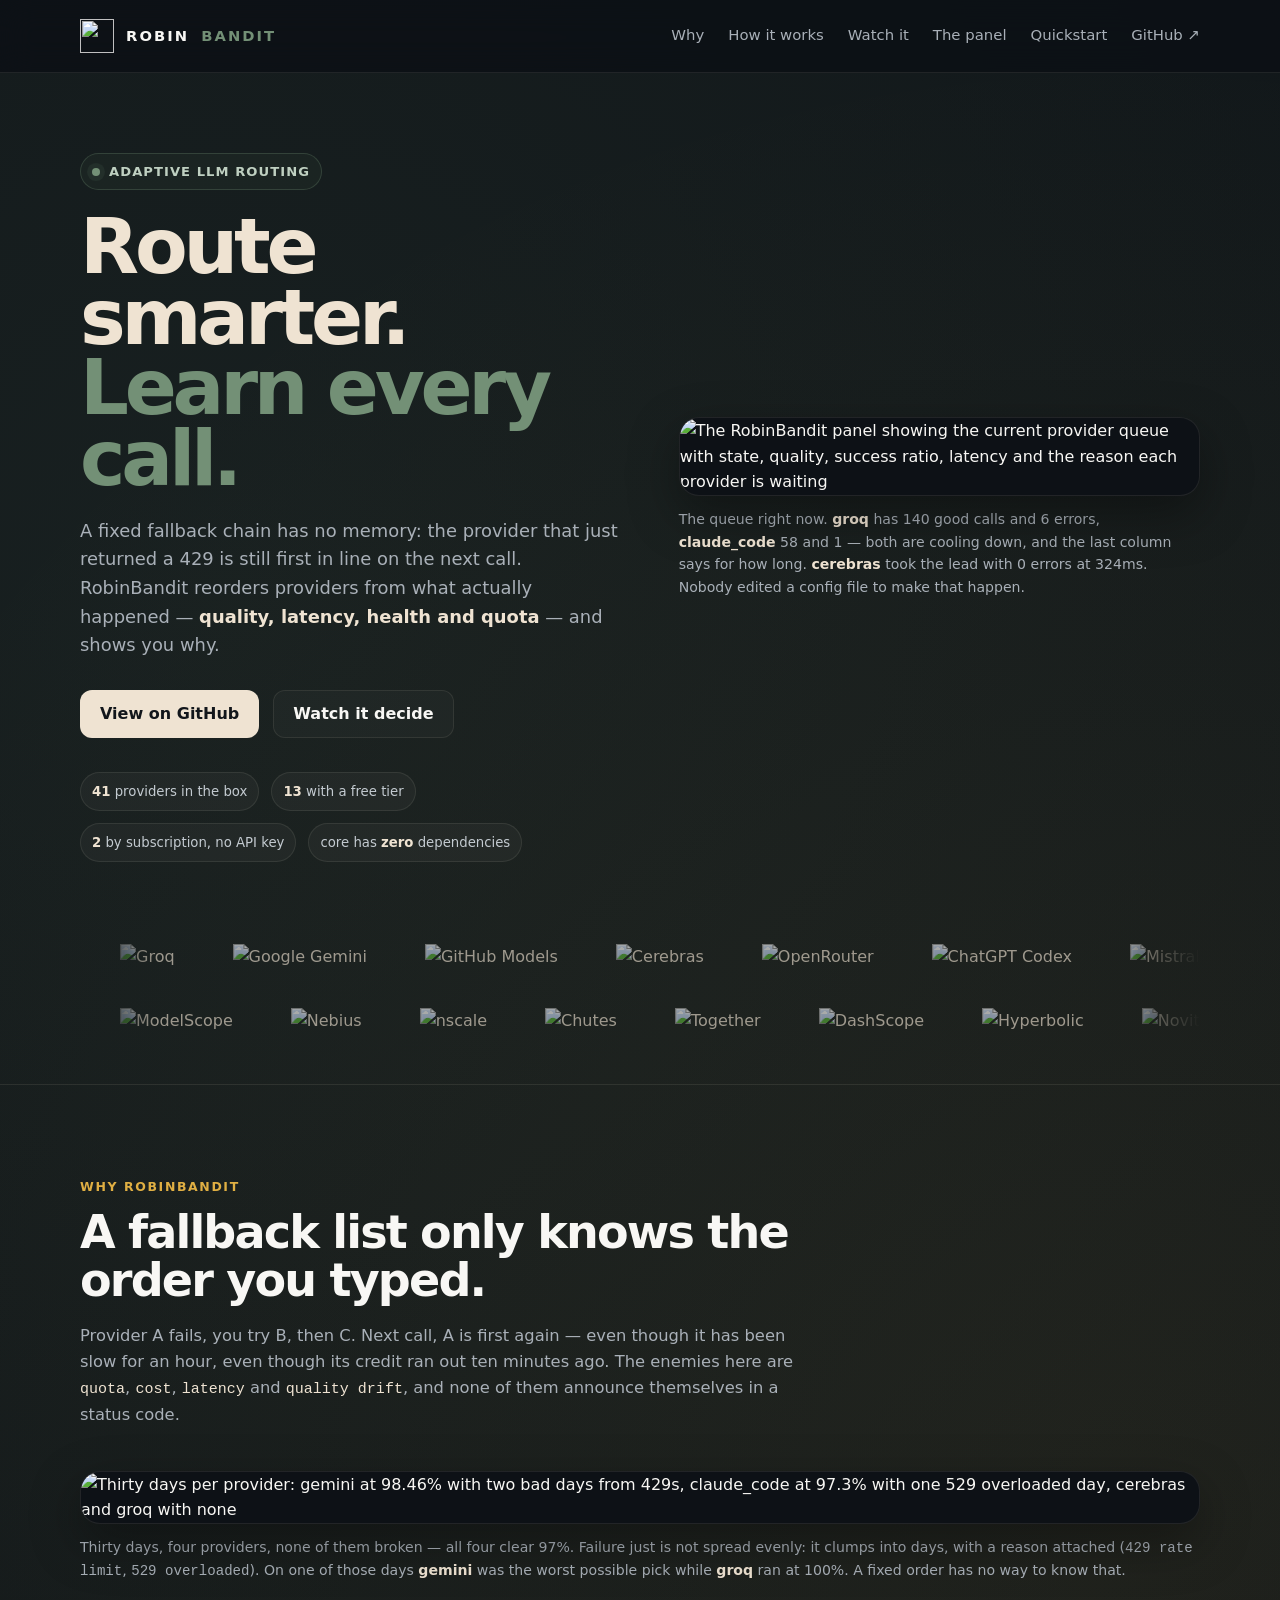
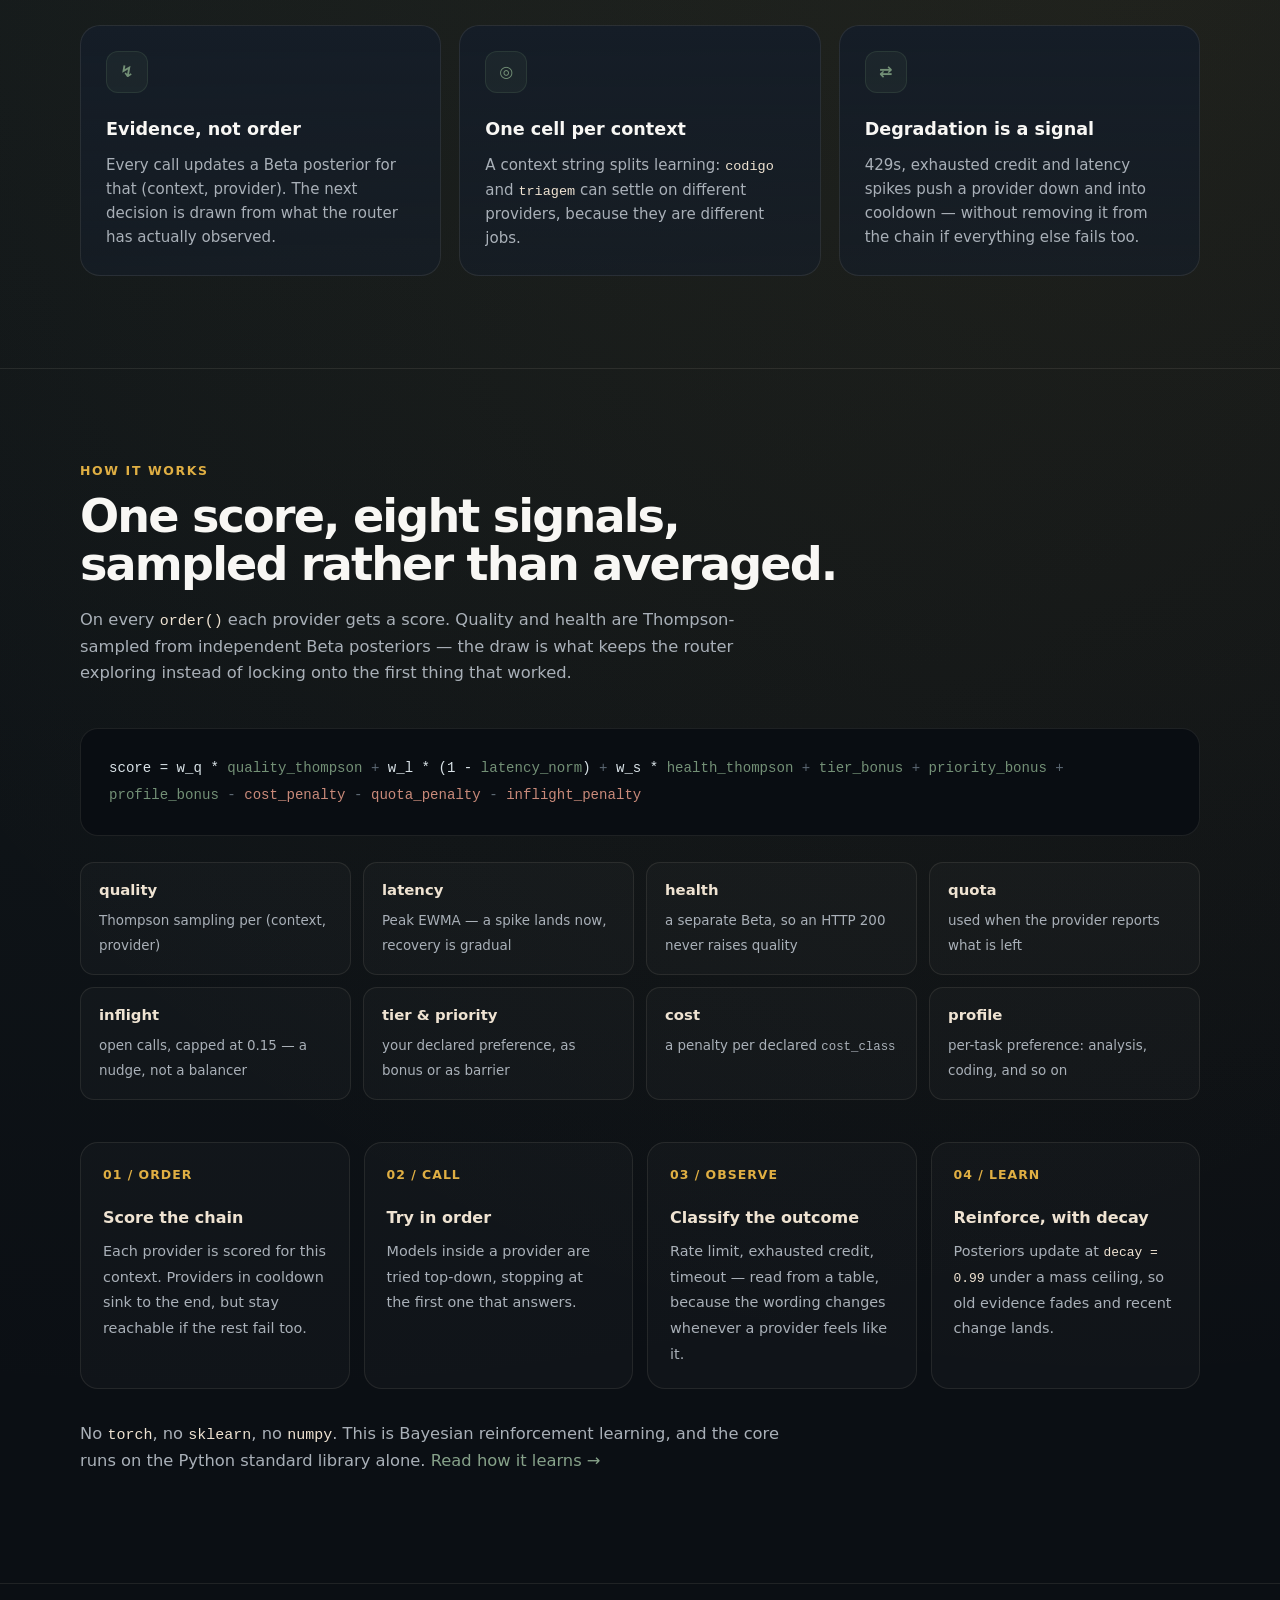
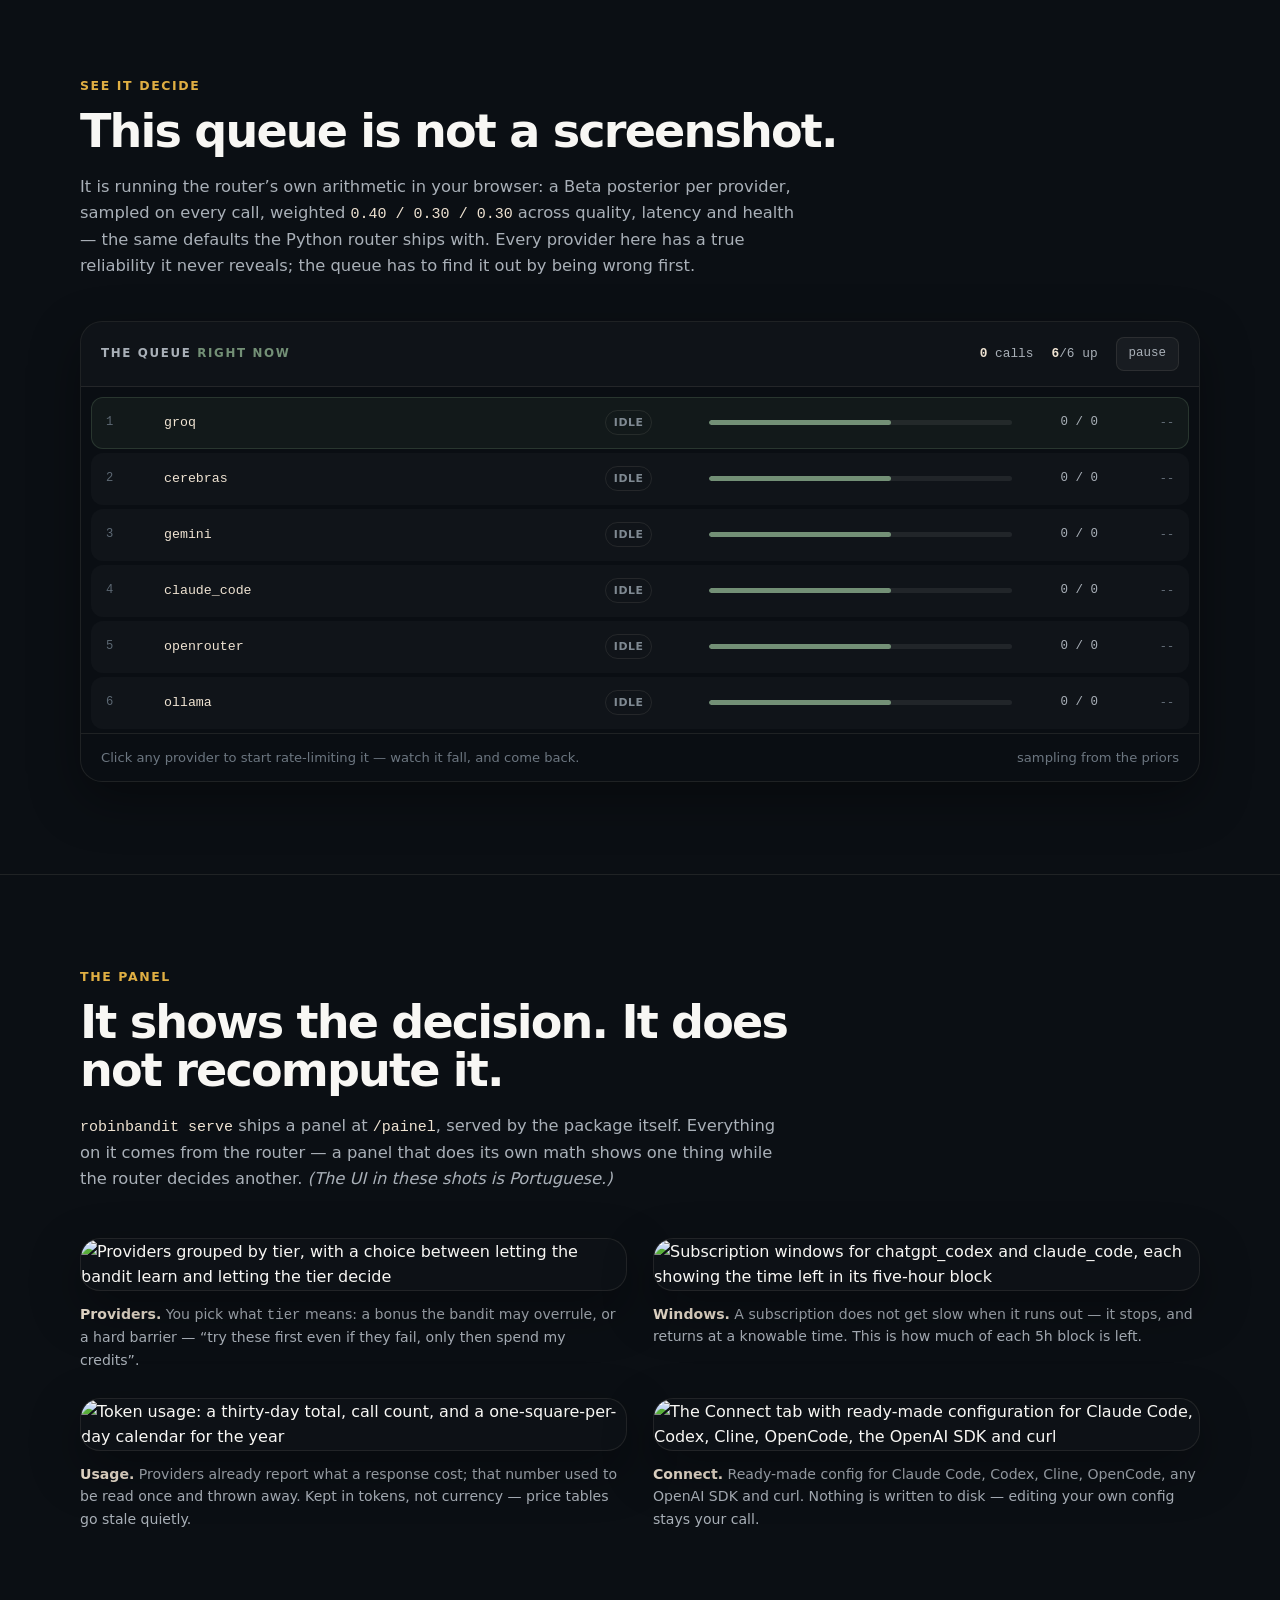
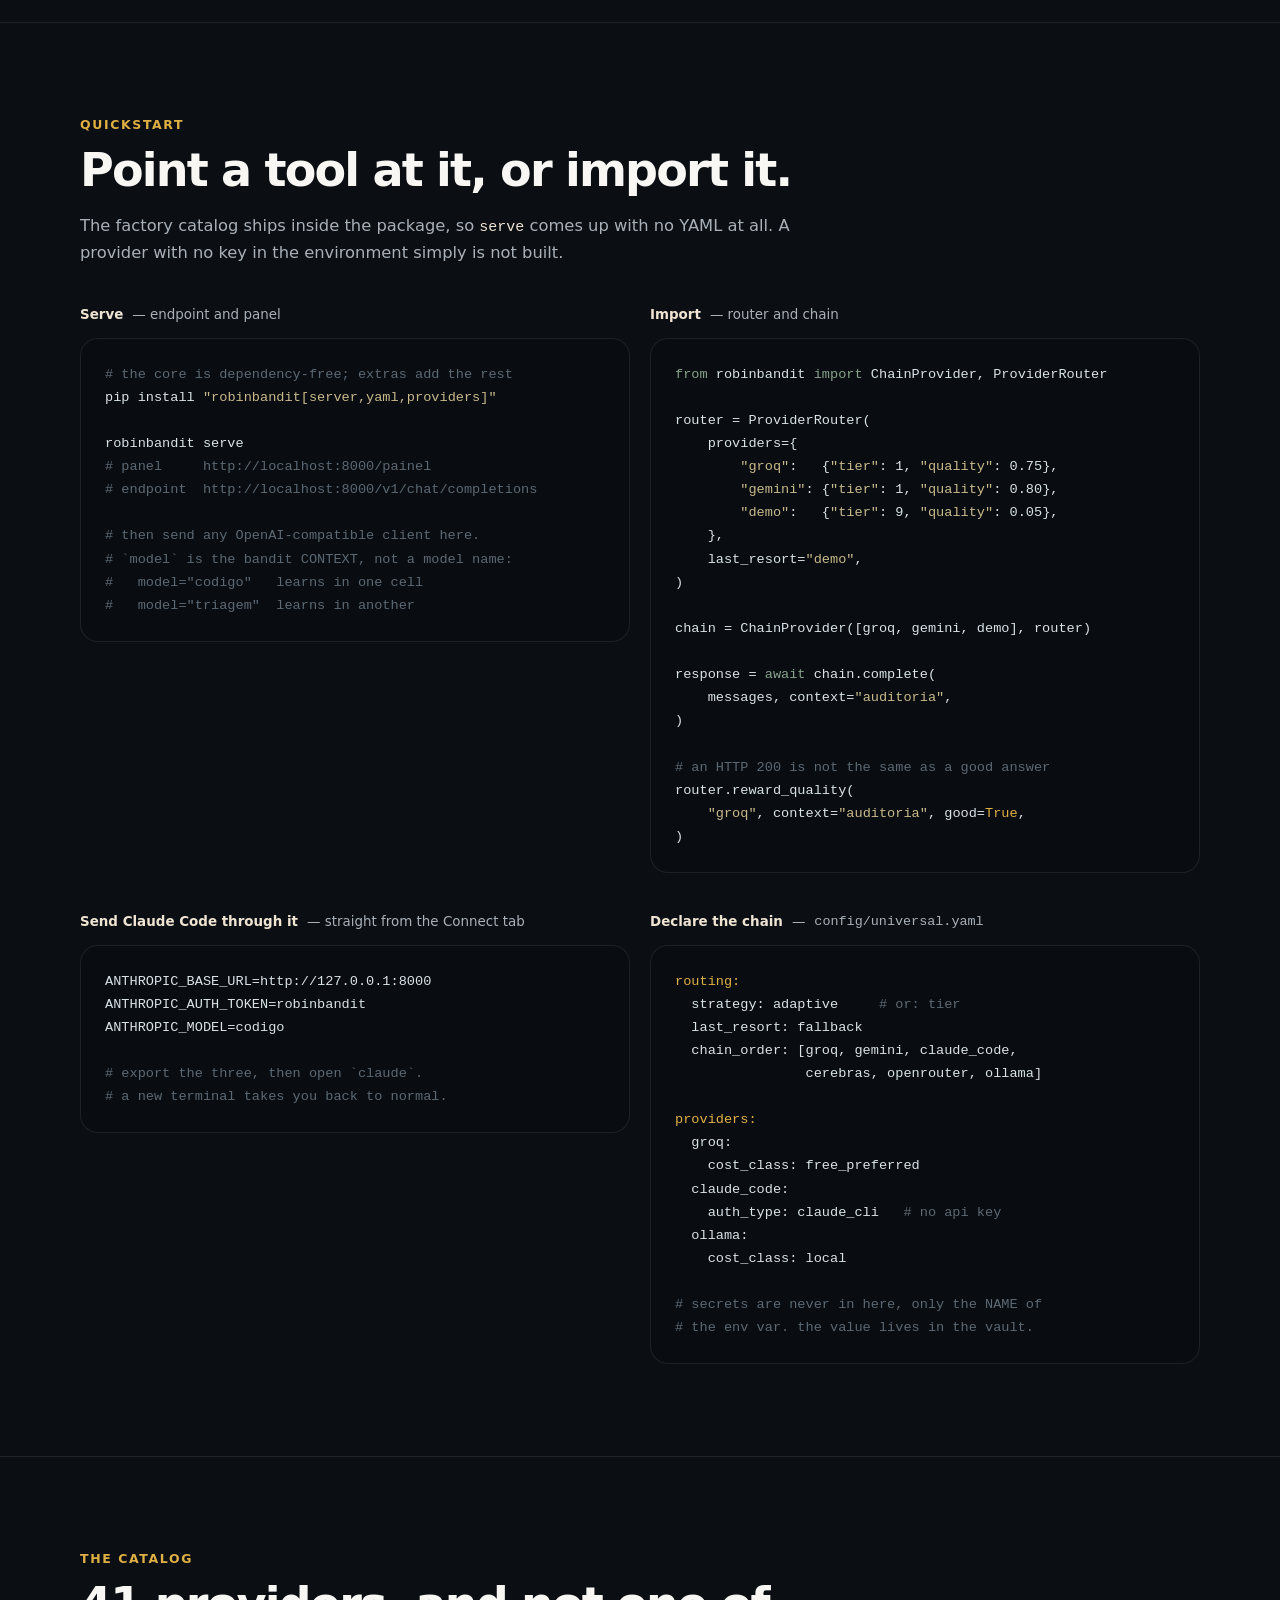
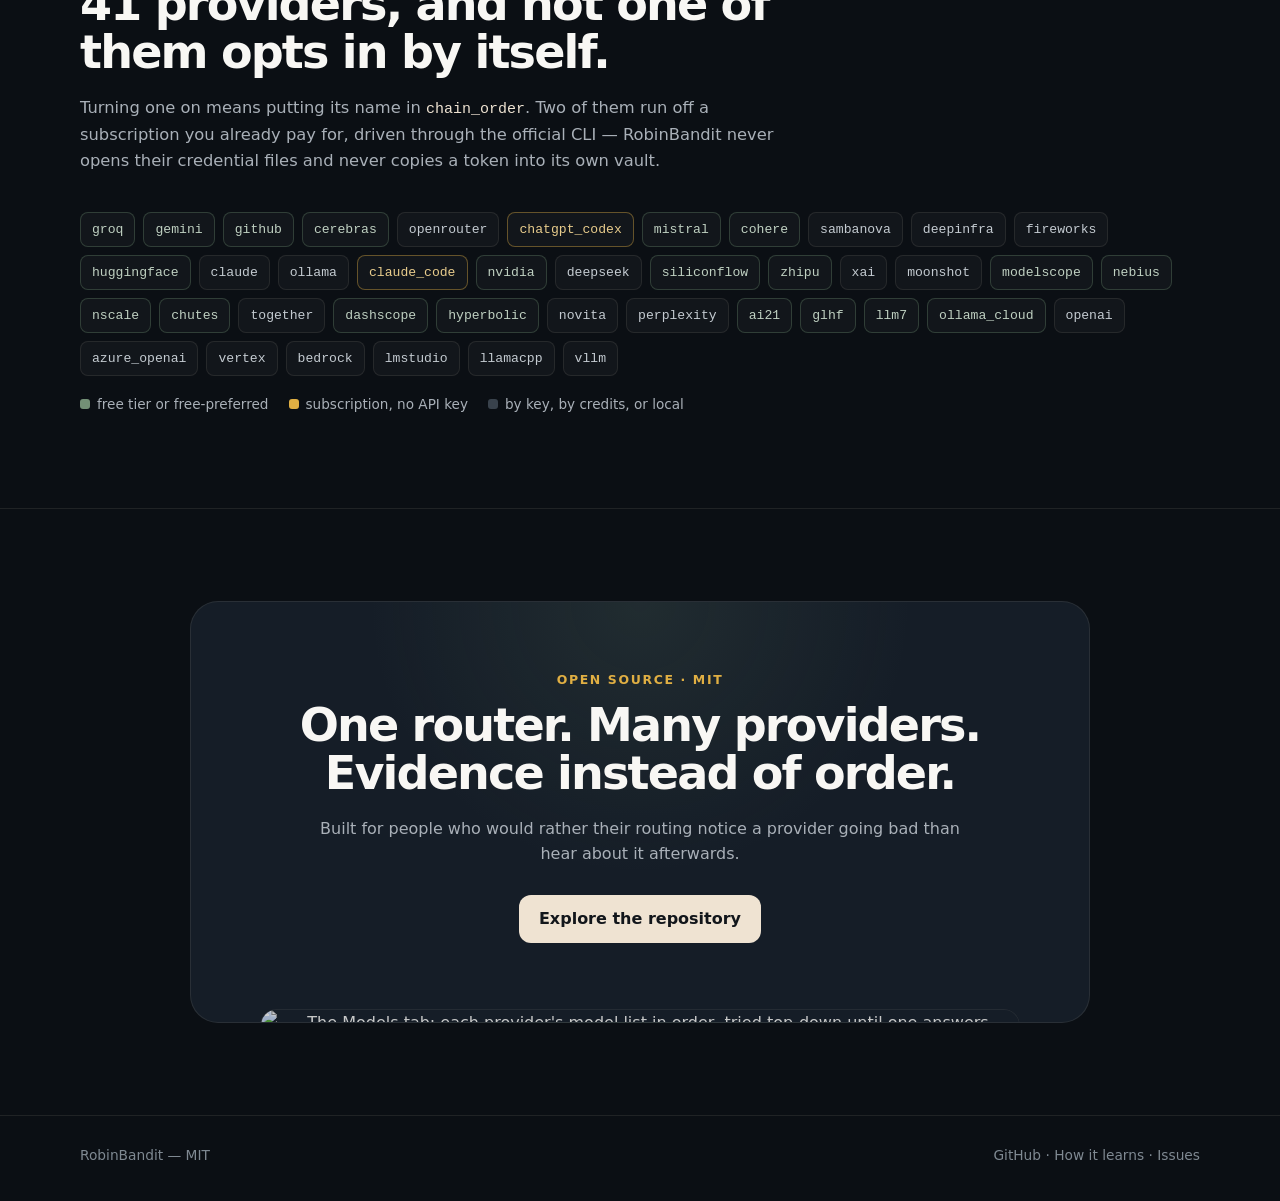
==== site/index.html @ 866cc9ad "RobinBandit: roteador adaptativo de provedores de LLM Ele fica entre o agente e os provedores, e esc" ====
<!DOCTYPE html>
<html lang="en">
<head>
  <meta charset="UTF-8" />
  <meta name="viewport" content="width=device-width, initial-scale=1.0" />
  <meta name="description" content="RobinBandit is an adaptive LLM router: 41 providers in the box, Thompson sampling over quality, latency, health and quota, and a panel that shows why the queue looks the way it does." />
  <meta name="theme-color" content="#0B0F14" />
  <title>RobinBandit — Adaptive LLM Routing</title>

  <meta property="og:title" content="RobinBandit — Adaptive LLM Routing" />
  <meta property="og:description" content="41 providers in the box. The router reorders them from what actually happened: quality, latency, health and quota." />
  <meta property="og:type" content="website" />
  <meta property="og:image" content="imagens/painel-agora.png" />

  <!--
    Images resolve to imagens/ and robinbandit_logo1.png at the site root.
    .github/workflows/pages.yml copies them there from docs/imagens/ and
    assets/ at publish time, so the PNGs are not duplicated in the repo.
    Opening this file straight out of site/ shows broken images; that is
    expected.
  -->
  <style>
    :root {
      --bg: #0B0F14;
      --surface: #151D27;
      --cream: #EFE3D2;
      --green-soft: #739076;
      --gold: #E0AF43;
      --white: #F8F7F4;
      --muted: #A9B0B8;
      --border: rgba(239, 227, 210, 0.09);
      --shadow: 0 18px 50px rgba(0,0,0,.35);
      --max: 1120px;
      --mono: "SFMono-Regular", Consolas, "Liberation Mono", monospace;
    }

    * { box-sizing: border-box; }
    html { scroll-behavior: smooth; }
    body {
      margin: 0;
      background:
        radial-gradient(circle at 18% 8%, rgba(94,122,97,.16), transparent 34%),
        radial-gradient(circle at 88% 20%, rgba(224,175,67,.08), transparent 24%),
        var(--bg);
      color: var(--white);
      font-family: Inter, ui-sans-serif, system-ui, -apple-system, BlinkMacSystemFont, "Segoe UI", sans-serif;
      line-height: 1.6;
    }

    a { color: inherit; text-decoration: none; }
    img { max-width: 100%; display: block; }

    .container { width: min(calc(100% - 40px), var(--max)); margin: 0 auto; }

    .nav {
      position: sticky; top: 0; z-index: 20;
      backdrop-filter: blur(16px);
      background: rgba(11, 15, 20, .76);
      border-bottom: 1px solid var(--border);
    }
    .nav-inner { min-height: 72px; display: flex; align-items: center; justify-content: space-between; gap: 20px; }
    .brand { display: flex; align-items: center; gap: 12px; font-weight: 800; letter-spacing: .14em; font-size: .92rem; }
    .brand-mark { width: 34px; height: 34px; object-fit: contain; }
    .brand .b { color: var(--green-soft); }
    .nav-links { display: flex; align-items: center; gap: 24px; color: var(--muted); font-size: .93rem; }
    .nav-links a:hover { color: var(--cream); }

    .hero {
      display: grid; grid-template-columns: 1.02fr .98fr;
      align-items: center; gap: 56px; padding: 80px 0 72px;
    }

    .eyebrow {
      display: inline-flex; align-items: center; gap: 9px;
      padding: 7px 11px; border-radius: 999px;
      border: 1px solid rgba(94,122,97,.35); background: rgba(94,122,97,.08);
      color: #BFD0C1; font-size: .82rem; font-weight: 700;
      letter-spacing: .08em; text-transform: uppercase;
    }
    .dot { width: 8px; height: 8px; border-radius: 50%; background: var(--green-soft); box-shadow: 0 0 0 5px rgba(94,122,97,.12); }

    h1 { margin: 22px 0; font-size: clamp(2.9rem, 6vw, 5.4rem); line-height: .92; letter-spacing: -.055em; }
    h1 .cream { color: var(--cream); }
    h1 .green { color: var(--green-soft); }

    .lead { color: var(--muted); font-size: clamp(1.02rem, 1.4vw, 1.18rem); max-width: 640px; margin-bottom: 30px; }
    .lead strong { color: var(--cream); font-weight: 650; }

    .actions { display: flex; flex-wrap: wrap; gap: 14px; margin-bottom: 34px; }
    .btn {
      min-height: 48px; padding: 0 19px; border-radius: 12px;
      display: inline-flex; align-items: center; justify-content: center;
      font-weight: 750; border: 1px solid transparent;
      transition: transform .2s ease, border-color .2s ease;
    }
    .btn:hover { transform: translateY(-2px); }
    .btn-primary { background: var(--cream); color: #12161B; }
    .btn-secondary { border-color: var(--border); background: rgba(255,255,255,.025); color: var(--white); }
    .btn-secondary:hover { border-color: rgba(239,227,210,.22); }

    .metrics { display: flex; flex-wrap: wrap; gap: 12px; }
    .chip {
      padding: 8px 11px; border-radius: 999px;
      background: rgba(255,255,255,.035); border: 1px solid var(--border);
      color: #C4CBD1; font-size: .83rem;
    }
    .chip b { color: var(--cream); font-weight: 750; }

    .shot {
      position: relative; border-radius: 20px; overflow: hidden;
      border: 1px solid var(--border); box-shadow: var(--shadow);
      background: #0d1116;
    }
    .shot img { width: 100%; }
    figure { margin: 0; }
    figcaption { margin-top: 12px; color: var(--muted); font-size: .88rem; }
    figcaption b { color: var(--cream); font-weight: 650; }

    /* Provider logo marquee. Two identical tracks scroll side by side; when the
       first has moved exactly its own width, the second is sitting where it
       started, so the loop has no seam. padding-right matches the gap, or the
       join would swallow one gap every lap. */
    .marquee-wrap { padding: 10px 0 46px; }
    .marquee {
      display: flex; overflow: hidden; user-select: none;
      -webkit-mask-image: linear-gradient(90deg, transparent, #000 7%, #000 93%, transparent);
      mask-image: linear-gradient(90deg, transparent, #000 7%, #000 93%, transparent);
    }
    .marquee .track {
      display: flex; align-items: center; gap: 58px; padding-right: 58px;
      margin: 0; list-style: none; flex-shrink: 0;
      animation: marquee 46s linear infinite;
    }
    .marquee + .marquee { margin-top: 34px; }
    /* A segunda linha corre ao contrário: duas esteiras no mesmo sentido
       parecem uma imagem só arrastando. */
    .marquee--reverse .track { animation-direction: reverse; animation-duration: 54s; }
    .marquee:hover .track { animation-play-state: paused; }
    .marquee li { display: grid; place-items: center; }
    .marquee img {
      height: 30px; width: auto; opacity: .62;
      /* github, groq, openai, openrouter and ollama ship as currentColor. */
      color: var(--cream);
      transition: opacity .25s ease;
    }
    .marquee li:hover img { opacity: 1; }
    @keyframes marquee { to { transform: translateX(-100%); } }

    @media (prefers-reduced-motion: reduce) {
      .marquee .track { animation: none; }
      .marquee { flex-wrap: wrap; justify-content: center; -webkit-mask-image: none; mask-image: none; }
      .marquee .track:last-child { display: none; }
      .marquee .track { flex-wrap: wrap; justify-content: center; row-gap: 28px; }
    }


    /* ---- live demo ---------------------------------------------------- */
    .demo {
      margin-top: 42px; border-radius: 22px; overflow: hidden;
      border: 1px solid var(--border); background: #0A0E13;
      box-shadow: var(--shadow);
    }
    .demo-bar {
      display: flex; align-items: center; justify-content: space-between;
      gap: 16px; flex-wrap: wrap;
      padding: 15px 20px; border-bottom: 1px solid var(--border);
      background: rgba(255,255,255,.02);
    }
    .demo-title {
      font-size: .74rem; font-weight: 800; letter-spacing: .14em;
      text-transform: uppercase; color: var(--muted);
    }
    .demo-title b { color: var(--green-soft); }
    .demo-stats { display: flex; gap: 18px; align-items: center; font-family: var(--mono); font-size: .8rem; color: var(--muted); }
    .demo-stats b { color: var(--cream); font-weight: 650; }
    .demo-btn {
      font: inherit; font-size: .78rem; cursor: pointer;
      padding: 6px 12px; border-radius: 8px; color: var(--muted);
      background: rgba(255,255,255,.04); border: 1px solid var(--border);
      transition: color .2s, border-color .2s;
    }
    .demo-btn:hover { color: var(--cream); border-color: rgba(239,227,210,.28); }

    .queue { position: relative; margin: 0; padding: 10px; list-style: none; transition: height .4s ease; }
    .row {
      position: absolute; left: 10px; right: 10px; height: 52px;
      display: grid; align-items: center; gap: 12px;
      grid-template-columns: 20px 1.5fr 92px 1fr 74px 64px;
      padding: 0 14px; border-radius: 12px;
      background: rgba(255,255,255,.022); border: 1px solid transparent;
      font-size: .87rem;
      transition: transform .55s cubic-bezier(.22,.8,.25,1), background .3s, border-color .3s, opacity .3s;
      cursor: pointer;
    }
    .row:hover { background: rgba(255,255,255,.05); border-color: var(--border); }
    .row.first { background: rgba(94,122,97,.11); border-color: rgba(94,122,97,.3); }
    .row.cooling { opacity: .5; }
    .row.hit { animation: hit .5s ease; }
    @keyframes hit { 0% { background: rgba(224,175,67,.22); } 100% {} }

    .rank { font-family: var(--mono); font-size: .76rem; color: #5C6873; }
    .who { display: flex; align-items: center; gap: 9px; min-width: 0; }
    .who img { height: 17px; width: 17px; object-fit: contain; color: var(--cream); opacity: .85; flex-shrink: 0; }
    .who span { font-family: var(--mono); font-size: .83rem; color: var(--cream); overflow: hidden; text-overflow: ellipsis; }
    .tag {
      justify-self: start; font-size: .68rem; font-weight: 700; letter-spacing: .05em;
      text-transform: uppercase; padding: 3px 8px; border-radius: 999px;
      border: 1px solid; white-space: nowrap;
    }
    .tag.ok   { color: #9DBBA0; border-color: rgba(94,122,97,.45); background: rgba(94,122,97,.12); }
    .tag.warn { color: #E0AF43; border-color: rgba(224,175,67,.4);  background: rgba(224,175,67,.1); }
    .tag.bad  { color: #D98A76; border-color: rgba(217,119,87,.4);  background: rgba(217,119,87,.1); }
    .tag.idle { color: #7F8992; border-color: var(--border); }

    .bar { height: 5px; border-radius: 99px; background: rgba(255,255,255,.07); overflow: hidden; }
    .bar i { display: block; height: 100%; border-radius: 99px; background: var(--green-soft); transition: width .5s ease, background .3s; }
    .row.cooling .bar i { background: #8A6F55; }
    .num { font-family: var(--mono); font-size: .78rem; color: var(--muted); text-align: right; }
    .num.err { color: #D98A76; }
    .why { font-family: var(--mono); font-size: .74rem; color: #6C7680; text-align: right; white-space: nowrap; }

    .demo-foot {
      padding: 13px 20px; border-top: 1px solid var(--border);
      color: #6C7680; font-size: .82rem; display: flex; justify-content: space-between; gap: 14px; flex-wrap: wrap;
    }
    .demo-foot b { color: var(--cream); font-weight: 600; }

    @media (max-width: 720px) {
      .row { grid-template-columns: 16px 1fr 78px 58px; padding: 0 11px; font-size: .8rem; }
      .row .bar, .row .why { display: none; }
    }
    @media (prefers-reduced-motion: reduce) {
      .row { transition: none; }
      .row.hit { animation: none; }
    }

    .section { padding: 92px 0; border-top: 1px solid var(--border); }
    .section-label { color: var(--gold); font-weight: 800; text-transform: uppercase; letter-spacing: .13em; font-size: .78rem; margin-bottom: 12px; }
    h2 { font-size: clamp(1.9rem, 3.6vw, 3.1rem); line-height: 1.04; letter-spacing: -.04em; margin: 0 0 18px; max-width: 780px; }
    .section-copy { color: var(--muted); max-width: 720px; font-size: 1.02rem; }
    .section-copy code { font-family: var(--mono); font-size: .92em; color: var(--cream); }

    .grid-3 { margin-top: 42px; display: grid; grid-template-columns: repeat(3, 1fr); gap: 18px; }
    .card {
      padding: 25px; border-radius: 20px;
      background: linear-gradient(180deg, var(--surface), rgba(21,29,39,.72));
      border: 1px solid var(--border);
    }
    .icon {
      width: 42px; height: 42px; border-radius: 12px;
      display: grid; place-items: center;
      background: rgba(94,122,97,.11); border: 1px solid rgba(94,122,97,.22);
      color: var(--green-soft); font-weight: 900; margin-bottom: 22px;
    }
    .card h3 { margin: 0 0 10px; font-size: 1.1rem; }
    .card p { margin: 0; color: var(--muted); font-size: .94rem; }
    .card code, .flow-step code { font-family: var(--mono); font-size: .9em; color: var(--cream); }

    .formula {
      margin-top: 42px; padding: 26px 28px; border-radius: 18px;
      border: 1px solid var(--border); background: #090D12;
      font-family: var(--mono); font-size: .88rem; line-height: 1.9;
      overflow-x: auto; color: #D9E2E7;
    }
    .formula .plus { color: #5C6873; }
    .formula .up { color: var(--green-soft); }
    .formula .down { color: #C98A7A; }

    .signals { margin-top: 26px; display: grid; grid-template-columns: repeat(4, 1fr); gap: 12px; }
    .signal { padding: 16px 18px; border-radius: 14px; background: rgba(255,255,255,.025); border: 1px solid var(--border); }
    .signal b { display: block; color: var(--cream); font-size: .93rem; margin-bottom: 4px; }
    .signal span { color: var(--muted); font-size: .84rem; }
    .signal code { font-family: var(--mono); font-size: .92em; }

    .flow { margin-top: 42px; display: grid; grid-template-columns: repeat(4, 1fr); gap: 14px; }
    .flow-step { padding: 22px; border-radius: 18px; background: rgba(255,255,255,.025); border: 1px solid var(--border); }
    .flow-step strong { display: block; color: var(--cream); margin-bottom: 8px; }
    .flow-step span { color: var(--muted); font-size: .9rem; }
    .flow-step .n { color: var(--gold); font-size: .78rem; margin-bottom: 20px; font-weight: 900; letter-spacing: .08em; }

    .shots { margin-top: 46px; display: grid; grid-template-columns: 1fr 1fr; gap: 26px; }

    .code-wrap { margin-top: 38px; display: grid; grid-template-columns: 1fr 1fr; gap: 20px; align-items: start; }
    pre {
      margin: 0; padding: 24px; overflow: auto; border-radius: 18px;
      border: 1px solid var(--border); background: #090D12; color: #D9E2E7;
      font-family: var(--mono); font-size: .85rem; line-height: 1.7;
    }
    .code-head {
      display: flex; align-items: center; gap: 9px;
      margin-bottom: 12px; color: var(--muted); font-size: .84rem;
    }
    .code-head b { color: var(--cream); font-weight: 650; }
    .code-head code { font-family: var(--mono); }
    .accent { color: var(--gold); }
    .accent-green { color: #87A28A; }
    .cmt { color: #5C6873; }
    .str { color: #C9B98A; }

    .providers { margin-top: 38px; display: flex; flex-wrap: wrap; gap: 8px; }
    .p-tag {
      padding: 6px 11px; border-radius: 8px; font-family: var(--mono);
      font-size: .82rem; color: #C4CBD1;
      background: rgba(255,255,255,.03); border: 1px solid var(--border);
    }
    .p-tag.free { border-color: rgba(94,122,97,.4); color: #BFD0C1; }
    .p-tag.sub { border-color: rgba(224,175,67,.4); color: #E8CC8C; }
    .legend { margin-top: 18px; display: flex; flex-wrap: wrap; gap: 20px; color: var(--muted); font-size: .85rem; }
    .legend i { display: inline-block; width: 10px; height: 10px; border-radius: 3px; margin-right: 7px; }

    .cta {
      margin: 0 auto; max-width: 900px; text-align: center;
      padding: 68px 28px 0; border-radius: 28px; border: 1px solid var(--border);
      background: radial-gradient(circle at 50% 0%, rgba(94,122,97,.16), transparent 44%), var(--surface);
      overflow: hidden;
    }
    .cta h2 { margin-left: auto; margin-right: auto; }
    .cta p { color: var(--muted); max-width: 640px; margin: 0 auto 28px; }

    /* The panel rises out of the card's bottom edge: cropped, faded into the
       background, and it lifts the rest of the way on hover. */
    .cta-shot {
      display: block; margin: 52px auto 0; max-width: 760px;
      border-radius: 16px 16px 0 0; border: 1px solid var(--border);
      border-bottom: none; overflow: hidden;
      opacity: .78; transform: translateY(14px);
      box-shadow: 0 -12px 50px rgba(0,0,0,.45);
      -webkit-mask-image: linear-gradient(#000 58%, transparent);
      mask-image: linear-gradient(#000 58%, transparent);
      transition: opacity .45s ease, transform .45s ease, box-shadow .45s ease;
    }
    .cta-shot:hover, .cta-shot:focus-visible {
      opacity: 1; transform: translateY(0);
      box-shadow: 0 -14px 60px rgba(94,122,97,.22), 0 -12px 50px rgba(0,0,0,.5);
      outline: none;
    }
    .cta-shot img { width: 100%; display: block; }

    @media (prefers-reduced-motion: reduce) {
      .cta-shot { transition: none; }
    }

    footer { border-top: 1px solid var(--border); padding: 28px 0 38px; color: #7F8992; font-size: .86rem; }
    .footer-inner { display: flex; justify-content: space-between; gap: 20px; flex-wrap: wrap; }

    @media (max-width: 980px) {
      .hero { grid-template-columns: 1fr; }
      .grid-3, .flow, .code-wrap, .shots { grid-template-columns: 1fr; }
      .signals { grid-template-columns: 1fr 1fr; }
      .nav-links a:not(.github) { display: none; }
    }
    @media (max-width: 560px) {
      .container { width: min(calc(100% - 26px), var(--max)); }
      .hero { padding-top: 52px; gap: 34px; }
      .section { padding: 68px 0; }
      .signals { grid-template-columns: 1fr; }
    }
  </style>
</head>
<body>
  <nav class="nav">
    <div class="container nav-inner">
      <a href="#top" class="brand">
        <img class="brand-mark" src="robinbandit_logo1.png" alt="" />
        ROBIN<span class="b">BANDIT</span>
      </a>
      <div class="nav-links">
        <a href="#why">Why</a>
        <a href="#how">How it works</a>
        <a href="#watch">Watch it</a>
        <a href="#panel">The panel</a>
        <a href="#quickstart">Quickstart</a>
        <a class="github" href="https://github.com/Ryanleoncoder/RobinBandit">GitHub &#8599;</a>
      </div>
    </div>
  </nav>

  <main id="top">
    <section class="container hero">
      <div>
        <div class="eyebrow"><span class="dot"></span> Adaptive LLM routing</div>
        <h1><span class="cream">Route smarter.</span><br><span class="green">Learn every call.</span></h1>
        <p class="lead">
          A fixed fallback chain has no memory: the provider that just returned a
          429 is still first in line on the next call. RobinBandit reorders
          providers from what actually happened &mdash; <strong>quality, latency,
          health and quota</strong> &mdash; and shows you why.
        </p>
        <div class="actions">
          <a class="btn btn-primary" href="https://github.com/Ryanleoncoder/RobinBandit">View on GitHub</a>
          <a class="btn btn-secondary" href="#watch">Watch it decide</a>
        </div>
        <div class="metrics">
          <span class="chip"><b>41</b> providers in the box</span>
          <span class="chip"><b>13</b> with a free tier</span>
          <span class="chip"><b>2</b> by subscription, no API key</span>
          <span class="chip">core has <b>zero</b> dependencies</span>
        </div>
      </div>

      <figure>
        <div class="shot"><img src="imagens/painel-agora.png" alt="The RobinBandit panel showing the current provider queue with state, quality, success ratio, latency and the reason each provider is waiting" /></div>
        <figcaption>
          The queue right now. <b>groq</b> has 140 good calls and 6 errors,
          <b>claude_code</b> 58 and 1 &mdash; both are cooling down, and the last
          column says for how long. <b>cerebras</b> took the lead with 0 errors at
          324ms. Nobody edited a config file to make that happen.
        </figcaption>
      </figure>
    </section>

    <section class="container marquee-wrap" aria-label="The 41 providers in the catalog">
      <div class="marquee">
        <ul class="track">
          <li><img src="logos/groq.svg" alt="Groq" loading="lazy" /></li>
          <li><img src="logos/gemini.svg" alt="Google Gemini" loading="lazy" /></li>
          <li><img src="logos/github.svg" alt="GitHub Models" loading="lazy" /></li>
          <li><img src="logos/cerebras.svg" alt="Cerebras" loading="lazy" /></li>
          <li><img src="logos/openrouter.svg" alt="OpenRouter" loading="lazy" /></li>
          <li><img src="logos/chatgpt_codex.svg" alt="ChatGPT Codex" loading="lazy" /></li>
          <li><img src="logos/mistral.svg" alt="Mistral" loading="lazy" /></li>
          <li><img src="logos/cohere.svg" alt="Cohere" loading="lazy" /></li>
          <li><img src="logos/sambanova.svg" alt="SambaNova" loading="lazy" /></li>
          <li><img src="logos/deepinfra.svg" alt="DeepInfra" loading="lazy" /></li>
          <li><img src="logos/fireworks.svg" alt="Fireworks" loading="lazy" /></li>
          <li><img src="logos/huggingface.svg" alt="Hugging Face" loading="lazy" /></li>
          <li><img src="logos/claude.svg" alt="Anthropic Claude" loading="lazy" /></li>
          <li><img src="logos/ollama.svg" alt="Ollama" loading="lazy" /></li>
          <li><img src="logos/claude_code.svg" alt="Claude Code" loading="lazy" /></li>
          <li><img src="logos/nvidia.svg" alt="NVIDIA" loading="lazy" /></li>
          <li><img src="logos/deepseek.svg" alt="DeepSeek" loading="lazy" /></li>
          <li><img src="logos/siliconflow.svg" alt="SiliconFlow" loading="lazy" /></li>
          <li><img src="logos/zhipu.svg" alt="Zhipu" loading="lazy" /></li>
          <li><img src="logos/xai.svg" alt="xAI" loading="lazy" /></li>
          <li><img src="logos/moonshot.svg" alt="Moonshot" loading="lazy" /></li>
        </ul>
        <ul class="track" aria-hidden="true">
          <li><img src="logos/groq.svg" alt="" loading="lazy" /></li>
          <li><img src="logos/gemini.svg" alt="" loading="lazy" /></li>
          <li><img src="logos/github.svg" alt="" loading="lazy" /></li>
          <li><img src="logos/cerebras.svg" alt="" loading="lazy" /></li>
          <li><img src="logos/openrouter.svg" alt="" loading="lazy" /></li>
          <li><img src="logos/chatgpt_codex.svg" alt="" loading="lazy" /></li>
          <li><img src="logos/mistral.svg" alt="" loading="lazy" /></li>
          <li><img src="logos/cohere.svg" alt="" loading="lazy" /></li>
          <li><img src="logos/sambanova.svg" alt="" loading="lazy" /></li>
          <li><img src="logos/deepinfra.svg" alt="" loading="lazy" /></li>
          <li><img src="logos/fireworks.svg" alt="" loading="lazy" /></li>
          <li><img src="logos/huggingface.svg" alt="" loading="lazy" /></li>
          <li><img src="logos/claude.svg" alt="" loading="lazy" /></li>
          <li><img src="logos/ollama.svg" alt="" loading="lazy" /></li>
          <li><img src="logos/claude_code.svg" alt="" loading="lazy" /></li>
          <li><img src="logos/nvidia.svg" alt="" loading="lazy" /></li>
          <li><img src="logos/deepseek.svg" alt="" loading="lazy" /></li>
          <li><img src="logos/siliconflow.svg" alt="" loading="lazy" /></li>
          <li><img src="logos/zhipu.svg" alt="" loading="lazy" /></li>
          <li><img src="logos/xai.svg" alt="" loading="lazy" /></li>
          <li><img src="logos/moonshot.svg" alt="" loading="lazy" /></li>
        </ul>
      </div>
      <div class="marquee marquee--reverse">
        <ul class="track">
          <li><img src="logos/modelscope.svg" alt="ModelScope" loading="lazy" /></li>
          <li><img src="logos/nebius.svg" alt="Nebius" loading="lazy" /></li>
          <li><img src="logos/nscale.svg" alt="nscale" loading="lazy" /></li>
          <li><img src="logos/chutes.svg" alt="Chutes" loading="lazy" /></li>
          <li><img src="logos/together.svg" alt="Together" loading="lazy" /></li>
          <li><img src="logos/dashscope.svg" alt="DashScope" loading="lazy" /></li>
          <li><img src="logos/hyperbolic.svg" alt="Hyperbolic" loading="lazy" /></li>
          <li><img src="logos/novita.svg" alt="Novita" loading="lazy" /></li>
          <li><img src="logos/perplexity.svg" alt="Perplexity" loading="lazy" /></li>
          <li><img src="logos/ai21.svg" alt="AI21" loading="lazy" /></li>
          <li><img src="logos/glhf.svg" alt="glhf" loading="lazy" /></li>
          <li><img src="logos/llm7.svg" alt="LLM7" loading="lazy" /></li>
          <li><img src="logos/ollama_cloud.svg" alt="Ollama Cloud" loading="lazy" /></li>
          <li><img src="logos/openai.svg" alt="OpenAI" loading="lazy" /></li>
          <li><img src="logos/azure_openai.svg" alt="Azure OpenAI" loading="lazy" /></li>
          <li><img src="logos/vertex.svg" alt="Google Vertex" loading="lazy" /></li>
          <li><img src="logos/bedrock.svg" alt="AWS Bedrock" loading="lazy" /></li>
          <li><img src="logos/lmstudio.svg" alt="LM Studio" loading="lazy" /></li>
          <li><img src="logos/llamacpp.svg" alt="llama.cpp" loading="lazy" /></li>
          <li><img src="logos/vllm.svg" alt="vLLM" loading="lazy" /></li>
        </ul>
        <ul class="track" aria-hidden="true">
          <li><img src="logos/modelscope.svg" alt="" loading="lazy" /></li>
          <li><img src="logos/nebius.svg" alt="" loading="lazy" /></li>
          <li><img src="logos/nscale.svg" alt="" loading="lazy" /></li>
          <li><img src="logos/chutes.svg" alt="" loading="lazy" /></li>
          <li><img src="logos/together.svg" alt="" loading="lazy" /></li>
          <li><img src="logos/dashscope.svg" alt="" loading="lazy" /></li>
          <li><img src="logos/hyperbolic.svg" alt="" loading="lazy" /></li>
          <li><img src="logos/novita.svg" alt="" loading="lazy" /></li>
          <li><img src="logos/perplexity.svg" alt="" loading="lazy" /></li>
          <li><img src="logos/ai21.svg" alt="" loading="lazy" /></li>
          <li><img src="logos/glhf.svg" alt="" loading="lazy" /></li>
          <li><img src="logos/llm7.svg" alt="" loading="lazy" /></li>
          <li><img src="logos/ollama_cloud.svg" alt="" loading="lazy" /></li>
          <li><img src="logos/openai.svg" alt="" loading="lazy" /></li>
          <li><img src="logos/azure_openai.svg" alt="" loading="lazy" /></li>
          <li><img src="logos/vertex.svg" alt="" loading="lazy" /></li>
          <li><img src="logos/bedrock.svg" alt="" loading="lazy" /></li>
          <li><img src="logos/lmstudio.svg" alt="" loading="lazy" /></li>
          <li><img src="logos/llamacpp.svg" alt="" loading="lazy" /></li>
          <li><img src="logos/vllm.svg" alt="" loading="lazy" /></li>
        </ul>
      </div>
    </section>

    <section class="section" id="why">
      <div class="container">
        <div class="section-label">Why RobinBandit</div>
        <h2>A fallback list only knows the order you typed.</h2>
        <p class="section-copy">
          Provider A fails, you try B, then C. Next call, A is first again &mdash;
          even though it has been slow for an hour, even though its credit ran out
          ten minutes ago. The enemies here are <code>quota</code>,
          <code>cost</code>, <code>latency</code> and <code>quality drift</code>,
          and none of them announce themselves in a status code.
        </p>

        <figure style="margin-top:42px">
          <div class="shot"><img src="imagens/dia-ruim.png" alt="Thirty days per provider: gemini at 98.46% with two bad days from 429s, claude_code at 97.3% with one 529 overloaded day, cerebras and groq with none" /></div>
          <figcaption>
            Thirty days, four providers, none of them broken &mdash; all four clear
            97%. Failure just is not spread evenly: it clumps into days, with a
            reason attached (<code>429 rate limit</code>, <code>529 overloaded</code>).
            On one of those days <b>gemini</b> was the worst possible pick while
            <b>groq</b> ran at 100%. A fixed order has no way to know that.
          </figcaption>
        </figure>

        <div class="grid-3">
          <article class="card">
            <div class="icon">&#8623;</div>
            <h3>Evidence, not order</h3>
            <p>Every call updates a Beta posterior for that (context, provider). The next decision is drawn from what the router has actually observed.</p>
          </article>
          <article class="card">
            <div class="icon">&#9678;</div>
            <h3>One cell per context</h3>
            <p>A context string splits learning: <code>codigo</code> and <code>triagem</code> can settle on different providers, because they are different jobs.</p>
          </article>
          <article class="card">
            <div class="icon">&#8644;</div>
            <h3>Degradation is a signal</h3>
            <p>429s, exhausted credit and latency spikes push a provider down and into cooldown &mdash; without removing it from the chain if everything else fails too.</p>
          </article>
        </div>
      </div>
    </section>

    <section class="section" id="how">
      <div class="container">
        <div class="section-label">How it works</div>
        <h2>One score, eight signals, sampled rather than averaged.</h2>
        <p class="section-copy">
          On every <code>order()</code> each provider gets a score. Quality and
          health are Thompson-sampled from independent Beta posteriors &mdash; the
          draw is what keeps the router exploring instead of locking onto the first
          thing that worked.
        </p>

        <div class="formula">score = w_q * <span class="up">quality_thompson</span>
      <span class="plus">+</span> w_l * (1 - <span class="up">latency_norm</span>)
      <span class="plus">+</span> w_s * <span class="up">health_thompson</span>
      <span class="plus">+</span> <span class="up">tier_bonus</span> <span class="plus">+</span> <span class="up">priority_bonus</span> <span class="plus">+</span> <span class="up">profile_bonus</span>
      <span class="plus">-</span> <span class="down">cost_penalty</span> <span class="plus">-</span> <span class="down">quota_penalty</span> <span class="plus">-</span> <span class="down">inflight_penalty</span></div>

        <div class="signals">
          <div class="signal"><b>quality</b><span>Thompson sampling per (context, provider)</span></div>
          <div class="signal"><b>latency</b><span>Peak EWMA &mdash; a spike lands now, recovery is gradual</span></div>
          <div class="signal"><b>health</b><span>a separate Beta, so an HTTP 200 never raises quality</span></div>
          <div class="signal"><b>quota</b><span>used when the provider reports what is left</span></div>
          <div class="signal"><b>inflight</b><span>open calls, capped at 0.15 &mdash; a nudge, not a balancer</span></div>
          <div class="signal"><b>tier &amp; priority</b><span>your declared preference, as bonus or as barrier</span></div>
          <div class="signal"><b>cost</b><span>a penalty per declared <code>cost_class</code></span></div>
          <div class="signal"><b>profile</b><span>per-task preference: analysis, coding, and so on</span></div>
        </div>

        <div class="flow">
          <div class="flow-step">
            <div class="n">01 / ORDER</div>
            <strong>Score the chain</strong>
            <span>Each provider is scored for this context. Providers in cooldown sink to the end, but stay reachable if the rest fail too.</span>
          </div>
          <div class="flow-step">
            <div class="n">02 / CALL</div>
            <strong>Try in order</strong>
            <span>Models inside a provider are tried top-down, stopping at the first one that answers.</span>
          </div>
          <div class="flow-step">
            <div class="n">03 / OBSERVE</div>
            <strong>Classify the outcome</strong>
            <span>Rate limit, exhausted credit, timeout &mdash; read from a table, because the wording changes whenever a provider feels like it.</span>
          </div>
          <div class="flow-step">
            <div class="n">04 / LEARN</div>
            <strong>Reinforce, with decay</strong>
            <span>Posteriors update at <code>decay = 0.99</code> under a mass ceiling, so old evidence fades and recent change lands.</span>
          </div>
        </div>

        <p class="section-copy" style="margin-top:32px">
          No <code>torch</code>, no <code>sklearn</code>, no <code>numpy</code>.
          This is Bayesian reinforcement learning, and the core runs on the Python
          standard library alone.
          <a class="accent-green" href="https://github.com/Ryanleoncoder/RobinBandit/blob/main/docs/como-aprende.md">Read how it learns &rarr;</a>
        </p>
      </div>
    </section>

    <section class="section" id="watch">
      <div class="container">
        <div class="section-label">See it decide</div>
        <h2>This queue is not a screenshot.</h2>
        <p class="section-copy">
          It is running the router&rsquo;s own arithmetic in your browser: a Beta
          posterior per provider, sampled on every call, weighted
          <code>0.40 / 0.30 / 0.30</code> across quality, latency and health &mdash;
          the same defaults the Python router ships with. Every provider here has
          a true reliability it never reveals; the queue has to find it out by
          being wrong first.
        </p>

        <div class="demo">
          <div class="demo-bar">
            <div class="demo-title">the queue <b>right now</b></div>
            <div class="demo-stats">
              <span><b id="d-calls">0</b> calls</span>
              <span><b id="d-up">6</b>/6 up</span>
              <button class="demo-btn" id="d-toggle" type="button">pause</button>
            </div>
          </div>

          <ul class="queue" id="d-queue"></ul>

          <div class="demo-foot">
            <span>Click any provider to start rate-limiting it &mdash; watch it fall, and come back.</span>
            <span id="d-note">warming up&hellip;</span>
          </div>
        </div>
      </div>
    </section>

    <section class="section" id="panel">
      <div class="container">
        <div class="section-label">The panel</div>
        <h2>It shows the decision. It does not recompute it.</h2>
        <p class="section-copy">
          <code>robinbandit serve</code> ships a panel at <code>/painel</code>,
          served by the package itself. Everything on it comes from the router
          &mdash; a panel that does its own math shows one thing while the router
          decides another. <em>(The UI in these shots is Portuguese.)</em>
        </p>

        <div class="shots">
          <figure>
            <div class="shot"><img src="imagens/painel-provedores.png" alt="Providers grouped by tier, with a choice between letting the bandit learn and letting the tier decide" /></div>
            <figcaption><b>Providers.</b> You pick what <code>tier</code> means: a bonus the bandit may overrule, or a hard barrier &mdash; &ldquo;try these first even if they fail, only then spend my credits&rdquo;.</figcaption>
          </figure>
          <figure>
            <div class="shot"><img src="imagens/painel-janelas.png" alt="Subscription windows for chatgpt_codex and claude_code, each showing the time left in its five-hour block" /></div>
            <figcaption><b>Windows.</b> A subscription does not get slow when it runs out &mdash; it stops, and returns at a knowable time. This is how much of each 5h block is left.</figcaption>
          </figure>
          <figure>
            <div class="shot"><img src="imagens/painel-uso.png" alt="Token usage: a thirty-day total, call count, and a one-square-per-day calendar for the year" /></div>
            <figcaption><b>Usage.</b> Providers already report what a response cost; that number used to be read once and thrown away. Kept in tokens, not currency &mdash; price tables go stale quietly.</figcaption>
          </figure>
          <figure>
            <div class="shot"><img src="imagens/painel-conectar.png" alt="The Connect tab with ready-made configuration for Claude Code, Codex, Cline, OpenCode, the OpenAI SDK and curl" /></div>
            <figcaption><b>Connect.</b> Ready-made config for Claude Code, Codex, Cline, OpenCode, any OpenAI SDK and curl. Nothing is written to disk &mdash; editing your own config stays your call.</figcaption>
          </figure>
        </div>
      </div>
    </section>

    <section class="section" id="quickstart">
      <div class="container">
        <div class="section-label">Quickstart</div>
        <h2>Point a tool at it, or import it.</h2>
        <p class="section-copy">
          The factory catalog ships inside the package, so <code>serve</code> comes
          up with no YAML at all. A provider with no key in the environment simply
          is not built.
        </p>

        <div class="code-wrap">
          <div>
            <div class="code-head"><b>Serve</b> &mdash; endpoint and panel</div>
<pre><span class="cmt"># the core is dependency-free; extras add the rest</span>
pip install <span class="str">"robinbandit[server,yaml,providers]"</span>

robinbandit serve
<span class="cmt"># panel     http://localhost:8000/painel</span>
<span class="cmt"># endpoint  http://localhost:8000/v1/chat/completions</span>

<span class="cmt"># then send any OpenAI-compatible client here.</span>
<span class="cmt"># `model` is the bandit CONTEXT, not a model name:</span>
<span class="cmt">#   model="codigo"   learns in one cell</span>
<span class="cmt">#   model="triagem"  learns in another</span></pre>
          </div>
          <div>
            <div class="code-head"><b>Import</b> &mdash; router and chain</div>
<pre><span class="accent-green">from</span> robinbandit <span class="accent-green">import</span> ChainProvider, ProviderRouter

router = ProviderRouter(
    providers={
        <span class="str">"groq"</span>:   {<span class="str">"tier"</span>: 1, <span class="str">"quality"</span>: 0.75},
        <span class="str">"gemini"</span>: {<span class="str">"tier"</span>: 1, <span class="str">"quality"</span>: 0.80},
        <span class="str">"demo"</span>:   {<span class="str">"tier"</span>: 9, <span class="str">"quality"</span>: 0.05},
    },
    last_resort=<span class="str">"demo"</span>,
)

chain = ChainProvider([groq, gemini, demo], router)

response = <span class="accent-green">await</span> chain.complete(
    messages, context=<span class="str">"auditoria"</span>,
)

<span class="cmt"># an HTTP 200 is not the same as a good answer</span>
router.reward_quality(
    <span class="str">"groq"</span>, context=<span class="str">"auditoria"</span>, good=<span class="accent">True</span>,
)</pre>
          </div>
        </div>

        <div class="code-wrap">
          <div>
            <div class="code-head"><b>Send Claude Code through it</b> &mdash; straight from the Connect tab</div>
<pre>ANTHROPIC_BASE_URL=http://127.0.0.1:8000
ANTHROPIC_AUTH_TOKEN=robinbandit
ANTHROPIC_MODEL=codigo

<span class="cmt"># export the three, then open `claude`.</span>
<span class="cmt"># a new terminal takes you back to normal.</span></pre>
          </div>
          <div>
            <div class="code-head"><b>Declare the chain</b> &mdash; <code>config/universal.yaml</code></div>
<pre><span class="accent">routing:</span>
  strategy: adaptive     <span class="cmt"># or: tier</span>
  last_resort: fallback
  chain_order: [groq, gemini, claude_code,
                cerebras, openrouter, ollama]

<span class="accent">providers:</span>
  groq:
    cost_class: free_preferred
  claude_code:
    auth_type: claude_cli   <span class="cmt"># no api key</span>
  ollama:
    cost_class: local

<span class="cmt"># secrets are never in here, only the NAME of</span>
<span class="cmt"># the env var. the value lives in the vault.</span></pre>
          </div>
        </div>
      </div>
    </section>

    <section class="section">
      <div class="container">
        <div class="section-label">The catalog</div>
        <h2>41 providers, and not one of them opts in by itself.</h2>
        <p class="section-copy">
          Turning one on means putting its name in <code>chain_order</code>. Two of
          them run off a subscription you already pay for, driven through the
          official CLI &mdash; RobinBandit never opens their credential files and
          never copies a token into its own vault.
        </p>

        <div class="providers">
          <span class="p-tag free">groq</span><span class="p-tag free">gemini</span><span class="p-tag free">github</span><span class="p-tag free">cerebras</span><span class="p-tag">openrouter</span><span class="p-tag sub">chatgpt_codex</span><span class="p-tag free">mistral</span><span class="p-tag free">cohere</span><span class="p-tag">sambanova</span><span class="p-tag">deepinfra</span><span class="p-tag">fireworks</span><span class="p-tag free">huggingface</span><span class="p-tag">claude</span><span class="p-tag">ollama</span><span class="p-tag sub">claude_code</span><span class="p-tag free">nvidia</span><span class="p-tag">deepseek</span><span class="p-tag free">siliconflow</span><span class="p-tag free">zhipu</span><span class="p-tag">xai</span><span class="p-tag">moonshot</span><span class="p-tag free">modelscope</span><span class="p-tag free">nebius</span><span class="p-tag free">nscale</span><span class="p-tag free">chutes</span><span class="p-tag">together</span><span class="p-tag free">dashscope</span><span class="p-tag free">hyperbolic</span><span class="p-tag">novita</span><span class="p-tag">perplexity</span><span class="p-tag free">ai21</span><span class="p-tag free">glhf</span><span class="p-tag free">llm7</span><span class="p-tag free">ollama_cloud</span><span class="p-tag">openai</span><span class="p-tag">azure_openai</span><span class="p-tag">vertex</span><span class="p-tag">bedrock</span><span class="p-tag">lmstudio</span><span class="p-tag">llamacpp</span><span class="p-tag">vllm</span>
        </div>
        <div class="legend">
          <span><i style="background:#739076"></i>free tier or free-preferred</span>
          <span><i style="background:#E0AF43"></i>subscription, no API key</span>
          <span><i style="background:#39424C"></i>by key, by credits, or local</span>
        </div>
      </div>
    </section>

    <section class="section">
      <div class="container">
        <div class="cta">
          <div class="section-label">Open source &middot; MIT</div>
          <h2>One router. Many providers. Evidence instead of order.</h2>
          <p>Built for people who would rather their routing notice a provider going bad than hear about it afterwards.</p>
          <a class="btn btn-primary" href="https://github.com/Ryanleoncoder/RobinBandit">Explore the repository</a>

          <a class="cta-shot" href="#panel" aria-label="See the panel section">
            <img src="imagens/painel-modelos.png" alt="The Models tab: each provider's model list in order, tried top-down until one answers" />
          </a>
        </div>
      </div>
    </section>
  </main>

  <footer>
    <div class="container footer-inner">
      <span>RobinBandit &mdash; MIT</span>
      <span>
        <a href="https://github.com/Ryanleoncoder/RobinBandit">GitHub</a> &middot;
        <a href="https://github.com/Ryanleoncoder/RobinBandit/blob/main/docs/como-aprende.md">How it learns</a> &middot;
        <a href="https://github.com/Ryanleoncoder/RobinBandit/issues">Issues</a>
      </span>
    </div>
  </footer>

  <script>
  (function () {
    var raiz = document.getElementById('d-queue');
    if (!raiz) return;

    // Cada provedor tem uma verdade que nao conta a ninguem: `pOk` e a chance
    // real de responder, `lat` a latencia tipica. O bandit nao ve nenhuma das
    // duas -- ve so o que aconteceu, chamada por chamada, e tem que descobrir.
    var PROVEDORES = [
      { id: 'groq',        pOk: 0.97, lat: 380 },
      { id: 'cerebras',    pOk: 0.95, lat: 330 },
      { id: 'gemini',      pOk: 0.91, lat: 560 },
      { id: 'claude_code', pOk: 0.93, lat: 780 },
      { id: 'openrouter',  pOk: 0.86, lat: 700 },
      { id: 'ollama',      pOk: 0.99, lat: 1050 }
    ];

    var PESOS = { q: 0.40, l: 0.30, s: 0.30 };   // router.py: _DEFAULT_WEIGHTS
    var ALTURA = 56, INTERVALO = 850;

    function gauss() {
      var u = 0, v = 0;
      while (!u) u = Math.random();
      while (!v) v = Math.random();
      return Math.sqrt(-2 * Math.log(u)) * Math.cos(2 * Math.PI * v);
    }

    // Marsaglia-Tsang: duas gammas dao uma beta, e e a beta que o Thompson
    // Sampling sorteia. Media nenhuma -- o sorteio e o mecanismo inteiro.
    function gama(k) {
      if (k < 1) return gama(1 + k) * Math.pow(Math.random(), 1 / k);
      var d = k - 1 / 3, c = 1 / Math.sqrt(9 * d), x, v, u;
      for (;;) {
        do { x = gauss(); v = 1 + c * x; } while (v <= 0);
        v = v * v * v; u = Math.random();
        if (u < 1 - 0.0331 * x * x * x * x) return d * v;
        if (Math.log(u) < 0.5 * x * x + d * (1 - v + Math.log(v))) return d * v;
      }
    }
    function beta(a, b) {
      var x = gama(Math.max(a, 1e-3)), y = gama(Math.max(b, 1e-3));
      return x / (x + y);
    }

    var estado = PROVEDORES.map(function (p) {
      return {
        id: p.id, pOk: p.pOk, latBase: p.lat, lat: p.lat, quebrado: false,
        qa: 3, qb: 2,   // posterior de qualidade (prior ~0.6, massa leve)
        ha: 3, hb: 2,   // posterior de saude, separado de proposito
        ewma: p.lat, ok: 0, err: 0, frio: 0, seguidos: 0, el: null
      };
    });


    // router.py::_bump -- decaimento por recencia so na celula reforcada, piso
    // para ela nao colapsar, teto que normaliza mantendo a media. O teto real
    // e 400; aqui e menor, senao a incerteza morreria antes de alguem terminar
    // de ler a pagina, e o sorteio deixaria de ter graca.
    var DECAY = 0.99, CAP = 45;
    function bump(s, cel, da, db) {
      var a = cel + 'a', b = cel + 'b';
      s[a] = Math.max(0.2, s[a] * DECAY) + da;
      s[b] = Math.max(0.2, s[b] * DECAY) + db;
      var soma = s[a] + s[b];
      if (soma > CAP) { var f = CAP / soma; s[a] *= f; s[b] *= f; }
    }

    var chamadas = 0, rodando = true, ordem = estado.slice();

    function nota(t) { document.getElementById('d-note').textContent = t; }

    estado.forEach(function (s) {
      var li = document.createElement('li');
      li.className = 'row';
      li.innerHTML =
        '<span class="rank"></span>' +
        '<span class="who"><img src="logos/' + s.id + '.svg" alt=""><span>' + s.id + '</span></span>' +
        '<span class="tag idle">idle</span>' +
        '<span class="bar"><i style="width:0%"></i></span>' +
        '<span class="num">0 / 0</span>' +
        '<span class="why"></span>';
      var img = li.querySelector('img');
      img.onerror = function () { this.style.visibility = 'hidden'; };
      li.addEventListener('click', function () { quebrar(s); });
      li.title = 'click to rate-limit ' + s.id;
      raiz.appendChild(li);
      s.el = li;
    });
    raiz.style.height = (estado.length * ALTURA + 10) + 'px';

    function quebrar(s) {
      if (s.quebrado) return;
      s.quebrado = true;
      s.pOk = 0.12;
      nota(s.id + ' is rate-limiting now');
      setTimeout(function () {
        s.quebrado = false;
        s.pOk = PROVEDORES.filter(function (p) { return p.id === s.id; })[0].pOk;
        nota(s.id + ' recovered - watch it climb back');
      }, 14000);
    }

    function pontuar(s) {
      var q = beta(s.qa, s.qb);
      var saude = beta(s.ha, s.hb);
      // latencia normalizada contra o pior da fila, como o router faz
      var pior = Math.max.apply(null, estado.map(function (x) { return x.ewma; }));
      var lat = pior > 0 ? s.ewma / pior : 0;
      return PESOS.q * q + PESOS.l * (1 - lat) + PESOS.s * saude;
    }

    function tick() {
      if (!rodando) return;
      var agora = Date.now();

      // order(): quem esta em cooldown vai para o fim -- mas continua na fila,
      // porque se todo mundo cair ele ainda e melhor que nada.
      ordem = estado.slice().sort(function (a, b) {
        var ca = a.frio > agora ? 1 : 0, cb = b.frio > agora ? 1 : 0;
        if (ca !== cb) return ca - cb;
        return pontuar(b) - pontuar(a);
      });

      var alvo = ordem[0];
      chamadas++;

      var deuCerto = Math.random() < alvo.pOk;
      var latencia = alvo.latBase * (0.75 + Math.random() * 0.8);

      if (deuCerto) {
        alvo.ok++; alvo.seguidos = 0;
        bump(alvo, 'q', 1, 0); bump(alvo, 'h', 1, 0);
        // Peak EWMA: o pico entra inteiro, a recuperacao e amostra a amostra.
        alvo.ewma = latencia > alvo.ewma ? latencia : alvo.ewma * 0.82 + latencia * 0.18;
      } else {
        alvo.err++; alvo.seguidos++;
        bump(alvo, 'h', 0, 1); bump(alvo, 'q', 0, 0.5);
        alvo.frio = agora + Math.min(30000, 4000 * alvo.seguidos);
      }

      alvo.el.classList.add('hit');
      setTimeout(function () { alvo.el.classList.remove('hit'); }, 500);

      pintar(agora);
    }

    function pintar(agora) {
      var dePe = 0;
      ordem.forEach(function (s, i) {
        var frio = s.frio > agora;
        if (!frio) dePe++;

        s.el.style.transform = 'translateY(' + (i * ALTURA) + 'px)';
        s.el.classList.toggle('first', i === 0 && !frio);
        s.el.classList.toggle('cooling', frio);

        var total = s.ok + s.err;
        var taxa = total ? s.ok / total : 0;
        var qual = s.qa / (s.qa + s.qb);

        var tag = s.el.querySelector('.tag');
        if (frio)              { tag.className = 'tag bad';  tag.textContent = 'waiting'; }
        else if (!total)       { tag.className = 'tag idle'; tag.textContent = 'idle'; }
        else if (taxa >= 0.95) { tag.className = 'tag ok';   tag.textContent = 'healthy'; }
        else if (taxa >= 0.70) { tag.className = 'tag warn'; tag.textContent = 'shaky'; }
        else                   { tag.className = 'tag bad';  tag.textContent = 'failing'; }

        s.el.querySelector('.rank').textContent = i + 1;
        s.el.querySelector('.bar i').style.width = Math.round(qual * 100) + '%';

        var num = s.el.querySelector('.num');
        num.textContent = s.ok + ' / ' + s.err;
        num.className = 'num' + (s.err ? ' err' : '');

        s.el.querySelector('.why').textContent = frio
          ? Math.ceil((s.frio - agora) / 1000) + 's'
          : (total ? Math.round(s.ewma) + 'ms' : '--');
      });

      document.getElementById('d-calls').textContent = chamadas;
      document.getElementById('d-up').textContent = dePe;
    }

    var relogio = setInterval(tick, INTERVALO);

    document.getElementById('d-toggle').addEventListener('click', function () {
      rodando = !rodando;
      this.textContent = rodando ? 'pause' : 'resume';
    });

    // Nao gasta bateria com o que ninguem esta olhando.
    if ('IntersectionObserver' in window) {
      new IntersectionObserver(function (entradas) {
        entradas.forEach(function (e) {
          if (e.isIntersecting && !relogio) relogio = setInterval(tick, INTERVALO);
          else if (!e.isIntersecting && relogio) { clearInterval(relogio); relogio = null; }
        });
      }, { threshold: 0 }).observe(raiz);
    }

    pintar(Date.now());
    nota('sampling from the priors');
  })();
  </script>
</body>
</html>
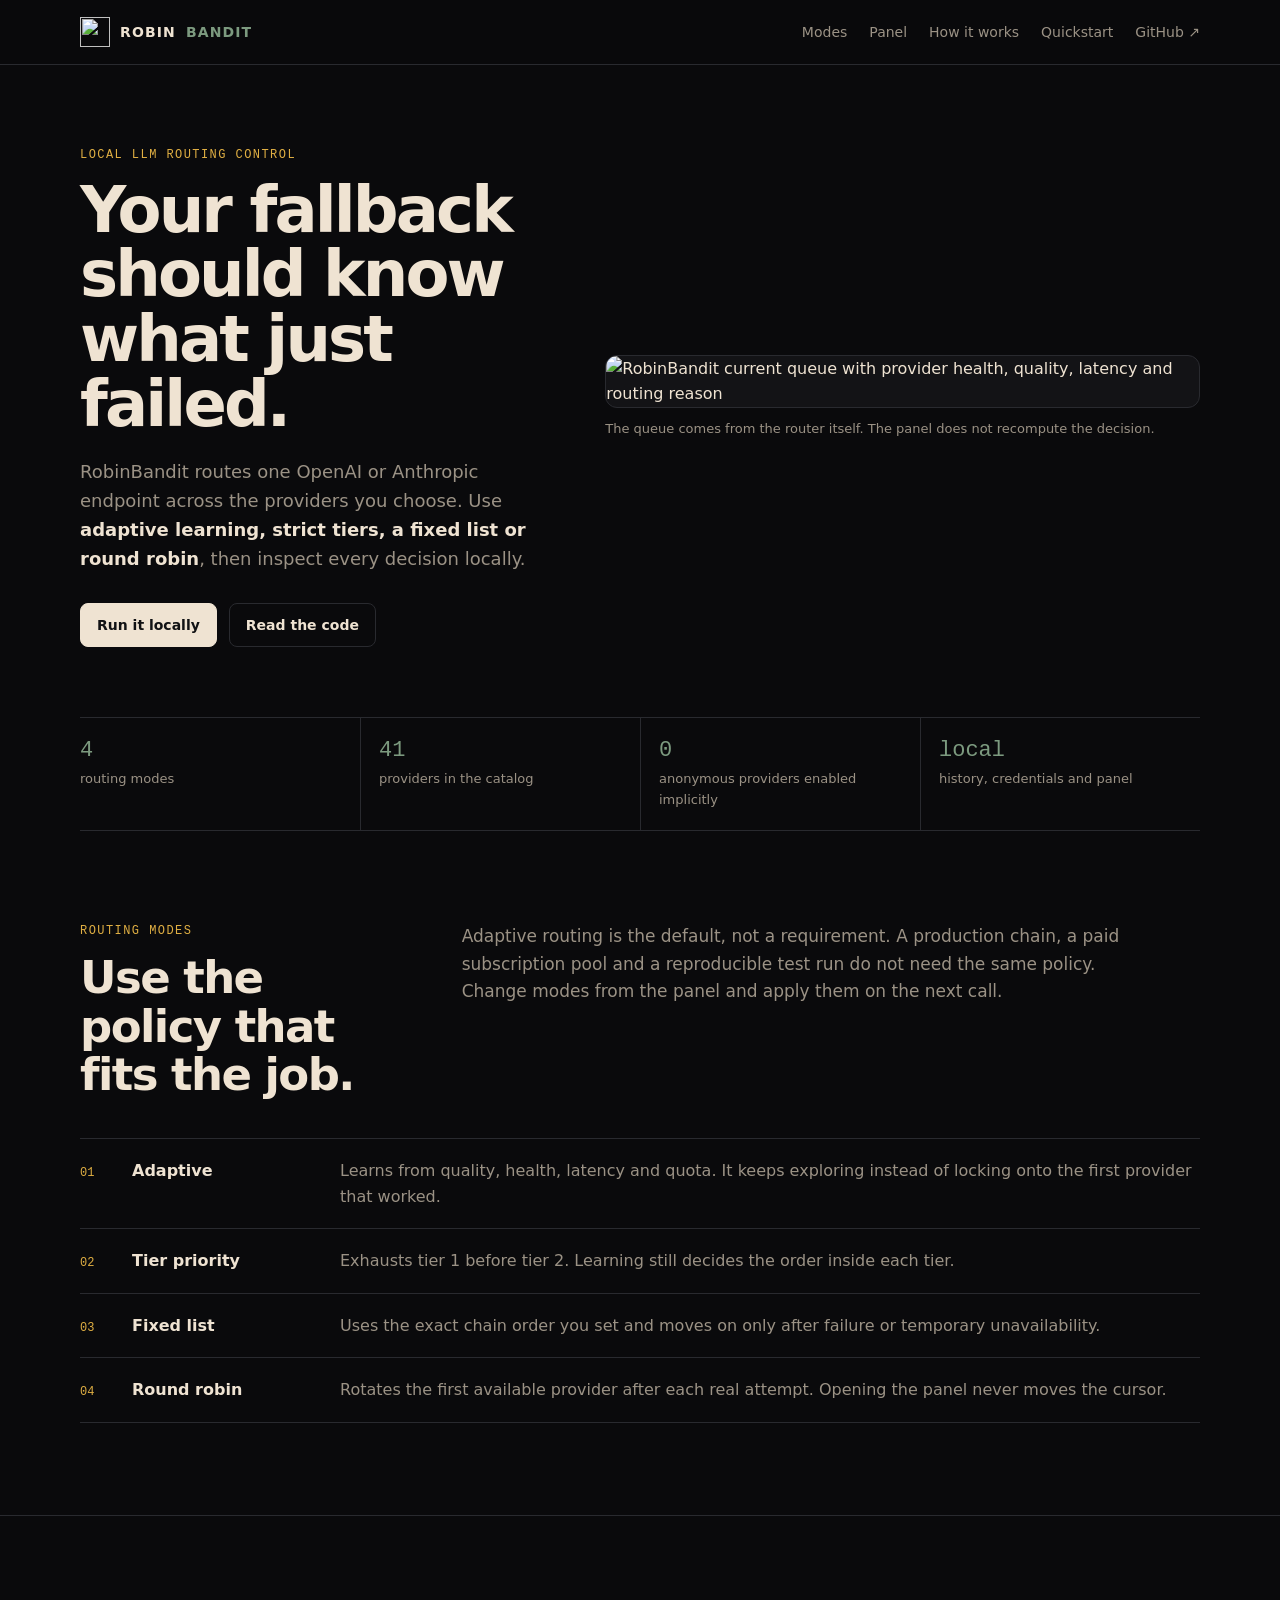
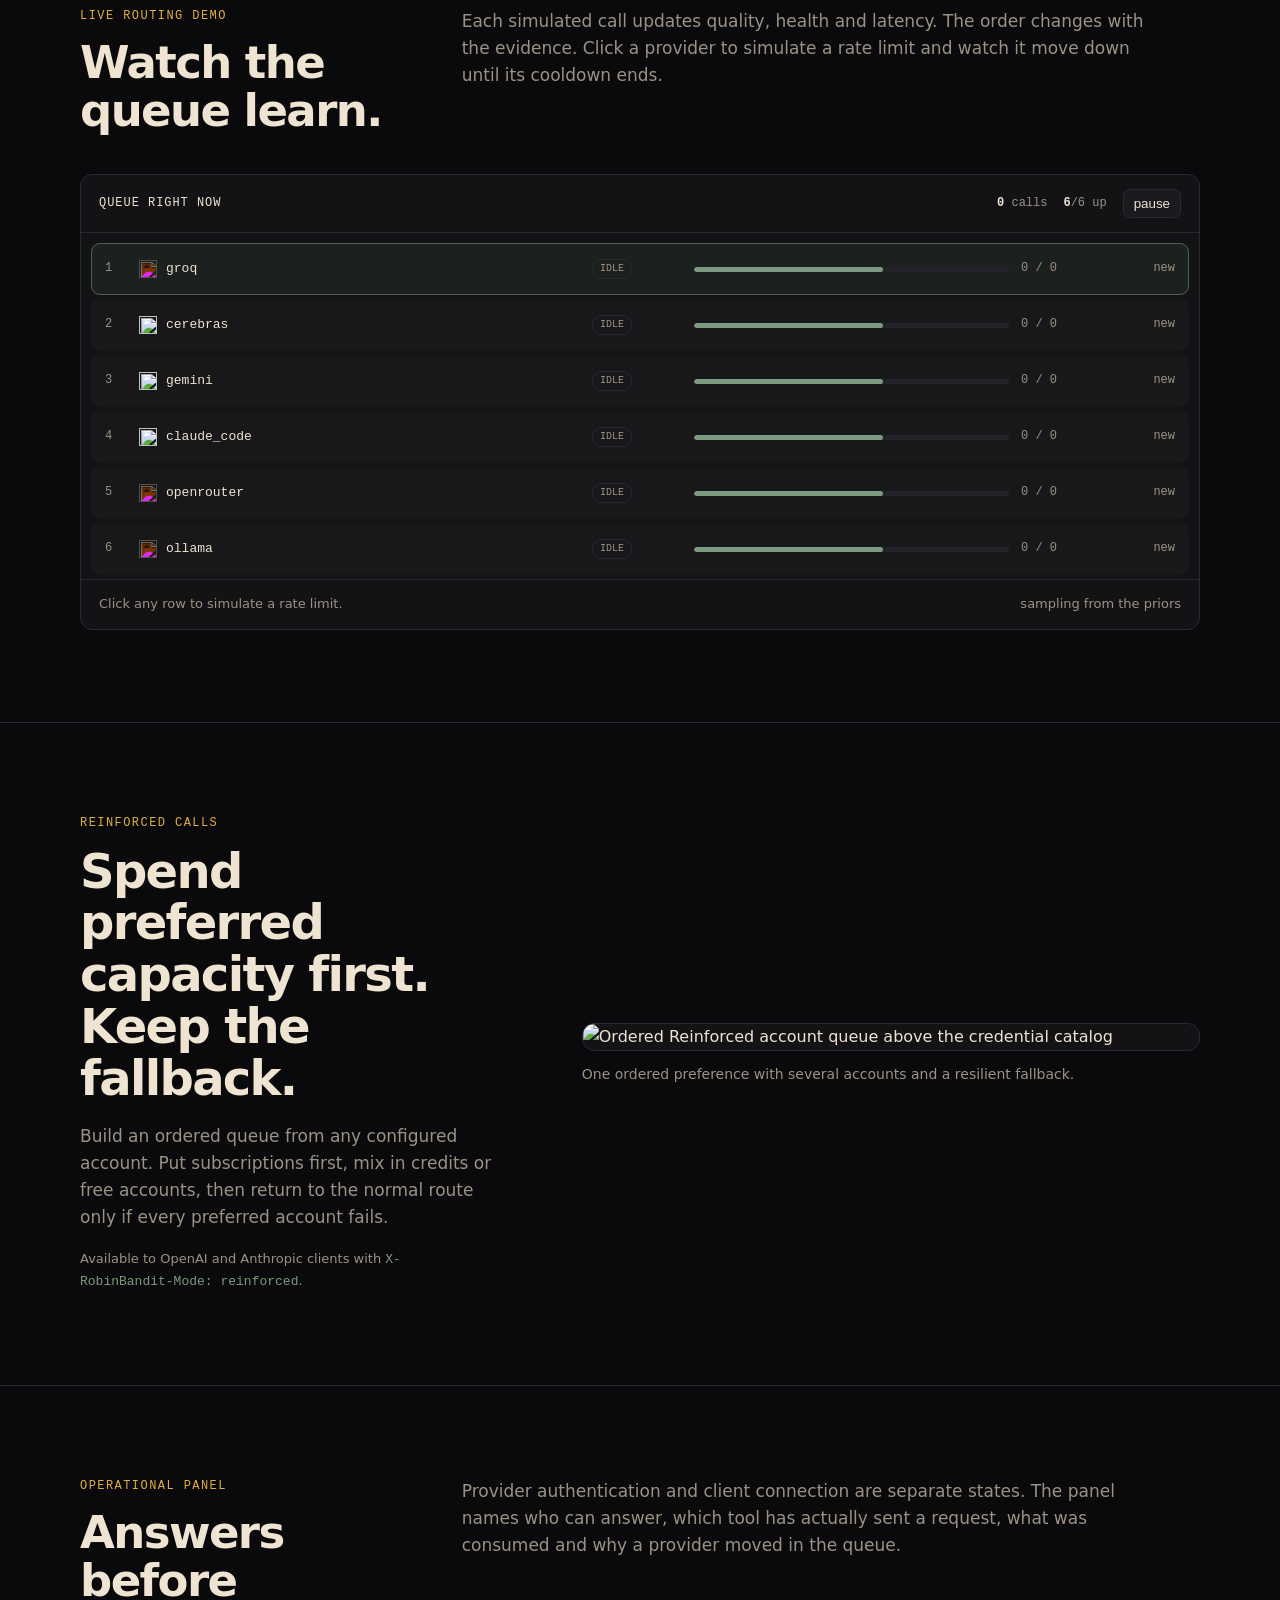
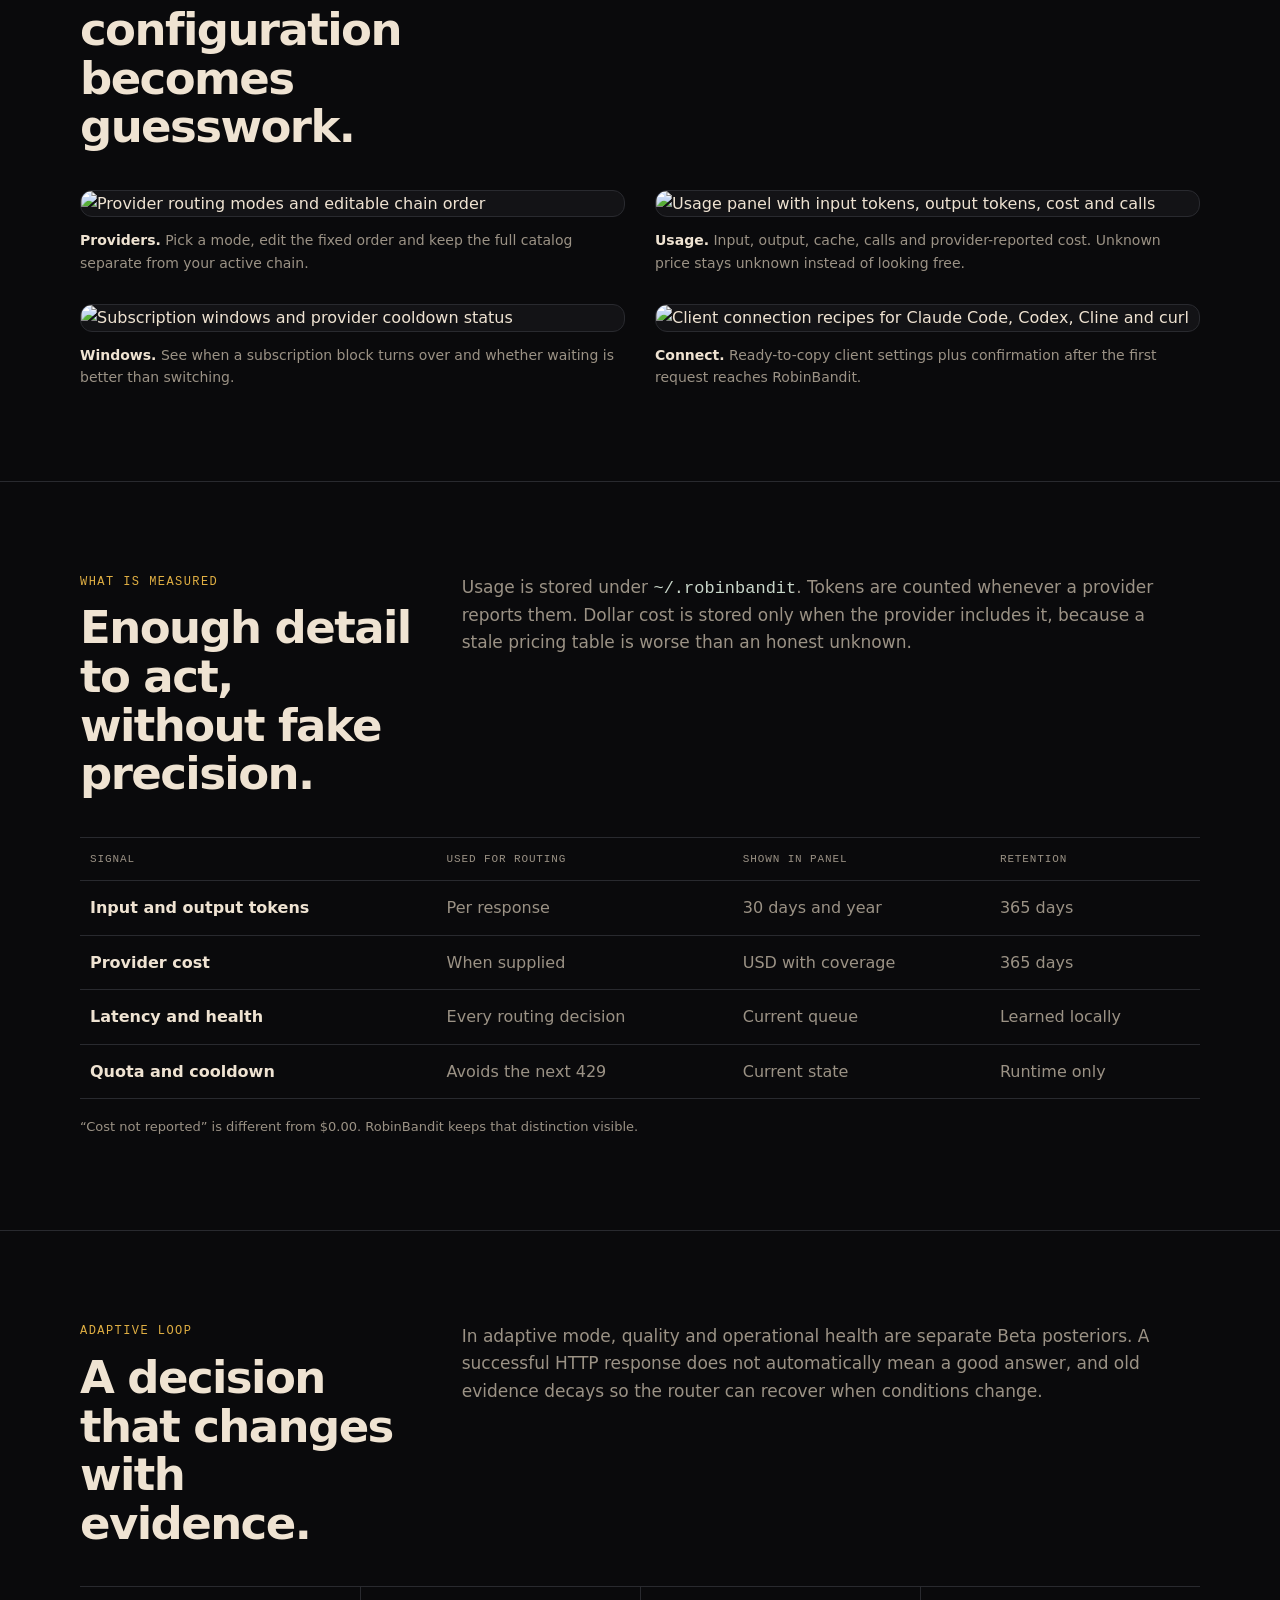
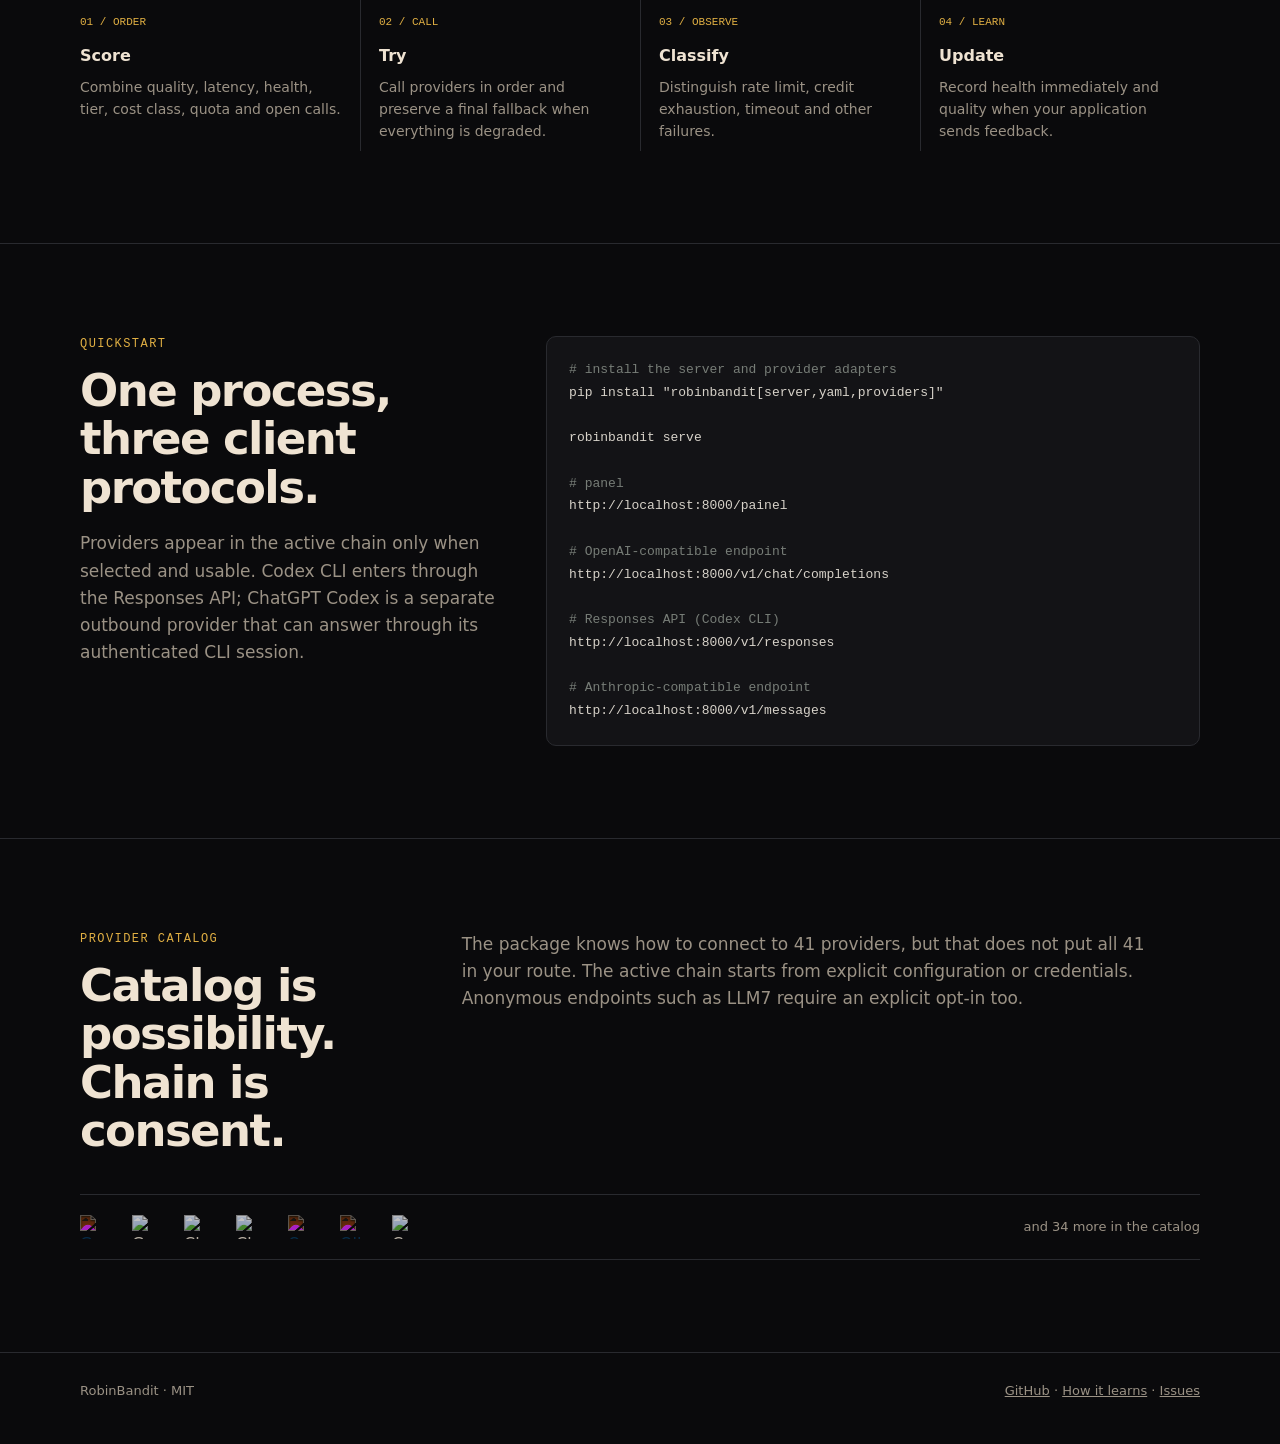
==== commit 40ec8f26: "visual: adiciona painel de controle e suporte a selecao por chamada" ====
--- a/site/index.html
+++ b/site/index.html
@@ -1,1014 +1,295 @@
-<!DOCTYPE html>
+<!doctype html>
 <html lang="en">
 <head>
-  <meta charset="UTF-8" />
-  <meta name="viewport" content="width=device-width, initial-scale=1.0" />
-  <meta name="description" content="RobinBandit is an adaptive LLM router: 41 providers in the box, Thompson sampling over quality, latency, health and quota, and a panel that shows why the queue looks the way it does." />
-  <meta name="theme-color" content="#0B0F14" />
-  <title>RobinBandit — Adaptive LLM Routing</title>
-
-  <meta property="og:title" content="RobinBandit — Adaptive LLM Routing" />
-  <meta property="og:description" content="41 providers in the box. The router reorders them from what actually happened: quality, latency, health and quota." />
-  <meta property="og:type" content="website" />
-  <meta property="og:image" content="imagens/painel-agora.png" />
-
-  <!--
-    Images resolve to imagens/ and robinbandit_logo1.png at the site root.
-    .github/workflows/pages.yml copies them there from docs/imagens/ and
-    assets/ at publish time, so the PNGs are not duplicated in the repo.
-    Opening this file straight out of site/ shows broken images; that is
-    expected.
-  -->
+  <meta charset="utf-8">
+  <meta name="viewport" content="width=device-width, initial-scale=1">
+  <meta name="description" content="RobinBandit routes LLM calls with adaptive learning, strict tiers, fixed fallback lists or round robin, with local usage and health visibility.">
+  <meta name="theme-color" content="#0a0a0c">
+  <title>RobinBandit | LLM routing you can inspect</title>
+  <link rel="icon" type="image/png" href="robinbandit_logo1.png">
+  <meta property="og:title" content="RobinBandit | LLM routing you can inspect">
+  <meta property="og:description" content="Choose how requests move across providers and see health, tokens, cost and quota in one local panel.">
+  <meta property="og:type" content="website">
+  <meta property="og:image" content="imagens/painel-agora.png">
   <style>
-    :root {
-      --bg: #0B0F14;
-      --surface: #151D27;
-      --cream: #EFE3D2;
-      --green-soft: #739076;
-      --gold: #E0AF43;
-      --white: #F8F7F4;
-      --muted: #A9B0B8;
-      --border: rgba(239, 227, 210, 0.09);
-      --shadow: 0 18px 50px rgba(0,0,0,.35);
-      --max: 1120px;
-      --mono: "SFMono-Regular", Consolas, "Liberation Mono", monospace;
-    }
-
-    * { box-sizing: border-box; }
-    html { scroll-behavior: smooth; }
-    body {
-      margin: 0;
-      background:
-        radial-gradient(circle at 18% 8%, rgba(94,122,97,.16), transparent 34%),
-        radial-gradient(circle at 88% 20%, rgba(224,175,67,.08), transparent 24%),
-        var(--bg);
-      color: var(--white);
-      font-family: Inter, ui-sans-serif, system-ui, -apple-system, BlinkMacSystemFont, "Segoe UI", sans-serif;
-      line-height: 1.6;
-    }
-
-    a { color: inherit; text-decoration: none; }
-    img { max-width: 100%; display: block; }
-
-    .container { width: min(calc(100% - 40px), var(--max)); margin: 0 auto; }
-
-    .nav {
-      position: sticky; top: 0; z-index: 20;
-      backdrop-filter: blur(16px);
-      background: rgba(11, 15, 20, .76);
-      border-bottom: 1px solid var(--border);
-    }
-    .nav-inner { min-height: 72px; display: flex; align-items: center; justify-content: space-between; gap: 20px; }
-    .brand { display: flex; align-items: center; gap: 12px; font-weight: 800; letter-spacing: .14em; font-size: .92rem; }
-    .brand-mark { width: 34px; height: 34px; object-fit: contain; }
-    .brand .b { color: var(--green-soft); }
-    .nav-links { display: flex; align-items: center; gap: 24px; color: var(--muted); font-size: .93rem; }
-    .nav-links a:hover { color: var(--cream); }
-
-    .hero {
-      display: grid; grid-template-columns: 1.02fr .98fr;
-      align-items: center; gap: 56px; padding: 80px 0 72px;
-    }
-
-    .eyebrow {
-      display: inline-flex; align-items: center; gap: 9px;
-      padding: 7px 11px; border-radius: 999px;
-      border: 1px solid rgba(94,122,97,.35); background: rgba(94,122,97,.08);
-      color: #BFD0C1; font-size: .82rem; font-weight: 700;
-      letter-spacing: .08em; text-transform: uppercase;
-    }
-    .dot { width: 8px; height: 8px; border-radius: 50%; background: var(--green-soft); box-shadow: 0 0 0 5px rgba(94,122,97,.12); }
-
-    h1 { margin: 22px 0; font-size: clamp(2.9rem, 6vw, 5.4rem); line-height: .92; letter-spacing: -.055em; }
-    h1 .cream { color: var(--cream); }
-    h1 .green { color: var(--green-soft); }
-
-    .lead { color: var(--muted); font-size: clamp(1.02rem, 1.4vw, 1.18rem); max-width: 640px; margin-bottom: 30px; }
-    .lead strong { color: var(--cream); font-weight: 650; }
-
-    .actions { display: flex; flex-wrap: wrap; gap: 14px; margin-bottom: 34px; }
-    .btn {
-      min-height: 48px; padding: 0 19px; border-radius: 12px;
-      display: inline-flex; align-items: center; justify-content: center;
-      font-weight: 750; border: 1px solid transparent;
-      transition: transform .2s ease, border-color .2s ease;
-    }
-    .btn:hover { transform: translateY(-2px); }
-    .btn-primary { background: var(--cream); color: #12161B; }
-    .btn-secondary { border-color: var(--border); background: rgba(255,255,255,.025); color: var(--white); }
-    .btn-secondary:hover { border-color: rgba(239,227,210,.22); }
-
-    .metrics { display: flex; flex-wrap: wrap; gap: 12px; }
-    .chip {
-      padding: 8px 11px; border-radius: 999px;
-      background: rgba(255,255,255,.035); border: 1px solid var(--border);
-      color: #C4CBD1; font-size: .83rem;
-    }
-    .chip b { color: var(--cream); font-weight: 750; }
-
-    .shot {
-      position: relative; border-radius: 20px; overflow: hidden;
-      border: 1px solid var(--border); box-shadow: var(--shadow);
-      background: #0d1116;
-    }
-    .shot img { width: 100%; }
-    figure { margin: 0; }
-    figcaption { margin-top: 12px; color: var(--muted); font-size: .88rem; }
-    figcaption b { color: var(--cream); font-weight: 650; }
-
-    /* Provider logo marquee. Two identical tracks scroll side by side; when the
-       first has moved exactly its own width, the second is sitting where it
-       started, so the loop has no seam. padding-right matches the gap, or the
-       join would swallow one gap every lap. */
-    .marquee-wrap { padding: 10px 0 46px; }
-    .marquee {
-      display: flex; overflow: hidden; user-select: none;
-      -webkit-mask-image: linear-gradient(90deg, transparent, #000 7%, #000 93%, transparent);
-      mask-image: linear-gradient(90deg, transparent, #000 7%, #000 93%, transparent);
-    }
-    .marquee .track {
-      display: flex; align-items: center; gap: 58px; padding-right: 58px;
-      margin: 0; list-style: none; flex-shrink: 0;
-      animation: marquee 46s linear infinite;
-    }
-    .marquee + .marquee { margin-top: 34px; }
-    /* A segunda linha corre ao contrário: duas esteiras no mesmo sentido
-       parecem uma imagem só arrastando. */
-    .marquee--reverse .track { animation-direction: reverse; animation-duration: 54s; }
-    .marquee:hover .track { animation-play-state: paused; }
-    .marquee li { display: grid; place-items: center; }
-    .marquee img {
-      height: 30px; width: auto; opacity: .62;
-      /* github, groq, openai, openrouter and ollama ship as currentColor. */
-      color: var(--cream);
-      transition: opacity .25s ease;
-    }
-    .marquee li:hover img { opacity: 1; }
-    @keyframes marquee { to { transform: translateX(-100%); } }
-
-    @media (prefers-reduced-motion: reduce) {
-      .marquee .track { animation: none; }
-      .marquee { flex-wrap: wrap; justify-content: center; -webkit-mask-image: none; mask-image: none; }
-      .marquee .track:last-child { display: none; }
-      .marquee .track { flex-wrap: wrap; justify-content: center; row-gap: 28px; }
-    }
-
-
-    /* ---- live demo ---------------------------------------------------- */
-    .demo {
-      margin-top: 42px; border-radius: 22px; overflow: hidden;
-      border: 1px solid var(--border); background: #0A0E13;
-      box-shadow: var(--shadow);
-    }
-    .demo-bar {
-      display: flex; align-items: center; justify-content: space-between;
-      gap: 16px; flex-wrap: wrap;
-      padding: 15px 20px; border-bottom: 1px solid var(--border);
-      background: rgba(255,255,255,.02);
-    }
-    .demo-title {
-      font-size: .74rem; font-weight: 800; letter-spacing: .14em;
-      text-transform: uppercase; color: var(--muted);
-    }
-    .demo-title b { color: var(--green-soft); }
-    .demo-stats { display: flex; gap: 18px; align-items: center; font-family: var(--mono); font-size: .8rem; color: var(--muted); }
-    .demo-stats b { color: var(--cream); font-weight: 650; }
-    .demo-btn {
-      font: inherit; font-size: .78rem; cursor: pointer;
-      padding: 6px 12px; border-radius: 8px; color: var(--muted);
-      background: rgba(255,255,255,.04); border: 1px solid var(--border);
-      transition: color .2s, border-color .2s;
-    }
-    .demo-btn:hover { color: var(--cream); border-color: rgba(239,227,210,.28); }
-
-    .queue { position: relative; margin: 0; padding: 10px; list-style: none; transition: height .4s ease; }
-    .row {
-      position: absolute; left: 10px; right: 10px; height: 52px;
-      display: grid; align-items: center; gap: 12px;
-      grid-template-columns: 20px 1.5fr 92px 1fr 74px 64px;
-      padding: 0 14px; border-radius: 12px;
-      background: rgba(255,255,255,.022); border: 1px solid transparent;
-      font-size: .87rem;
-      transition: transform .55s cubic-bezier(.22,.8,.25,1), background .3s, border-color .3s, opacity .3s;
-      cursor: pointer;
-    }
-    .row:hover { background: rgba(255,255,255,.05); border-color: var(--border); }
-    .row.first { background: rgba(94,122,97,.11); border-color: rgba(94,122,97,.3); }
-    .row.cooling { opacity: .5; }
-    .row.hit { animation: hit .5s ease; }
-    @keyframes hit { 0% { background: rgba(224,175,67,.22); } 100% {} }
-
-    .rank { font-family: var(--mono); font-size: .76rem; color: #5C6873; }
-    .who { display: flex; align-items: center; gap: 9px; min-width: 0; }
-    .who img { height: 17px; width: 17px; object-fit: contain; color: var(--cream); opacity: .85; flex-shrink: 0; }
-    .who span { font-family: var(--mono); font-size: .83rem; color: var(--cream); overflow: hidden; text-overflow: ellipsis; }
-    .tag {
-      justify-self: start; font-size: .68rem; font-weight: 700; letter-spacing: .05em;
-      text-transform: uppercase; padding: 3px 8px; border-radius: 999px;
-      border: 1px solid; white-space: nowrap;
-    }
-    .tag.ok   { color: #9DBBA0; border-color: rgba(94,122,97,.45); background: rgba(94,122,97,.12); }
-    .tag.warn { color: #E0AF43; border-color: rgba(224,175,67,.4);  background: rgba(224,175,67,.1); }
-    .tag.bad  { color: #D98A76; border-color: rgba(217,119,87,.4);  background: rgba(217,119,87,.1); }
-    .tag.idle { color: #7F8992; border-color: var(--border); }
-
-    .bar { height: 5px; border-radius: 99px; background: rgba(255,255,255,.07); overflow: hidden; }
-    .bar i { display: block; height: 100%; border-radius: 99px; background: var(--green-soft); transition: width .5s ease, background .3s; }
-    .row.cooling .bar i { background: #8A6F55; }
-    .num { font-family: var(--mono); font-size: .78rem; color: var(--muted); text-align: right; }
-    .num.err { color: #D98A76; }
-    .why { font-family: var(--mono); font-size: .74rem; color: #6C7680; text-align: right; white-space: nowrap; }
-
-    .demo-foot {
-      padding: 13px 20px; border-top: 1px solid var(--border);
-      color: #6C7680; font-size: .82rem; display: flex; justify-content: space-between; gap: 14px; flex-wrap: wrap;
-    }
-    .demo-foot b { color: var(--cream); font-weight: 600; }
-
-    @media (max-width: 720px) {
-      .row { grid-template-columns: 16px 1fr 78px 58px; padding: 0 11px; font-size: .8rem; }
-      .row .bar, .row .why { display: none; }
-    }
-    @media (prefers-reduced-motion: reduce) {
-      .row { transition: none; }
-      .row.hit { animation: none; }
-    }
-
-    .section { padding: 92px 0; border-top: 1px solid var(--border); }
-    .section-label { color: var(--gold); font-weight: 800; text-transform: uppercase; letter-spacing: .13em; font-size: .78rem; margin-bottom: 12px; }
-    h2 { font-size: clamp(1.9rem, 3.6vw, 3.1rem); line-height: 1.04; letter-spacing: -.04em; margin: 0 0 18px; max-width: 780px; }
-    .section-copy { color: var(--muted); max-width: 720px; font-size: 1.02rem; }
-    .section-copy code { font-family: var(--mono); font-size: .92em; color: var(--cream); }
-
-    .grid-3 { margin-top: 42px; display: grid; grid-template-columns: repeat(3, 1fr); gap: 18px; }
-    .card {
-      padding: 25px; border-radius: 20px;
-      background: linear-gradient(180deg, var(--surface), rgba(21,29,39,.72));
-      border: 1px solid var(--border);
-    }
-    .icon {
-      width: 42px; height: 42px; border-radius: 12px;
-      display: grid; place-items: center;
-      background: rgba(94,122,97,.11); border: 1px solid rgba(94,122,97,.22);
-      color: var(--green-soft); font-weight: 900; margin-bottom: 22px;
-    }
-    .card h3 { margin: 0 0 10px; font-size: 1.1rem; }
-    .card p { margin: 0; color: var(--muted); font-size: .94rem; }
-    .card code, .flow-step code { font-family: var(--mono); font-size: .9em; color: var(--cream); }
-
-    .formula {
-      margin-top: 42px; padding: 26px 28px; border-radius: 18px;
-      border: 1px solid var(--border); background: #090D12;
-      font-family: var(--mono); font-size: .88rem; line-height: 1.9;
-      overflow-x: auto; color: #D9E2E7;
-    }
-    .formula .plus { color: #5C6873; }
-    .formula .up { color: var(--green-soft); }
-    .formula .down { color: #C98A7A; }
-
-    .signals { margin-top: 26px; display: grid; grid-template-columns: repeat(4, 1fr); gap: 12px; }
-    .signal { padding: 16px 18px; border-radius: 14px; background: rgba(255,255,255,.025); border: 1px solid var(--border); }
-    .signal b { display: block; color: var(--cream); font-size: .93rem; margin-bottom: 4px; }
-    .signal span { color: var(--muted); font-size: .84rem; }
-    .signal code { font-family: var(--mono); font-size: .92em; }
-
-    .flow { margin-top: 42px; display: grid; grid-template-columns: repeat(4, 1fr); gap: 14px; }
-    .flow-step { padding: 22px; border-radius: 18px; background: rgba(255,255,255,.025); border: 1px solid var(--border); }
-    .flow-step strong { display: block; color: var(--cream); margin-bottom: 8px; }
-    .flow-step span { color: var(--muted); font-size: .9rem; }
-    .flow-step .n { color: var(--gold); font-size: .78rem; margin-bottom: 20px; font-weight: 900; letter-spacing: .08em; }
-
-    .shots { margin-top: 46px; display: grid; grid-template-columns: 1fr 1fr; gap: 26px; }
-
-    .code-wrap { margin-top: 38px; display: grid; grid-template-columns: 1fr 1fr; gap: 20px; align-items: start; }
-    pre {
-      margin: 0; padding: 24px; overflow: auto; border-radius: 18px;
-      border: 1px solid var(--border); background: #090D12; color: #D9E2E7;
-      font-family: var(--mono); font-size: .85rem; line-height: 1.7;
-    }
-    .code-head {
-      display: flex; align-items: center; gap: 9px;
-      margin-bottom: 12px; color: var(--muted); font-size: .84rem;
-    }
-    .code-head b { color: var(--cream); font-weight: 650; }
-    .code-head code { font-family: var(--mono); }
-    .accent { color: var(--gold); }
-    .accent-green { color: #87A28A; }
-    .cmt { color: #5C6873; }
-    .str { color: #C9B98A; }
-
-    .providers { margin-top: 38px; display: flex; flex-wrap: wrap; gap: 8px; }
-    .p-tag {
-      padding: 6px 11px; border-radius: 8px; font-family: var(--mono);
-      font-size: .82rem; color: #C4CBD1;
-      background: rgba(255,255,255,.03); border: 1px solid var(--border);
-    }
-    .p-tag.free { border-color: rgba(94,122,97,.4); color: #BFD0C1; }
-    .p-tag.sub { border-color: rgba(224,175,67,.4); color: #E8CC8C; }
-    .legend { margin-top: 18px; display: flex; flex-wrap: wrap; gap: 20px; color: var(--muted); font-size: .85rem; }
-    .legend i { display: inline-block; width: 10px; height: 10px; border-radius: 3px; margin-right: 7px; }
-
-    .cta {
-      margin: 0 auto; max-width: 900px; text-align: center;
-      padding: 68px 28px 0; border-radius: 28px; border: 1px solid var(--border);
-      background: radial-gradient(circle at 50% 0%, rgba(94,122,97,.16), transparent 44%), var(--surface);
-      overflow: hidden;
-    }
-    .cta h2 { margin-left: auto; margin-right: auto; }
-    .cta p { color: var(--muted); max-width: 640px; margin: 0 auto 28px; }
-
-    /* The panel rises out of the card's bottom edge: cropped, faded into the
-       background, and it lifts the rest of the way on hover. */
-    .cta-shot {
-      display: block; margin: 52px auto 0; max-width: 760px;
-      border-radius: 16px 16px 0 0; border: 1px solid var(--border);
-      border-bottom: none; overflow: hidden;
-      opacity: .78; transform: translateY(14px);
-      box-shadow: 0 -12px 50px rgba(0,0,0,.45);
-      -webkit-mask-image: linear-gradient(#000 58%, transparent);
-      mask-image: linear-gradient(#000 58%, transparent);
-      transition: opacity .45s ease, transform .45s ease, box-shadow .45s ease;
-    }
-    .cta-shot:hover, .cta-shot:focus-visible {
-      opacity: 1; transform: translateY(0);
-      box-shadow: 0 -14px 60px rgba(94,122,97,.22), 0 -12px 50px rgba(0,0,0,.5);
-      outline: none;
-    }
-    .cta-shot img { width: 100%; display: block; }
-
-    @media (prefers-reduced-motion: reduce) {
-      .cta-shot { transition: none; }
-    }
-
-    footer { border-top: 1px solid var(--border); padding: 28px 0 38px; color: #7F8992; font-size: .86rem; }
-    .footer-inner { display: flex; justify-content: space-between; gap: 20px; flex-wrap: wrap; }
-
-    @media (max-width: 980px) {
-      .hero { grid-template-columns: 1fr; }
-      .grid-3, .flow, .code-wrap, .shots { grid-template-columns: 1fr; }
-      .signals { grid-template-columns: 1fr 1fr; }
-      .nav-links a:not(.github) { display: none; }
-    }
-    @media (max-width: 560px) {
-      .container { width: min(calc(100% - 26px), var(--max)); }
-      .hero { padding-top: 52px; gap: 34px; }
-      .section { padding: 68px 0; }
-      .signals { grid-template-columns: 1fr; }
-    }
+    :root { --bg:#0a0a0c; --panel:#131316; --text:#efe3d2; --muted:#9b9285; --line:#292a2f; --green:#7c9a7f; --gold:#e0af43; --max:1120px; --mono:ui-monospace,SFMono-Regular,Menlo,Consolas,monospace; }
+    * { box-sizing:border-box; }
+    html { scroll-behavior:smooth; }
+    body { margin:0; background:var(--bg); color:var(--text); font:16px/1.6 Inter,ui-sans-serif,system-ui,-apple-system,"Segoe UI",sans-serif; -webkit-font-smoothing:antialiased; }
+    a { color:inherit; } img { display:block; max-width:100%; } code,pre { font-family:var(--mono); } code { color:#c9d7ca; }
+    .wrap { width:min(calc(100% - 40px),var(--max)); margin-inline:auto; }
+    .topbar { position:sticky; top:0; z-index:5; background:rgba(10,10,12,.94); border-bottom:1px solid var(--line); }
+    .topbar .wrap { min-height:64px; display:flex; align-items:center; gap:28px; }
+    .brand { display:flex; align-items:center; gap:10px; text-decoration:none; font-size:14px; font-weight:800; letter-spacing:.08em; }
+    .brand img { width:30px; height:30px; object-fit:contain; } .brand b { color:var(--green); }
+    .links { margin-left:auto; display:flex; align-items:center; gap:22px; font-size:14px; color:var(--muted); }
+    .links a { text-decoration:none; } .links a:hover { color:var(--text); }
+    .hero { display:grid; grid-template-columns:.88fr 1.12fr; gap:58px; align-items:center; padding:82px 0 70px; }
+    .label { margin:0 0 14px; color:var(--gold); font:12px/1.4 var(--mono); letter-spacing:.12em; text-transform:uppercase; }
+    h1 { margin:0 0 22px; max-width:12ch; font-size:clamp(40px,5.5vw,64px); line-height:1.01; letter-spacing:-.045em; font-weight:680; }
+    .lead { max-width:58ch; margin:0; color:var(--muted); font-size:18px; } .lead strong { color:var(--text); font-weight:600; }
+    .actions { display:flex; gap:12px; align-items:center; margin-top:30px; }
+    .button { display:inline-flex; align-items:center; min-height:44px; padding:0 16px; border:1px solid var(--line); border-radius:8px; text-decoration:none; font-size:14px; font-weight:650; }
+    .button.primary { color:#111214; background:var(--text); border-color:var(--text); } .button:hover { border-color:var(--green); }
+    .screenshot { border:1px solid var(--line); border-radius:12px; overflow:hidden; background:var(--panel); } .screenshot img { width:100%; }
+    .caption { margin:11px 0 0; color:var(--muted); font-size:13px; }
+    .facts { display:grid; grid-template-columns:repeat(4,1fr); border-block:1px solid var(--line); }
+    .fact { padding:20px 18px 20px 0; } .fact + .fact { padding-left:18px; border-left:1px solid var(--line); }
+    .fact b { display:block; font:22px/1.2 var(--mono); color:var(--green); } .fact span { display:block; margin-top:4px; color:var(--muted); font-size:13px; }
+    section.block { padding:92px 0; border-bottom:1px solid var(--line); }
+    .section-head { display:grid; grid-template-columns:.62fr 1.38fr; gap:50px; margin-bottom:38px; }
+    h2 { margin:0; max-width:17ch; font-size:clamp(30px,4vw,45px); line-height:1.08; letter-spacing:-.035em; font-weight:650; }
+    .section-copy { margin:0; max-width:64ch; color:var(--muted); font-size:17px; }
+    .mode-list { border-top:1px solid var(--line); }
+    .mode { display:grid; grid-template-columns:34px 190px 1fr; gap:18px; padding:19px 0; border-bottom:1px solid var(--line); align-items:baseline; }
+    .mode .n { color:var(--gold); font:12px/1 var(--mono); } .mode h3 { margin:0; font-size:16px; font-weight:650; } .mode p { margin:0; color:var(--muted); }
+    img[src$="/groq.svg"],img[src$="/openrouter.svg"],img[src$="/ollama.svg"],img[src$="/openai.svg"] { filter:invert(91%) sepia(9%) saturate(413%) hue-rotate(348deg) brightness(102%); }
+    .feature { display:grid; grid-template-columns:minmax(0,.8fr) minmax(0,1.2fr); gap:clamp(34px,7vw,96px); align-items:center; }
+    .feature h2 { margin:10px 0 18px; font-size:clamp(30px,4vw,48px); line-height:1.08; letter-spacing:-.035em; }
+    .feature .section-copy { margin:0 0 18px; }
+    .feature code { color:var(--green); }
+    .demo { margin-top:34px; overflow:hidden; border:1px solid var(--line); border-radius:12px; background:var(--panel); }
+    .demo-head,.demo-foot { display:flex; justify-content:space-between; align-items:center; gap:16px; padding:14px 18px; color:var(--muted); font-size:13px; }
+    .demo-head { border-bottom:1px solid var(--line); }
+    .demo-foot { border-top:1px solid var(--line); flex-wrap:wrap; }
+    .demo-head strong { color:var(--text); font:12px/1.3 var(--mono); text-transform:uppercase; letter-spacing:.08em; }
+    .demo-stats { display:flex; align-items:center; gap:16px; font:12px/1.3 var(--mono); }
+    .demo-stats b { color:var(--text); }
+    .demo-pause { padding:6px 10px; color:var(--text); background:#1b1b1f; border:1px solid var(--line); border-radius:7px; cursor:pointer; }
+    .demo-pause:hover { border-color:var(--green); }
+    .demo-queue { position:relative; height:346px; margin:0; padding:10px; list-style:none; }
+    .demo-row { position:absolute; left:10px; right:10px; height:52px; display:grid; grid-template-columns:22px minmax(125px,1.4fr) 90px 1fr 82px 60px; gap:12px; align-items:center; padding:0 13px; border:1px solid transparent; border-radius:9px; background:rgba(255,255,255,.018); cursor:pointer; transition:transform .55s cubic-bezier(.22,.8,.25,1),opacity .25s,background .25s,border-color .25s; }
+    .demo-row:hover { border-color:var(--line); background:rgba(255,255,255,.04); }
+    .demo-row.first { border-color:#49634e; background:rgba(94,122,97,.12); }
+    .demo-row.cooldown { opacity:.48; }
+    .demo-rank,.demo-metric,.demo-why { font:12px/1.3 var(--mono); color:var(--muted); }
+    .demo-who { display:flex; align-items:center; gap:9px; min-width:0; font:13px/1.3 var(--mono); }
+    .demo-who img { width:18px; height:18px; object-fit:contain; }
+    .demo-state { justify-self:start; padding:3px 7px; border:1px solid var(--line); border-radius:99px; color:var(--muted); font:10px/1.2 var(--mono); text-transform:uppercase; }
+    .demo-state.ok { color:#a9c8ac; border-color:#49634e; }
+    .demo-state.wait { color:var(--gold); border-color:#725d2c; }
+    .demo-quality { height:5px; overflow:hidden; border-radius:99px; background:#232329; }
+    .demo-quality i { display:block; height:100%; border-radius:99px; background:var(--green); transition:width .4s; }
+    .demo-why { text-align:right; }
+    .shots { display:grid; grid-template-columns:1fr 1fr; gap:30px; } figure { margin:0; }
+    figcaption { margin-top:12px; color:var(--muted); font-size:14px; } figcaption b { color:var(--text); font-weight:650; }
+    .data-table { width:100%; border-collapse:collapse; border-top:1px solid var(--line); }
+    .data-table th,.data-table td { padding:14px 10px; border-bottom:1px solid var(--line); text-align:left; }
+    .data-table th { color:var(--muted); font:11px/1.3 var(--mono); text-transform:uppercase; letter-spacing:.08em; }
+    .data-table td:first-child { color:var(--text); font-weight:600; } .data-table td { color:var(--muted); } .yes { color:var(--green); }
+    .note { margin:18px 0 0; color:var(--muted); font-size:13px; }
+    .loop { display:grid; grid-template-columns:repeat(4,1fr); border-top:1px solid var(--line); }
+    .step { padding:20px 18px 8px 0; } .step + .step { padding-left:18px; border-left:1px solid var(--line); }
+    .step small { color:var(--gold); font:11px/1.3 var(--mono); } .step h3 { margin:10px 0 7px; font-size:16px; } .step p { margin:0; color:var(--muted); font-size:14px; }
+    .quick { display:grid; grid-template-columns:.78fr 1.22fr; gap:48px; align-items:start; }
+    pre { margin:0; padding:22px; overflow-x:auto; border:1px solid var(--line); border-radius:10px; background:var(--panel); color:#d7d2c9; font-size:13px; line-height:1.75; }
+    .comment { color:#777d77; }
+    .provider-row { display:flex; align-items:center; gap:28px; flex-wrap:wrap; margin-top:34px; padding-block:20px; border-block:1px solid var(--line); }
+    .provider-row img { width:24px; height:24px; object-fit:contain; opacity:.75; } .provider-note { margin-left:auto; color:var(--muted); font-size:13px; }
+    footer { padding:28px 0 44px; color:var(--muted); font-size:13px; } footer .wrap { display:flex; justify-content:space-between; gap:20px; } footer a:hover { color:var(--text); }
+    @media (max-width:820px) { .links a:not(:last-child){display:none}.hero,.section-head,.quick,.feature{grid-template-columns:1fr;gap:30px}h1{max-width:15ch}.facts,.loop{grid-template-columns:1fr 1fr}.fact:nth-child(3),.step:nth-child(3){border-left:0}.fact:nth-child(n+3),.step:nth-child(n+3){border-top:1px solid var(--line)}.demo-row{grid-template-columns:18px 1fr 78px 62px}.demo-quality,.demo-why{display:none} }
+    @media (max-width:580px) { .wrap{width:min(calc(100% - 26px),var(--max))}.hero{padding:58px 0 52px}section.block{padding:66px 0}.shots,.facts,.loop{grid-template-columns:1fr}.fact+.fact,.step+.step{padding-left:0;border-left:0;border-top:1px solid var(--line)}.mode{grid-template-columns:28px 1fr;gap:10px}.mode p{grid-column:2}footer .wrap{flex-direction:column} }
   </style>
 </head>
 <body>
-  <nav class="nav">
-    <div class="container nav-inner">
-      <a href="#top" class="brand">
-        <img class="brand-mark" src="robinbandit_logo1.png" alt="" />
-        ROBIN<span class="b">BANDIT</span>
-      </a>
-      <div class="nav-links">
-        <a href="#why">Why</a>
-        <a href="#how">How it works</a>
-        <a href="#watch">Watch it</a>
-        <a href="#panel">The panel</a>
-        <a href="#quickstart">Quickstart</a>
-        <a class="github" href="https://github.com/Ryanleoncoder/RobinBandit">GitHub &#8599;</a>
+  <header class="topbar"><div class="wrap">
+    <a class="brand" href="#top"><img src="robinbandit_logo1.png" alt="">ROBIN<b>BANDIT</b></a>
+    <nav class="links" aria-label="Primary navigation"><a href="#modes">Modes</a><a href="#panel">Panel</a><a href="#how">How it works</a><a href="#start">Quickstart</a><a href="https://github.com/Ryanleoncoder/RobinBandit">GitHub ↗</a></nav>
+  </div></header>
+
+  <main id="top">
+    <div class="wrap">
+      <section class="hero">
+        <div><p class="label">Local LLM routing control</p><h1>Your fallback should know what just failed.</h1><p class="lead">RobinBandit routes one OpenAI or Anthropic endpoint across the providers you choose. Use <strong>adaptive learning, strict tiers, a fixed list or round robin</strong>, then inspect every decision locally.</p><div class="actions"><a class="button primary" href="#start">Run it locally</a><a class="button" href="https://github.com/Ryanleoncoder/RobinBandit">Read the code</a></div></div>
+        <figure><div class="screenshot"><img src="imagens/painel-agora.png" alt="RobinBandit current queue with provider health, quality, latency and routing reason"></div><figcaption class="caption">The queue comes from the router itself. The panel does not recompute the decision.</figcaption></figure>
+      </section>
+      <div class="facts" aria-label="Project facts"><div class="fact"><b>4</b><span>routing modes</span></div><div class="fact"><b>41</b><span>providers in the catalog</span></div><div class="fact"><b>0</b><span>anonymous providers enabled implicitly</span></div><div class="fact"><b>local</b><span>history, credentials and panel</span></div></div>
+    </div>
+
+    <section class="block" id="modes"><div class="wrap">
+      <div class="section-head"><div><p class="label">Routing modes</p><h2>Use the policy that fits the job.</h2></div><p class="section-copy">Adaptive routing is the default, not a requirement. A production chain, a paid subscription pool and a reproducible test run do not need the same policy. Change modes from the panel and apply them on the next call.</p></div>
+      <div class="mode-list"><div class="mode"><span class="n">01</span><h3>Adaptive</h3><p>Learns from quality, health, latency and quota. It keeps exploring instead of locking onto the first provider that worked.</p></div><div class="mode"><span class="n">02</span><h3>Tier priority</h3><p>Exhausts tier 1 before tier 2. Learning still decides the order inside each tier.</p></div><div class="mode"><span class="n">03</span><h3>Fixed list</h3><p>Uses the exact chain order you set and moves on only after failure or temporary unavailability.</p></div><div class="mode"><span class="n">04</span><h3>Round robin</h3><p>Rotates the first available provider after each real attempt. Opening the panel never moves the cursor.</p></div></div>
+    </div></section>
+
+    <section class="block" id="watch"><div class="wrap">
+      <div class="section-head"><div><p class="label">Live routing demo</p><h2>Watch the queue learn.</h2></div><p class="section-copy">Each simulated call updates quality, health and latency. The order changes with the evidence. Click a provider to simulate a rate limit and watch it move down until its cooldown ends.</p></div>
+      <div class="demo">
+        <div class="demo-head"><strong>Queue right now</strong><div class="demo-stats"><span><b id="demo-calls">0</b> calls</span><span><b id="demo-up">6</b>/6 up</span><button class="demo-pause" id="demo-toggle" type="button">pause</button></div></div>
+        <ol class="demo-queue" id="demo-queue"></ol>
+        <div class="demo-foot"><span>Click any row to simulate a rate limit.</span><span id="demo-note">sampling from the priors</span></div>
       </div>
-    </div>
-  </nav>
-
-  <main id="top">
-    <section class="container hero">
-      <div>
-        <div class="eyebrow"><span class="dot"></span> Adaptive LLM routing</div>
-        <h1><span class="cream">Route smarter.</span><br><span class="green">Learn every call.</span></h1>
-        <p class="lead">
-          A fixed fallback chain has no memory: the provider that just returned a
-          429 is still first in line on the next call. RobinBandit reorders
-          providers from what actually happened &mdash; <strong>quality, latency,
-          health and quota</strong> &mdash; and shows you why.
-        </p>
-        <div class="actions">
-          <a class="btn btn-primary" href="https://github.com/Ryanleoncoder/RobinBandit">View on GitHub</a>
-          <a class="btn btn-secondary" href="#watch">Watch it decide</a>
-        </div>
-        <div class="metrics">
-          <span class="chip"><b>41</b> providers in the box</span>
-          <span class="chip"><b>13</b> with a free tier</span>
-          <span class="chip"><b>2</b> by subscription, no API key</span>
-          <span class="chip">core has <b>zero</b> dependencies</span>
-        </div>
+    </div></section>
+
+    <section class="block"><div class="wrap feature">
+      <div><p class="label">Reinforced calls</p><h2>Spend preferred capacity first. Keep the fallback.</h2><p class="section-copy">Build an ordered queue from any configured account. Put subscriptions first, mix in credits or free accounts, then return to the normal route only if every preferred account fails.</p><p class="note">Available to OpenAI and Anthropic clients with <code>X-RobinBandit-Mode: reinforced</code>.</p></div>
+      <figure><div class="screenshot"><img src="imagens/painel-credenciais.png" alt="Ordered Reinforced account queue above the credential catalog"></div><figcaption>One ordered preference with several accounts and a resilient fallback.</figcaption></figure>
+    </div></section>
+
+    <section class="block" id="panel"><div class="wrap">
+      <div class="section-head"><div><p class="label">Operational panel</p><h2>Answers before configuration becomes guesswork.</h2></div><p class="section-copy">Provider authentication and client connection are separate states. The panel names who can answer, which tool has actually sent a request, what was consumed and why a provider moved in the queue.</p></div>
+      <div class="shots">
+        <figure><div class="screenshot"><img src="imagens/painel-provedores.png" alt="Provider routing modes and editable chain order"></div><figcaption><b>Providers.</b> Pick a mode, edit the fixed order and keep the full catalog separate from your active chain.</figcaption></figure>
+        <figure><div class="screenshot"><img src="imagens/painel-uso.png" alt="Usage panel with input tokens, output tokens, cost and calls"></div><figcaption><b>Usage.</b> Input, output, cache, calls and provider-reported cost. Unknown price stays unknown instead of looking free.</figcaption></figure>
+        <figure><div class="screenshot"><img src="imagens/painel-janelas.png" alt="Subscription windows and provider cooldown status"></div><figcaption><b>Windows.</b> See when a subscription block turns over and whether waiting is better than switching.</figcaption></figure>
+        <figure><div class="screenshot"><img src="imagens/painel-conectar.png" alt="Client connection recipes for Claude Code, Codex, Cline and curl"></div><figcaption><b>Connect.</b> Ready-to-copy client settings plus confirmation after the first request reaches RobinBandit.</figcaption></figure>
       </div>
-
-      <figure>
-        <div class="shot"><img src="imagens/painel-agora.png" alt="The RobinBandit panel showing the current provider queue with state, quality, success ratio, latency and the reason each provider is waiting" /></div>
-        <figcaption>
-          The queue right now. <b>groq</b> has 140 good calls and 6 errors,
-          <b>claude_code</b> 58 and 1 &mdash; both are cooling down, and the last
-          column says for how long. <b>cerebras</b> took the lead with 0 errors at
-          324ms. Nobody edited a config file to make that happen.
-        </figcaption>
-      </figure>
-    </section>
-
-    <section class="container marquee-wrap" aria-label="The 41 providers in the catalog">
-      <div class="marquee">
-        <ul class="track">
-          <li><img src="logos/groq.svg" alt="Groq" loading="lazy" /></li>
-          <li><img src="logos/gemini.svg" alt="Google Gemini" loading="lazy" /></li>
-          <li><img src="logos/github.svg" alt="GitHub Models" loading="lazy" /></li>
-          <li><img src="logos/cerebras.svg" alt="Cerebras" loading="lazy" /></li>
-          <li><img src="logos/openrouter.svg" alt="OpenRouter" loading="lazy" /></li>
-          <li><img src="logos/chatgpt_codex.svg" alt="ChatGPT Codex" loading="lazy" /></li>
-          <li><img src="logos/mistral.svg" alt="Mistral" loading="lazy" /></li>
-          <li><img src="logos/cohere.svg" alt="Cohere" loading="lazy" /></li>
-          <li><img src="logos/sambanova.svg" alt="SambaNova" loading="lazy" /></li>
-          <li><img src="logos/deepinfra.svg" alt="DeepInfra" loading="lazy" /></li>
-          <li><img src="logos/fireworks.svg" alt="Fireworks" loading="lazy" /></li>
-          <li><img src="logos/huggingface.svg" alt="Hugging Face" loading="lazy" /></li>
-          <li><img src="logos/claude.svg" alt="Anthropic Claude" loading="lazy" /></li>
-          <li><img src="logos/ollama.svg" alt="Ollama" loading="lazy" /></li>
-          <li><img src="logos/claude_code.svg" alt="Claude Code" loading="lazy" /></li>
-          <li><img src="logos/nvidia.svg" alt="NVIDIA" loading="lazy" /></li>
-          <li><img src="logos/deepseek.svg" alt="DeepSeek" loading="lazy" /></li>
-          <li><img src="logos/siliconflow.svg" alt="SiliconFlow" loading="lazy" /></li>
-          <li><img src="logos/zhipu.svg" alt="Zhipu" loading="lazy" /></li>
-          <li><img src="logos/xai.svg" alt="xAI" loading="lazy" /></li>
-          <li><img src="logos/moonshot.svg" alt="Moonshot" loading="lazy" /></li>
-        </ul>
-        <ul class="track" aria-hidden="true">
-          <li><img src="logos/groq.svg" alt="" loading="lazy" /></li>
-          <li><img src="logos/gemini.svg" alt="" loading="lazy" /></li>
-          <li><img src="logos/github.svg" alt="" loading="lazy" /></li>
-          <li><img src="logos/cerebras.svg" alt="" loading="lazy" /></li>
-          <li><img src="logos/openrouter.svg" alt="" loading="lazy" /></li>
-          <li><img src="logos/chatgpt_codex.svg" alt="" loading="lazy" /></li>
-          <li><img src="logos/mistral.svg" alt="" loading="lazy" /></li>
-          <li><img src="logos/cohere.svg" alt="" loading="lazy" /></li>
-          <li><img src="logos/sambanova.svg" alt="" loading="lazy" /></li>
-          <li><img src="logos/deepinfra.svg" alt="" loading="lazy" /></li>
-          <li><img src="logos/fireworks.svg" alt="" loading="lazy" /></li>
-          <li><img src="logos/huggingface.svg" alt="" loading="lazy" /></li>
-          <li><img src="logos/claude.svg" alt="" loading="lazy" /></li>
-          <li><img src="logos/ollama.svg" alt="" loading="lazy" /></li>
-          <li><img src="logos/claude_code.svg" alt="" loading="lazy" /></li>
-          <li><img src="logos/nvidia.svg" alt="" loading="lazy" /></li>
-          <li><img src="logos/deepseek.svg" alt="" loading="lazy" /></li>
-          <li><img src="logos/siliconflow.svg" alt="" loading="lazy" /></li>
-          <li><img src="logos/zhipu.svg" alt="" loading="lazy" /></li>
-          <li><img src="logos/xai.svg" alt="" loading="lazy" /></li>
-          <li><img src="logos/moonshot.svg" alt="" loading="lazy" /></li>
-        </ul>
-      </div>
-      <div class="marquee marquee--reverse">
-        <ul class="track">
-          <li><img src="logos/modelscope.svg" alt="ModelScope" loading="lazy" /></li>
-          <li><img src="logos/nebius.svg" alt="Nebius" loading="lazy" /></li>
-          <li><img src="logos/nscale.svg" alt="nscale" loading="lazy" /></li>
-          <li><img src="logos/chutes.svg" alt="Chutes" loading="lazy" /></li>
-          <li><img src="logos/together.svg" alt="Together" loading="lazy" /></li>
-          <li><img src="logos/dashscope.svg" alt="DashScope" loading="lazy" /></li>
-          <li><img src="logos/hyperbolic.svg" alt="Hyperbolic" loading="lazy" /></li>
-          <li><img src="logos/novita.svg" alt="Novita" loading="lazy" /></li>
-          <li><img src="logos/perplexity.svg" alt="Perplexity" loading="lazy" /></li>
-          <li><img src="logos/ai21.svg" alt="AI21" loading="lazy" /></li>
-          <li><img src="logos/glhf.svg" alt="glhf" loading="lazy" /></li>
-          <li><img src="logos/llm7.svg" alt="LLM7" loading="lazy" /></li>
-          <li><img src="logos/ollama_cloud.svg" alt="Ollama Cloud" loading="lazy" /></li>
-          <li><img src="logos/openai.svg" alt="OpenAI" loading="lazy" /></li>
-          <li><img src="logos/azure_openai.svg" alt="Azure OpenAI" loading="lazy" /></li>
-          <li><img src="logos/vertex.svg" alt="Google Vertex" loading="lazy" /></li>
-          <li><img src="logos/bedrock.svg" alt="AWS Bedrock" loading="lazy" /></li>
-          <li><img src="logos/lmstudio.svg" alt="LM Studio" loading="lazy" /></li>
-          <li><img src="logos/llamacpp.svg" alt="llama.cpp" loading="lazy" /></li>
-          <li><img src="logos/vllm.svg" alt="vLLM" loading="lazy" /></li>
-        </ul>
-        <ul class="track" aria-hidden="true">
-          <li><img src="logos/modelscope.svg" alt="" loading="lazy" /></li>
-          <li><img src="logos/nebius.svg" alt="" loading="lazy" /></li>
-          <li><img src="logos/nscale.svg" alt="" loading="lazy" /></li>
-          <li><img src="logos/chutes.svg" alt="" loading="lazy" /></li>
-          <li><img src="logos/together.svg" alt="" loading="lazy" /></li>
-          <li><img src="logos/dashscope.svg" alt="" loading="lazy" /></li>
-          <li><img src="logos/hyperbolic.svg" alt="" loading="lazy" /></li>
-          <li><img src="logos/novita.svg" alt="" loading="lazy" /></li>
-          <li><img src="logos/perplexity.svg" alt="" loading="lazy" /></li>
-          <li><img src="logos/ai21.svg" alt="" loading="lazy" /></li>
-          <li><img src="logos/glhf.svg" alt="" loading="lazy" /></li>
-          <li><img src="logos/llm7.svg" alt="" loading="lazy" /></li>
-          <li><img src="logos/ollama_cloud.svg" alt="" loading="lazy" /></li>
-          <li><img src="logos/openai.svg" alt="" loading="lazy" /></li>
-          <li><img src="logos/azure_openai.svg" alt="" loading="lazy" /></li>
-          <li><img src="logos/vertex.svg" alt="" loading="lazy" /></li>
-          <li><img src="logos/bedrock.svg" alt="" loading="lazy" /></li>
-          <li><img src="logos/lmstudio.svg" alt="" loading="lazy" /></li>
-          <li><img src="logos/llamacpp.svg" alt="" loading="lazy" /></li>
-          <li><img src="logos/vllm.svg" alt="" loading="lazy" /></li>
-        </ul>
-      </div>
-    </section>
-
-    <section class="section" id="why">
-      <div class="container">
-        <div class="section-label">Why RobinBandit</div>
-        <h2>A fallback list only knows the order you typed.</h2>
-        <p class="section-copy">
-          Provider A fails, you try B, then C. Next call, A is first again &mdash;
-          even though it has been slow for an hour, even though its credit ran out
-          ten minutes ago. The enemies here are <code>quota</code>,
-          <code>cost</code>, <code>latency</code> and <code>quality drift</code>,
-          and none of them announce themselves in a status code.
-        </p>
-
-        <figure style="margin-top:42px">
-          <div class="shot"><img src="imagens/dia-ruim.png" alt="Thirty days per provider: gemini at 98.46% with two bad days from 429s, claude_code at 97.3% with one 529 overloaded day, cerebras and groq with none" /></div>
-          <figcaption>
-            Thirty days, four providers, none of them broken &mdash; all four clear
-            97%. Failure just is not spread evenly: it clumps into days, with a
-            reason attached (<code>429 rate limit</code>, <code>529 overloaded</code>).
-            On one of those days <b>gemini</b> was the worst possible pick while
-            <b>groq</b> ran at 100%. A fixed order has no way to know that.
-          </figcaption>
-        </figure>
-
-        <div class="grid-3">
-          <article class="card">
-            <div class="icon">&#8623;</div>
-            <h3>Evidence, not order</h3>
-            <p>Every call updates a Beta posterior for that (context, provider). The next decision is drawn from what the router has actually observed.</p>
-          </article>
-          <article class="card">
-            <div class="icon">&#9678;</div>
-            <h3>One cell per context</h3>
-            <p>A context string splits learning: <code>codigo</code> and <code>triagem</code> can settle on different providers, because they are different jobs.</p>
-          </article>
-          <article class="card">
-            <div class="icon">&#8644;</div>
-            <h3>Degradation is a signal</h3>
-            <p>429s, exhausted credit and latency spikes push a provider down and into cooldown &mdash; without removing it from the chain if everything else fails too.</p>
-          </article>
-        </div>
-      </div>
-    </section>
-
-    <section class="section" id="how">
-      <div class="container">
-        <div class="section-label">How it works</div>
-        <h2>One score, eight signals, sampled rather than averaged.</h2>
-        <p class="section-copy">
-          On every <code>order()</code> each provider gets a score. Quality and
-          health are Thompson-sampled from independent Beta posteriors &mdash; the
-          draw is what keeps the router exploring instead of locking onto the first
-          thing that worked.
-        </p>
-
-        <div class="formula">score = w_q * <span class="up">quality_thompson</span>
-      <span class="plus">+</span> w_l * (1 - <span class="up">latency_norm</span>)
-      <span class="plus">+</span> w_s * <span class="up">health_thompson</span>
-      <span class="plus">+</span> <span class="up">tier_bonus</span> <span class="plus">+</span> <span class="up">priority_bonus</span> <span class="plus">+</span> <span class="up">profile_bonus</span>
-      <span class="plus">-</span> <span class="down">cost_penalty</span> <span class="plus">-</span> <span class="down">quota_penalty</span> <span class="plus">-</span> <span class="down">inflight_penalty</span></div>
-
-        <div class="signals">
-          <div class="signal"><b>quality</b><span>Thompson sampling per (context, provider)</span></div>
-          <div class="signal"><b>latency</b><span>Peak EWMA &mdash; a spike lands now, recovery is gradual</span></div>
-          <div class="signal"><b>health</b><span>a separate Beta, so an HTTP 200 never raises quality</span></div>
-          <div class="signal"><b>quota</b><span>used when the provider reports what is left</span></div>
-          <div class="signal"><b>inflight</b><span>open calls, capped at 0.15 &mdash; a nudge, not a balancer</span></div>
-          <div class="signal"><b>tier &amp; priority</b><span>your declared preference, as bonus or as barrier</span></div>
-          <div class="signal"><b>cost</b><span>a penalty per declared <code>cost_class</code></span></div>
-          <div class="signal"><b>profile</b><span>per-task preference: analysis, coding, and so on</span></div>
-        </div>
-
-        <div class="flow">
-          <div class="flow-step">
-            <div class="n">01 / ORDER</div>
-            <strong>Score the chain</strong>
-            <span>Each provider is scored for this context. Providers in cooldown sink to the end, but stay reachable if the rest fail too.</span>
-          </div>
-          <div class="flow-step">
-            <div class="n">02 / CALL</div>
-            <strong>Try in order</strong>
-            <span>Models inside a provider are tried top-down, stopping at the first one that answers.</span>
-          </div>
-          <div class="flow-step">
-            <div class="n">03 / OBSERVE</div>
-            <strong>Classify the outcome</strong>
-            <span>Rate limit, exhausted credit, timeout &mdash; read from a table, because the wording changes whenever a provider feels like it.</span>
-          </div>
-          <div class="flow-step">
-            <div class="n">04 / LEARN</div>
-            <strong>Reinforce, with decay</strong>
-            <span>Posteriors update at <code>decay = 0.99</code> under a mass ceiling, so old evidence fades and recent change lands.</span>
-          </div>
-        </div>
-
-        <p class="section-copy" style="margin-top:32px">
-          No <code>torch</code>, no <code>sklearn</code>, no <code>numpy</code>.
-          This is Bayesian reinforcement learning, and the core runs on the Python
-          standard library alone.
-          <a class="accent-green" href="https://github.com/Ryanleoncoder/RobinBandit/blob/main/docs/como-aprende.md">Read how it learns &rarr;</a>
-        </p>
-      </div>
-    </section>
-
-    <section class="section" id="watch">
-      <div class="container">
-        <div class="section-label">See it decide</div>
-        <h2>This queue is not a screenshot.</h2>
-        <p class="section-copy">
-          It is running the router&rsquo;s own arithmetic in your browser: a Beta
-          posterior per provider, sampled on every call, weighted
-          <code>0.40 / 0.30 / 0.30</code> across quality, latency and health &mdash;
-          the same defaults the Python router ships with. Every provider here has
-          a true reliability it never reveals; the queue has to find it out by
-          being wrong first.
-        </p>
-
-        <div class="demo">
-          <div class="demo-bar">
-            <div class="demo-title">the queue <b>right now</b></div>
-            <div class="demo-stats">
-              <span><b id="d-calls">0</b> calls</span>
-              <span><b id="d-up">6</b>/6 up</span>
-              <button class="demo-btn" id="d-toggle" type="button">pause</button>
-            </div>
-          </div>
-
-          <ul class="queue" id="d-queue"></ul>
-
-          <div class="demo-foot">
-            <span>Click any provider to start rate-limiting it &mdash; watch it fall, and come back.</span>
-            <span id="d-note">warming up&hellip;</span>
-          </div>
-        </div>
-      </div>
-    </section>
-
-    <section class="section" id="panel">
-      <div class="container">
-        <div class="section-label">The panel</div>
-        <h2>It shows the decision. It does not recompute it.</h2>
-        <p class="section-copy">
-          <code>robinbandit serve</code> ships a panel at <code>/painel</code>,
-          served by the package itself. Everything on it comes from the router
-          &mdash; a panel that does its own math shows one thing while the router
-          decides another. <em>(The UI in these shots is Portuguese.)</em>
-        </p>
-
-        <div class="shots">
-          <figure>
-            <div class="shot"><img src="imagens/painel-provedores.png" alt="Providers grouped by tier, with a choice between letting the bandit learn and letting the tier decide" /></div>
-            <figcaption><b>Providers.</b> You pick what <code>tier</code> means: a bonus the bandit may overrule, or a hard barrier &mdash; &ldquo;try these first even if they fail, only then spend my credits&rdquo;.</figcaption>
-          </figure>
-          <figure>
-            <div class="shot"><img src="imagens/painel-janelas.png" alt="Subscription windows for chatgpt_codex and claude_code, each showing the time left in its five-hour block" /></div>
-            <figcaption><b>Windows.</b> A subscription does not get slow when it runs out &mdash; it stops, and returns at a knowable time. This is how much of each 5h block is left.</figcaption>
-          </figure>
-          <figure>
-            <div class="shot"><img src="imagens/painel-uso.png" alt="Token usage: a thirty-day total, call count, and a one-square-per-day calendar for the year" /></div>
-            <figcaption><b>Usage.</b> Providers already report what a response cost; that number used to be read once and thrown away. Kept in tokens, not currency &mdash; price tables go stale quietly.</figcaption>
-          </figure>
-          <figure>
-            <div class="shot"><img src="imagens/painel-conectar.png" alt="The Connect tab with ready-made configuration for Claude Code, Codex, Cline, OpenCode, the OpenAI SDK and curl" /></div>
-            <figcaption><b>Connect.</b> Ready-made config for Claude Code, Codex, Cline, OpenCode, any OpenAI SDK and curl. Nothing is written to disk &mdash; editing your own config stays your call.</figcaption>
-          </figure>
-        </div>
-      </div>
-    </section>
-
-    <section class="section" id="quickstart">
-      <div class="container">
-        <div class="section-label">Quickstart</div>
-        <h2>Point a tool at it, or import it.</h2>
-        <p class="section-copy">
-          The factory catalog ships inside the package, so <code>serve</code> comes
-          up with no YAML at all. A provider with no key in the environment simply
-          is not built.
-        </p>
-
-        <div class="code-wrap">
-          <div>
-            <div class="code-head"><b>Serve</b> &mdash; endpoint and panel</div>
-<pre><span class="cmt"># the core is dependency-free; extras add the rest</span>
-pip install <span class="str">"robinbandit[server,yaml,providers]"</span>
+    </div></section>
+
+    <section class="block"><div class="wrap">
+      <div class="section-head"><div><p class="label">What is measured</p><h2>Enough detail to act, without fake precision.</h2></div><p class="section-copy">Usage is stored under <code>~/.robinbandit</code>. Tokens are counted whenever a provider reports them. Dollar cost is stored only when the provider includes it, because a stale pricing table is worse than an honest unknown.</p></div>
+      <table class="data-table"><thead><tr><th>Signal</th><th>Used for routing</th><th>Shown in panel</th><th>Retention</th></tr></thead><tbody><tr><td>Input and output tokens</td><td class="yes">Per response</td><td class="yes">30 days and year</td><td>365 days</td></tr><tr><td>Provider cost</td><td>When supplied</td><td class="yes">USD with coverage</td><td>365 days</td></tr><tr><td>Latency and health</td><td class="yes">Every routing decision</td><td class="yes">Current queue</td><td>Learned locally</td></tr><tr><td>Quota and cooldown</td><td class="yes">Avoids the next 429</td><td class="yes">Current state</td><td>Runtime only</td></tr></tbody></table>
+      <p class="note">“Cost not reported” is different from $0.00. RobinBandit keeps that distinction visible.</p>
+    </div></section>
+
+    <section class="block" id="how"><div class="wrap">
+      <div class="section-head"><div><p class="label">Adaptive loop</p><h2>A decision that changes with evidence.</h2></div><p class="section-copy">In adaptive mode, quality and operational health are separate Beta posteriors. A successful HTTP response does not automatically mean a good answer, and old evidence decays so the router can recover when conditions change.</p></div>
+      <div class="loop"><div class="step"><small>01 / ORDER</small><h3>Score</h3><p>Combine quality, latency, health, tier, cost class, quota and open calls.</p></div><div class="step"><small>02 / CALL</small><h3>Try</h3><p>Call providers in order and preserve a final fallback when everything is degraded.</p></div><div class="step"><small>03 / OBSERVE</small><h3>Classify</h3><p>Distinguish rate limit, credit exhaustion, timeout and other failures.</p></div><div class="step"><small>04 / LEARN</small><h3>Update</h3><p>Record health immediately and quality when your application sends feedback.</p></div></div>
+    </div></section>
+
+    <section class="block" id="start"><div class="wrap quick">
+      <div><p class="label">Quickstart</p><h2>One process, three client protocols.</h2><p class="section-copy" style="margin-top:18px">Providers appear in the active chain only when selected and usable. Codex CLI enters through the Responses API; ChatGPT Codex is a separate outbound provider that can answer through its authenticated CLI session.</p></div>
+      <pre><span class="comment"># install the server and provider adapters</span>
+pip install "robinbandit[server,yaml,providers]"
 
 robinbandit serve
-<span class="cmt"># panel     http://localhost:8000/painel</span>
-<span class="cmt"># endpoint  http://localhost:8000/v1/chat/completions</span>
-
-<span class="cmt"># then send any OpenAI-compatible client here.</span>
-<span class="cmt"># `model` is the bandit CONTEXT, not a model name:</span>
-<span class="cmt">#   model="codigo"   learns in one cell</span>
-<span class="cmt">#   model="triagem"  learns in another</span></pre>
-          </div>
-          <div>
-            <div class="code-head"><b>Import</b> &mdash; router and chain</div>
-<pre><span class="accent-green">from</span> robinbandit <span class="accent-green">import</span> ChainProvider, ProviderRouter
-
-router = ProviderRouter(
-    providers={
-        <span class="str">"groq"</span>:   {<span class="str">"tier"</span>: 1, <span class="str">"quality"</span>: 0.75},
-        <span class="str">"gemini"</span>: {<span class="str">"tier"</span>: 1, <span class="str">"quality"</span>: 0.80},
-        <span class="str">"demo"</span>:   {<span class="str">"tier"</span>: 9, <span class="str">"quality"</span>: 0.05},
-    },
-    last_resort=<span class="str">"demo"</span>,
-)
-
-chain = ChainProvider([groq, gemini, demo], router)
-
-response = <span class="accent-green">await</span> chain.complete(
-    messages, context=<span class="str">"auditoria"</span>,
-)
-
-<span class="cmt"># an HTTP 200 is not the same as a good answer</span>
-router.reward_quality(
-    <span class="str">"groq"</span>, context=<span class="str">"auditoria"</span>, good=<span class="accent">True</span>,
-)</pre>
-          </div>
-        </div>
-
-        <div class="code-wrap">
-          <div>
-            <div class="code-head"><b>Send Claude Code through it</b> &mdash; straight from the Connect tab</div>
-<pre>ANTHROPIC_BASE_URL=http://127.0.0.1:8000
-ANTHROPIC_AUTH_TOKEN=robinbandit
-ANTHROPIC_MODEL=codigo
-
-<span class="cmt"># export the three, then open `claude`.</span>
-<span class="cmt"># a new terminal takes you back to normal.</span></pre>
-          </div>
-          <div>
-            <div class="code-head"><b>Declare the chain</b> &mdash; <code>config/universal.yaml</code></div>
-<pre><span class="accent">routing:</span>
-  strategy: adaptive     <span class="cmt"># or: tier</span>
-  last_resort: fallback
-  chain_order: [groq, gemini, claude_code,
-                cerebras, openrouter, ollama]
-
-<span class="accent">providers:</span>
-  groq:
-    cost_class: free_preferred
-  claude_code:
-    auth_type: claude_cli   <span class="cmt"># no api key</span>
-  ollama:
-    cost_class: local
-
-<span class="cmt"># secrets are never in here, only the NAME of</span>
-<span class="cmt"># the env var. the value lives in the vault.</span></pre>
-          </div>
-        </div>
-      </div>
-    </section>
-
-    <section class="section">
-      <div class="container">
-        <div class="section-label">The catalog</div>
-        <h2>41 providers, and not one of them opts in by itself.</h2>
-        <p class="section-copy">
-          Turning one on means putting its name in <code>chain_order</code>. Two of
-          them run off a subscription you already pay for, driven through the
-          official CLI &mdash; RobinBandit never opens their credential files and
-          never copies a token into its own vault.
-        </p>
-
-        <div class="providers">
-          <span class="p-tag free">groq</span><span class="p-tag free">gemini</span><span class="p-tag free">github</span><span class="p-tag free">cerebras</span><span class="p-tag">openrouter</span><span class="p-tag sub">chatgpt_codex</span><span class="p-tag free">mistral</span><span class="p-tag free">cohere</span><span class="p-tag">sambanova</span><span class="p-tag">deepinfra</span><span class="p-tag">fireworks</span><span class="p-tag free">huggingface</span><span class="p-tag">claude</span><span class="p-tag">ollama</span><span class="p-tag sub">claude_code</span><span class="p-tag free">nvidia</span><span class="p-tag">deepseek</span><span class="p-tag free">siliconflow</span><span class="p-tag free">zhipu</span><span class="p-tag">xai</span><span class="p-tag">moonshot</span><span class="p-tag free">modelscope</span><span class="p-tag free">nebius</span><span class="p-tag free">nscale</span><span class="p-tag free">chutes</span><span class="p-tag">together</span><span class="p-tag free">dashscope</span><span class="p-tag free">hyperbolic</span><span class="p-tag">novita</span><span class="p-tag">perplexity</span><span class="p-tag free">ai21</span><span class="p-tag free">glhf</span><span class="p-tag free">llm7</span><span class="p-tag free">ollama_cloud</span><span class="p-tag">openai</span><span class="p-tag">azure_openai</span><span class="p-tag">vertex</span><span class="p-tag">bedrock</span><span class="p-tag">lmstudio</span><span class="p-tag">llamacpp</span><span class="p-tag">vllm</span>
-        </div>
-        <div class="legend">
-          <span><i style="background:#739076"></i>free tier or free-preferred</span>
-          <span><i style="background:#E0AF43"></i>subscription, no API key</span>
-          <span><i style="background:#39424C"></i>by key, by credits, or local</span>
-        </div>
-      </div>
-    </section>
-
-    <section class="section">
-      <div class="container">
-        <div class="cta">
-          <div class="section-label">Open source &middot; MIT</div>
-          <h2>One router. Many providers. Evidence instead of order.</h2>
-          <p>Built for people who would rather their routing notice a provider going bad than hear about it afterwards.</p>
-          <a class="btn btn-primary" href="https://github.com/Ryanleoncoder/RobinBandit">Explore the repository</a>
-
-          <a class="cta-shot" href="#panel" aria-label="See the panel section">
-            <img src="imagens/painel-modelos.png" alt="The Models tab: each provider's model list in order, tried top-down until one answers" />
-          </a>
-        </div>
-      </div>
-    </section>
+
+<span class="comment"># panel</span>
+http://localhost:8000/painel
+
+<span class="comment"># OpenAI-compatible endpoint</span>
+http://localhost:8000/v1/chat/completions
+
+<span class="comment"># Responses API (Codex CLI)</span>
+http://localhost:8000/v1/responses
+
+<span class="comment"># Anthropic-compatible endpoint</span>
+http://localhost:8000/v1/messages</pre>
+    </div></section>
+
+    <section class="block"><div class="wrap">
+      <div class="section-head"><div><p class="label">Provider catalog</p><h2>Catalog is possibility. Chain is consent.</h2></div><p class="section-copy">The package knows how to connect to 41 providers, but that does not put all 41 in your route. The active chain starts from explicit configuration or credentials. Anonymous endpoints such as LLM7 require an explicit opt-in too.</p></div>
+      <div class="provider-row" aria-label="Example providers"><img src="logos/groq.svg" alt="Groq"><img src="logos/gemini.svg" alt="Gemini"><img src="logos/claude_code.svg" alt="Claude Code"><img src="logos/chatgpt_codex.svg" alt="ChatGPT Codex"><img src="logos/openrouter.svg" alt="OpenRouter"><img src="logos/ollama.svg" alt="Ollama"><img src="logos/cerebras.svg" alt="Cerebras"><span class="provider-note">and 34 more in the catalog</span></div>
+    </div></section>
   </main>
 
-  <footer>
-    <div class="container footer-inner">
-      <span>RobinBandit &mdash; MIT</span>
-      <span>
-        <a href="https://github.com/Ryanleoncoder/RobinBandit">GitHub</a> &middot;
-        <a href="https://github.com/Ryanleoncoder/RobinBandit/blob/main/docs/como-aprende.md">How it learns</a> &middot;
-        <a href="https://github.com/Ryanleoncoder/RobinBandit/issues">Issues</a>
-      </span>
-    </div>
-  </footer>
-
+  <footer><div class="wrap"><span>RobinBandit · MIT</span><span><a href="https://github.com/Ryanleoncoder/RobinBandit">GitHub</a> · <a href="https://github.com/Ryanleoncoder/RobinBandit/blob/main/docs/como-aprende.md">How it learns</a> · <a href="https://github.com/Ryanleoncoder/RobinBandit/issues">Issues</a></span></div></footer>
   <script>
   (function () {
-    var raiz = document.getElementById('d-queue');
-    if (!raiz) return;
-
-    // Cada provedor tem uma verdade que nao conta a ninguem: `pOk` e a chance
-    // real de responder, `lat` a latencia tipica. O bandit nao ve nenhuma das
-    // duas -- ve so o que aconteceu, chamada por chamada, e tem que descobrir.
-    var PROVEDORES = [
-      { id: 'groq',        pOk: 0.97, lat: 380 },
-      { id: 'cerebras',    pOk: 0.95, lat: 330 },
-      { id: 'gemini',      pOk: 0.91, lat: 560 },
-      { id: 'claude_code', pOk: 0.93, lat: 780 },
-      { id: 'openrouter',  pOk: 0.86, lat: 700 },
-      { id: 'ollama',      pOk: 0.99, lat: 1050 }
+    const queue = document.getElementById('demo-queue');
+    if (!queue) return;
+    const sources = [
+      ['groq', .97, 380], ['cerebras', .95, 330], ['gemini', .91, 560],
+      ['claude_code', .93, 780], ['openrouter', .86, 700], ['ollama', .99, 1050]
     ];
-
-    var PESOS = { q: 0.40, l: 0.30, s: 0.30 };   // router.py: _DEFAULT_WEIGHTS
-    var ALTURA = 56, INTERVALO = 850;
-
-    function gauss() {
-      var u = 0, v = 0;
-      while (!u) u = Math.random();
-      while (!v) v = Math.random();
-      return Math.sqrt(-2 * Math.log(u)) * Math.cos(2 * Math.PI * v);
-    }
-
-    // Marsaglia-Tsang: duas gammas dao uma beta, e e a beta que o Thompson
-    // Sampling sorteia. Media nenhuma -- o sorteio e o mecanismo inteiro.
-    function gama(k) {
-      if (k < 1) return gama(1 + k) * Math.pow(Math.random(), 1 / k);
-      var d = k - 1 / 3, c = 1 / Math.sqrt(9 * d), x, v, u;
-      for (;;) {
-        do { x = gauss(); v = 1 + c * x; } while (v <= 0);
-        v = v * v * v; u = Math.random();
-        if (u < 1 - 0.0331 * x * x * x * x) return d * v;
-        if (Math.log(u) < 0.5 * x * x + d * (1 - v + Math.log(v))) return d * v;
+    const states = sources.map(([id, reliability, latency]) => ({
+      id, reliability, baseLatency: latency, latency, qa: 3, qb: 2,
+      ha: 3, hb: 2, ok: 0, err: 0, cooldown: 0, element: null
+    }));
+    const rowHeight = 56;
+    let ordered = states.slice();
+    let calls = 0;
+    let running = true;
+    let timer = null;
+
+    const clamp = value => Math.max(0, Math.min(1, value));
+    function sample(a, b) {
+      const mean = a / (a + b);
+      const variance = (a * b) / ((a + b) ** 2 * (a + b + 1));
+      return clamp(mean + (Math.random() * 2 - 1) * Math.sqrt(variance) * 1.7);
+    }
+    function score(state) {
+      const slowest = Math.max(...states.map(item => item.latency));
+      return .4 * sample(state.qa, state.qb) +
+        .3 * (1 - state.latency / slowest) +
+        .3 * sample(state.ha, state.hb);
+    }
+    function bump(state, prefix, good, bad) {
+      state[prefix + 'a'] = Math.max(.2, state[prefix + 'a'] * .99) + good;
+      state[prefix + 'b'] = Math.max(.2, state[prefix + 'b'] * .99) + bad;
+    }
+    function draw(now) {
+      let up = 0;
+      ordered.forEach((state, index) => {
+        const cooling = state.cooldown > now;
+        if (!cooling) up++;
+        state.element.style.transform = `translateY(${index * rowHeight}px)`;
+        state.element.classList.toggle('first', index === 0 && !cooling);
+        state.element.classList.toggle('cooldown', cooling);
+        state.element.querySelector('.demo-rank').textContent = index + 1;
+        const total = state.ok + state.err;
+        const success = total ? state.ok / total : 0;
+        const tag = state.element.querySelector('.demo-state');
+        tag.className = 'demo-state ' + (cooling ? 'wait' : total ? 'ok' : '');
+        tag.textContent = cooling ? 'waiting' : total ? (success >= .8 ? 'healthy' : 'shaky') : 'idle';
+        state.element.querySelector('.demo-quality i').style.width =
+          Math.round(state.qa / (state.qa + state.qb) * 100) + '%';
+        state.element.querySelector('.demo-metric').textContent = `${state.ok} / ${state.err}`;
+        state.element.querySelector('.demo-why').textContent = cooling
+          ? Math.ceil((state.cooldown - now) / 1000) + 's'
+          : total ? Math.round(state.latency) + 'ms' : 'new';
+      });
+      document.getElementById('demo-calls').textContent = calls;
+      document.getElementById('demo-up').textContent = up;
+    }
+    function reorder(now) {
+      ordered = states.slice().sort((a, b) => {
+        const aCooling = a.cooldown > now ? 1 : 0;
+        const bCooling = b.cooldown > now ? 1 : 0;
+        return aCooling !== bCooling ? aCooling - bCooling : score(b) - score(a);
+      });
+    }
+    function tick() {
+      if (!running) return;
+      const now = Date.now();
+      reorder(now);
+      const chosen = ordered[0];
+      calls++;
+      const succeeded = Math.random() < chosen.reliability;
+      const latency = chosen.baseLatency * (.75 + Math.random() * .7);
+      if (succeeded) {
+        chosen.ok++;
+        bump(chosen, 'q', 1, 0);
+        bump(chosen, 'h', 1, 0);
+        chosen.latency = latency > chosen.latency
+          ? latency : chosen.latency * .82 + latency * .18;
+      } else {
+        chosen.err++;
+        bump(chosen, 'q', 0, .5);
+        bump(chosen, 'h', 0, 1);
+        chosen.cooldown = now + 5000;
       }
-    }
-    function beta(a, b) {
-      var x = gama(Math.max(a, 1e-3)), y = gama(Math.max(b, 1e-3));
-      return x / (x + y);
-    }
-
-    var estado = PROVEDORES.map(function (p) {
-      return {
-        id: p.id, pOk: p.pOk, latBase: p.lat, lat: p.lat, quebrado: false,
-        qa: 3, qb: 2,   // posterior de qualidade (prior ~0.6, massa leve)
-        ha: 3, hb: 2,   // posterior de saude, separado de proposito
-        ewma: p.lat, ok: 0, err: 0, frio: 0, seguidos: 0, el: null
-      };
+      reorder(now);
+      draw(now);
+    }
+
+    states.forEach(state => {
+      const row = document.createElement('li');
+      row.className = 'demo-row';
+      row.innerHTML = '<span class="demo-rank"></span>' +
+        `<span class="demo-who"><img src="logos/${state.id}.svg" alt=""><span>${state.id}</span></span>` +
+        '<span class="demo-state">idle</span><span class="demo-quality"><i></i></span>' +
+        '<span class="demo-metric">0 / 0</span><span class="demo-why">new</span>';
+      row.addEventListener('click', () => {
+        state.cooldown = Date.now() + 12000;
+        document.getElementById('demo-note').textContent = `${state.id} entered cooldown`;
+        reorder(Date.now());
+        draw(Date.now());
+      });
+      state.element = row;
+      queue.appendChild(row);
     });
-
-
-    // router.py::_bump -- decaimento por recencia so na celula reforcada, piso
-    // para ela nao colapsar, teto que normaliza mantendo a media. O teto real
-    // e 400; aqui e menor, senao a incerteza morreria antes de alguem terminar
-    // de ler a pagina, e o sorteio deixaria de ter graca.
-    var DECAY = 0.99, CAP = 45;
-    function bump(s, cel, da, db) {
-      var a = cel + 'a', b = cel + 'b';
-      s[a] = Math.max(0.2, s[a] * DECAY) + da;
-      s[b] = Math.max(0.2, s[b] * DECAY) + db;
-      var soma = s[a] + s[b];
-      if (soma > CAP) { var f = CAP / soma; s[a] *= f; s[b] *= f; }
-    }
-
-    var chamadas = 0, rodando = true, ordem = estado.slice();
-
-    function nota(t) { document.getElementById('d-note').textContent = t; }
-
-    estado.forEach(function (s) {
-      var li = document.createElement('li');
-      li.className = 'row';
-      li.innerHTML =
-        '<span class="rank"></span>' +
-        '<span class="who"><img src="logos/' + s.id + '.svg" alt=""><span>' + s.id + '</span></span>' +
-        '<span class="tag idle">idle</span>' +
-        '<span class="bar"><i style="width:0%"></i></span>' +
-        '<span class="num">0 / 0</span>' +
-        '<span class="why"></span>';
-      var img = li.querySelector('img');
-      img.onerror = function () { this.style.visibility = 'hidden'; };
-      li.addEventListener('click', function () { quebrar(s); });
-      li.title = 'click to rate-limit ' + s.id;
-      raiz.appendChild(li);
-      s.el = li;
+    draw(Date.now());
+    timer = setInterval(tick, 950);
+    document.getElementById('demo-toggle').addEventListener('click', function () {
+      running = !running;
+      this.textContent = running ? 'pause' : 'resume';
     });
-    raiz.style.height = (estado.length * ALTURA + 10) + 'px';
-
-    function quebrar(s) {
-      if (s.quebrado) return;
-      s.quebrado = true;
-      s.pOk = 0.12;
-      nota(s.id + ' is rate-limiting now');
-      setTimeout(function () {
-        s.quebrado = false;
-        s.pOk = PROVEDORES.filter(function (p) { return p.id === s.id; })[0].pOk;
-        nota(s.id + ' recovered - watch it climb back');
-      }, 14000);
-    }
-
-    function pontuar(s) {
-      var q = beta(s.qa, s.qb);
-      var saude = beta(s.ha, s.hb);
-      // latencia normalizada contra o pior da fila, como o router faz
-      var pior = Math.max.apply(null, estado.map(function (x) { return x.ewma; }));
-      var lat = pior > 0 ? s.ewma / pior : 0;
-      return PESOS.q * q + PESOS.l * (1 - lat) + PESOS.s * saude;
-    }
-
-    function tick() {
-      if (!rodando) return;
-      var agora = Date.now();
-
-      // order(): quem esta em cooldown vai para o fim -- mas continua na fila,
-      // porque se todo mundo cair ele ainda e melhor que nada.
-      ordem = estado.slice().sort(function (a, b) {
-        var ca = a.frio > agora ? 1 : 0, cb = b.frio > agora ? 1 : 0;
-        if (ca !== cb) return ca - cb;
-        return pontuar(b) - pontuar(a);
-      });
-
-      var alvo = ordem[0];
-      chamadas++;
-
-      var deuCerto = Math.random() < alvo.pOk;
-      var latencia = alvo.latBase * (0.75 + Math.random() * 0.8);
-
-      if (deuCerto) {
-        alvo.ok++; alvo.seguidos = 0;
-        bump(alvo, 'q', 1, 0); bump(alvo, 'h', 1, 0);
-        // Peak EWMA: o pico entra inteiro, a recuperacao e amostra a amostra.
-        alvo.ewma = latencia > alvo.ewma ? latencia : alvo.ewma * 0.82 + latencia * 0.18;
-      } else {
-        alvo.err++; alvo.seguidos++;
-        bump(alvo, 'h', 0, 1); bump(alvo, 'q', 0, 0.5);
-        alvo.frio = agora + Math.min(30000, 4000 * alvo.seguidos);
-      }
-
-      alvo.el.classList.add('hit');
-      setTimeout(function () { alvo.el.classList.remove('hit'); }, 500);
-
-      pintar(agora);
-    }
-
-    function pintar(agora) {
-      var dePe = 0;
-      ordem.forEach(function (s, i) {
-        var frio = s.frio > agora;
-        if (!frio) dePe++;
-
-        s.el.style.transform = 'translateY(' + (i * ALTURA) + 'px)';
-        s.el.classList.toggle('first', i === 0 && !frio);
-        s.el.classList.toggle('cooling', frio);
-
-        var total = s.ok + s.err;
-        var taxa = total ? s.ok / total : 0;
-        var qual = s.qa / (s.qa + s.qb);
-
-        var tag = s.el.querySelector('.tag');
-        if (frio)              { tag.className = 'tag bad';  tag.textContent = 'waiting'; }
-        else if (!total)       { tag.className = 'tag idle'; tag.textContent = 'idle'; }
-        else if (taxa >= 0.95) { tag.className = 'tag ok';   tag.textContent = 'healthy'; }
-        else if (taxa >= 0.70) { tag.className = 'tag warn'; tag.textContent = 'shaky'; }
-        else                   { tag.className = 'tag bad';  tag.textContent = 'failing'; }
-
-        s.el.querySelector('.rank').textContent = i + 1;
-        s.el.querySelector('.bar i').style.width = Math.round(qual * 100) + '%';
-
-        var num = s.el.querySelector('.num');
-        num.textContent = s.ok + ' / ' + s.err;
-        num.className = 'num' + (s.err ? ' err' : '');
-
-        s.el.querySelector('.why').textContent = frio
-          ? Math.ceil((s.frio - agora) / 1000) + 's'
-          : (total ? Math.round(s.ewma) + 'ms' : '--');
-      });
-
-      document.getElementById('d-calls').textContent = chamadas;
-      document.getElementById('d-up').textContent = dePe;
-    }
-
-    var relogio = setInterval(tick, INTERVALO);
-
-    document.getElementById('d-toggle').addEventListener('click', function () {
-      rodando = !rodando;
-      this.textContent = rodando ? 'pause' : 'resume';
-    });
-
-    // Nao gasta bateria com o que ninguem esta olhando.
     if ('IntersectionObserver' in window) {
-      new IntersectionObserver(function (entradas) {
-        entradas.forEach(function (e) {
-          if (e.isIntersecting && !relogio) relogio = setInterval(tick, INTERVALO);
-          else if (!e.isIntersecting && relogio) { clearInterval(relogio); relogio = null; }
-        });
-      }, { threshold: 0 }).observe(raiz);
-    }
-
-    pintar(Date.now());
-    nota('sampling from the priors');
+      new IntersectionObserver(entries => entries.forEach(entry => {
+        if (entry.isIntersecting && !timer) timer = setInterval(tick, 950);
+        if (!entry.isIntersecting && timer) { clearInterval(timer); timer = null; }
+      })).observe(queue);
+    }
   })();
   </script>
 </body>
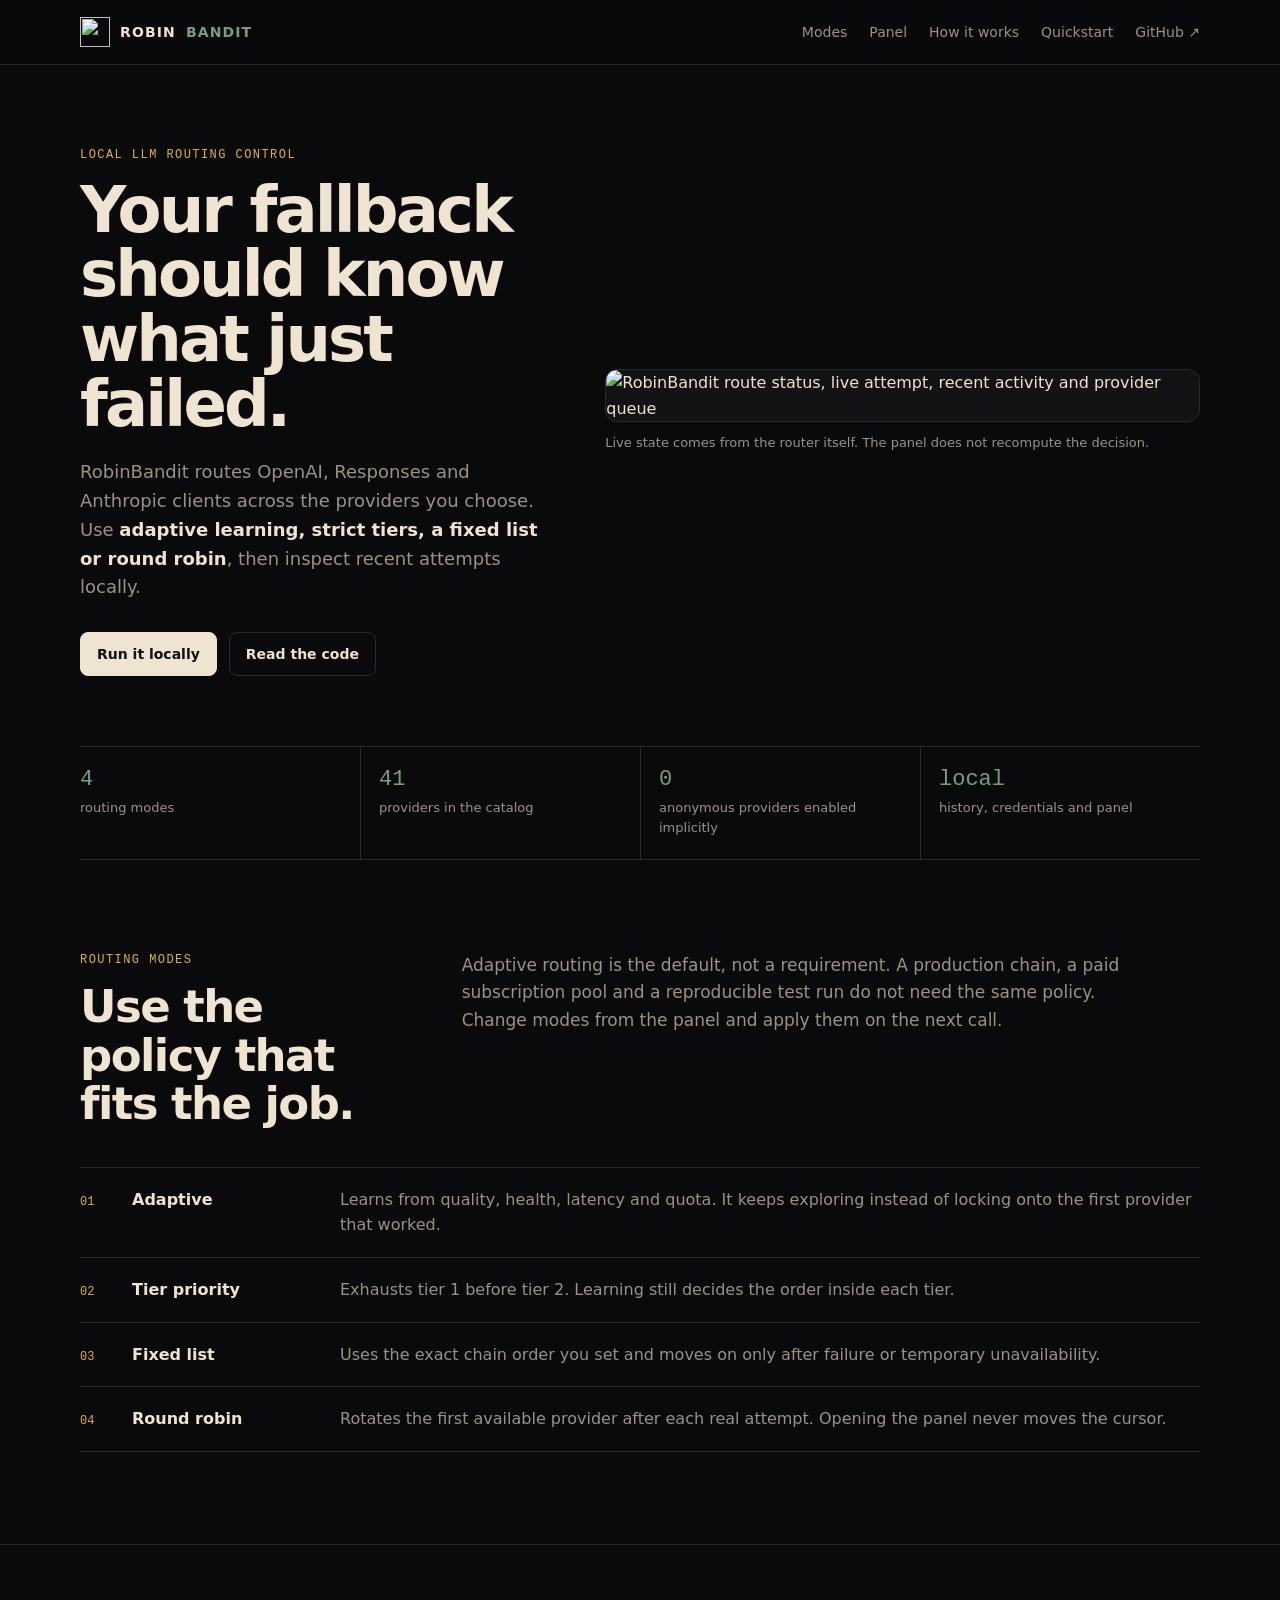
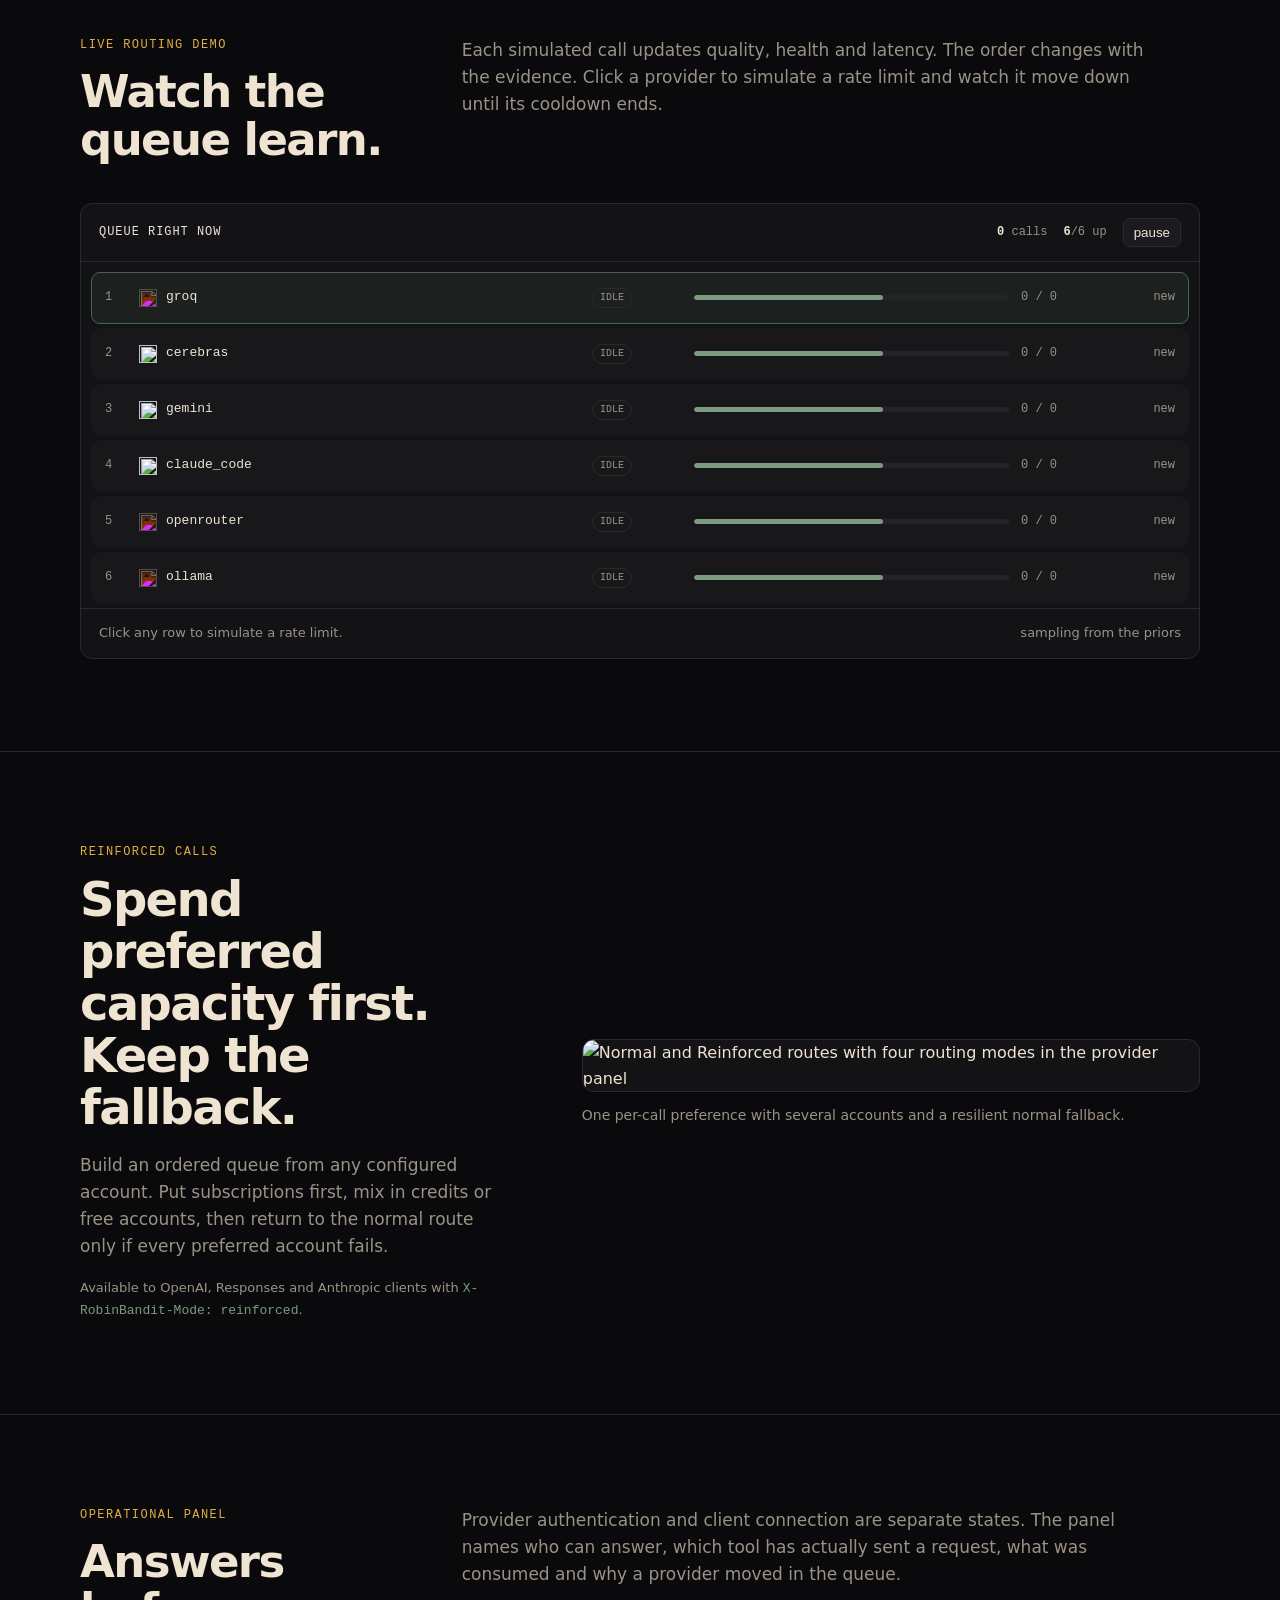
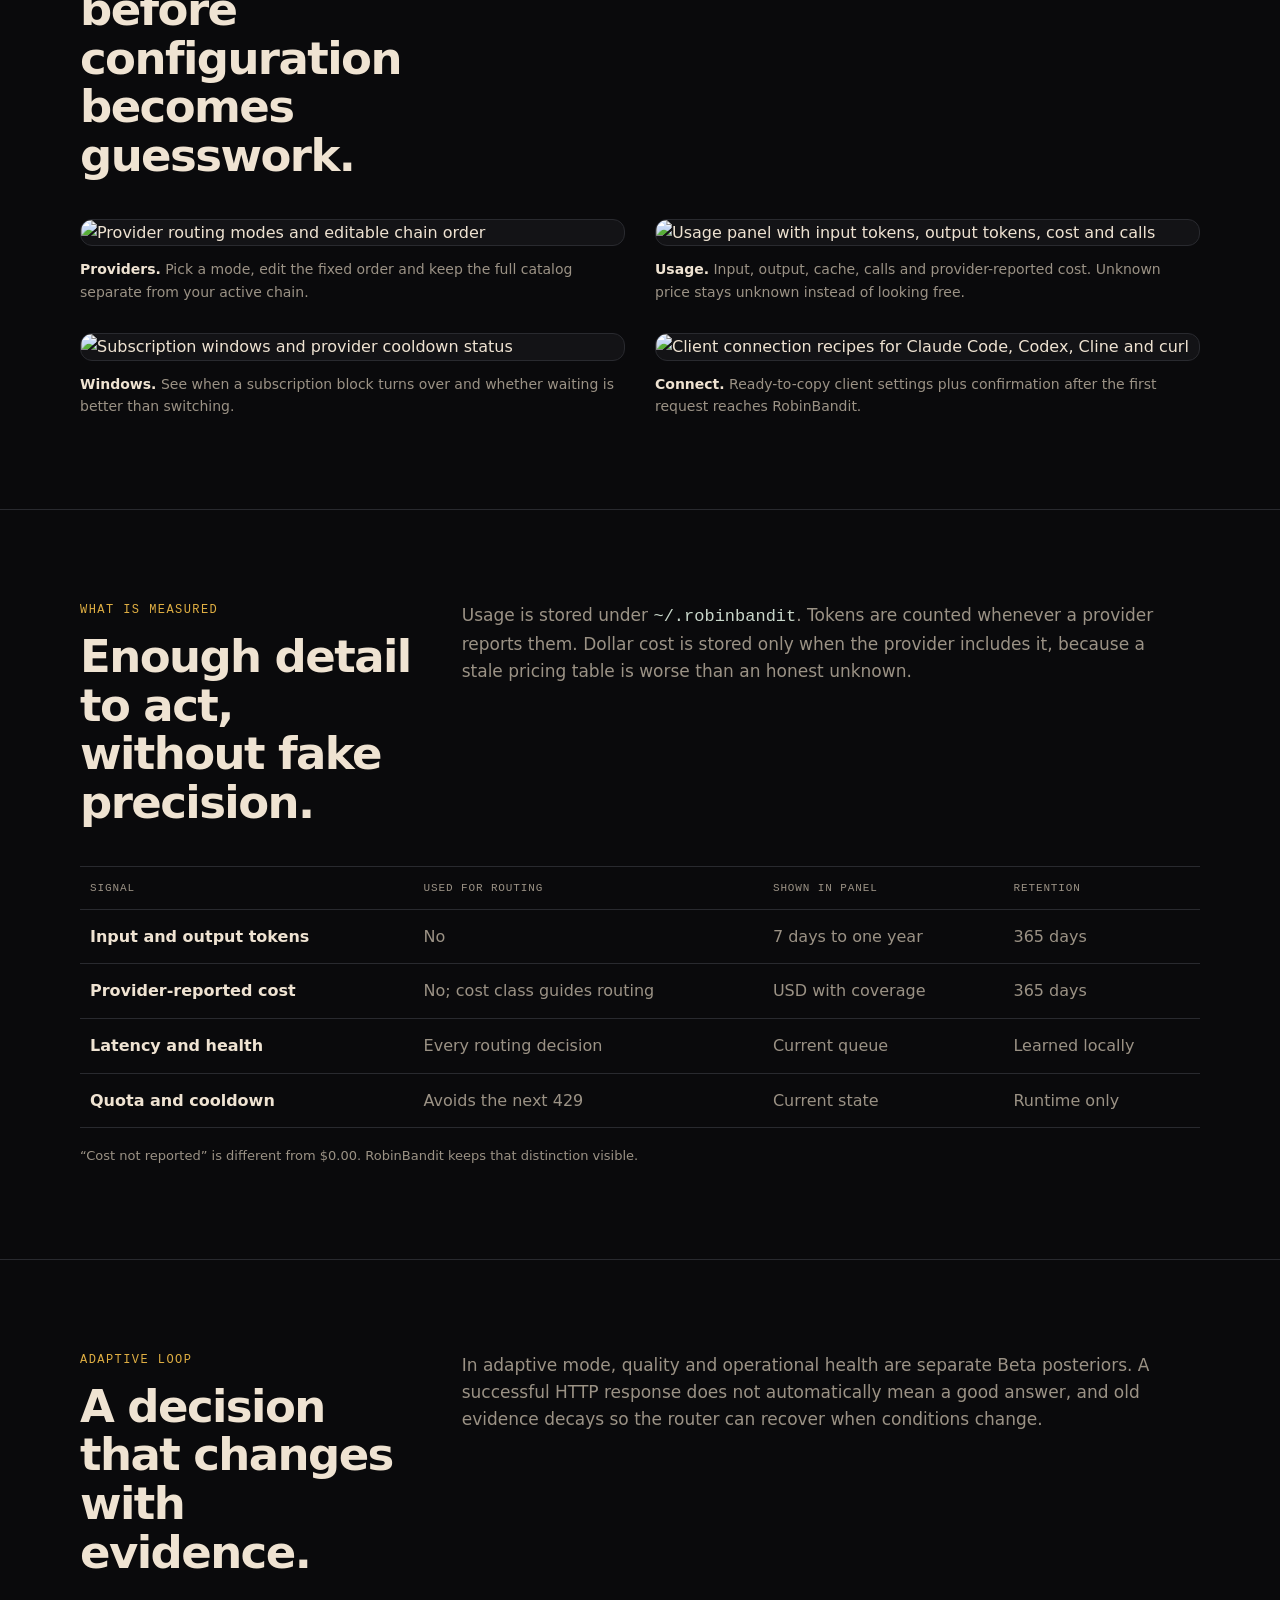
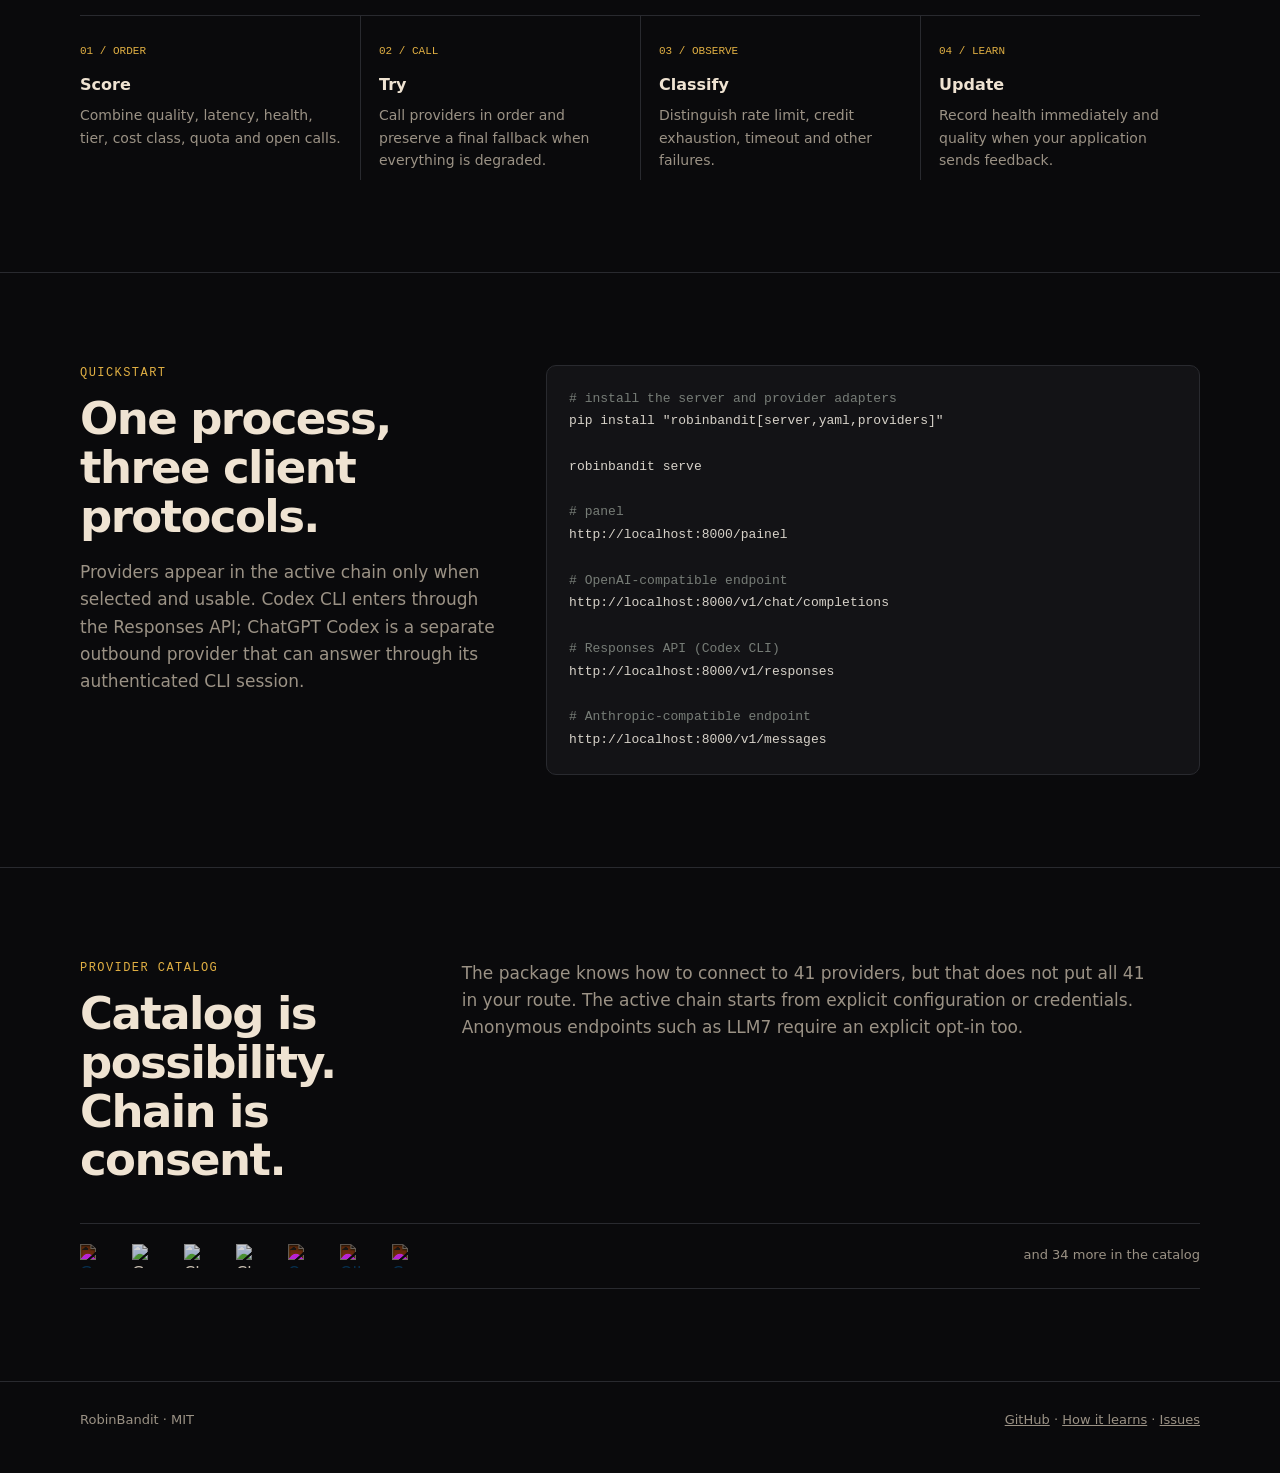
==== commit a6995b31: "Organiza módulos internos e melhora painel Agrupa providers, contas, roteamento, estado, catálogo, A" ====
--- a/site/index.html
+++ b/site/index.html
@@ -85,7 +85,9 @@
     pre { margin:0; padding:22px; overflow-x:auto; border:1px solid var(--line); border-radius:10px; background:var(--panel); color:#d7d2c9; font-size:13px; line-height:1.75; }
     .comment { color:#777d77; }
     .provider-row { display:flex; align-items:center; gap:28px; flex-wrap:wrap; margin-top:34px; padding-block:20px; border-block:1px solid var(--line); }
-    .provider-row img { width:24px; height:24px; object-fit:contain; opacity:.75; } .provider-note { margin-left:auto; color:var(--muted); font-size:13px; }
+    .provider-row img { width:24px; height:24px; object-fit:contain; opacity:.82; }
+    .provider-row img[src$="groq.svg"],.provider-row img[src$="openrouter.svg"],.provider-row img[src$="ollama.svg"],.provider-row img[src$="cerebras.svg"] { filter:invert(91%) sepia(9%) saturate(413%) hue-rotate(348deg) brightness(102%); }
+    .provider-note { margin-left:auto; color:var(--muted); font-size:13px; }
     footer { padding:28px 0 44px; color:var(--muted); font-size:13px; } footer .wrap { display:flex; justify-content:space-between; gap:20px; } footer a:hover { color:var(--text); }
     @media (max-width:820px) { .links a:not(:last-child){display:none}.hero,.section-head,.quick,.feature{grid-template-columns:1fr;gap:30px}h1{max-width:15ch}.facts,.loop{grid-template-columns:1fr 1fr}.fact:nth-child(3),.step:nth-child(3){border-left:0}.fact:nth-child(n+3),.step:nth-child(n+3){border-top:1px solid var(--line)}.demo-row{grid-template-columns:18px 1fr 78px 62px}.demo-quality,.demo-why{display:none} }
     @media (max-width:580px) { .wrap{width:min(calc(100% - 26px),var(--max))}.hero{padding:58px 0 52px}section.block{padding:66px 0}.shots,.facts,.loop{grid-template-columns:1fr}.fact+.fact,.step+.step{padding-left:0;border-left:0;border-top:1px solid var(--line)}.mode{grid-template-columns:28px 1fr;gap:10px}.mode p{grid-column:2}footer .wrap{flex-direction:column} }
@@ -100,8 +102,8 @@
   <main id="top">
     <div class="wrap">
       <section class="hero">
-        <div><p class="label">Local LLM routing control</p><h1>Your fallback should know what just failed.</h1><p class="lead">RobinBandit routes one OpenAI or Anthropic endpoint across the providers you choose. Use <strong>adaptive learning, strict tiers, a fixed list or round robin</strong>, then inspect every decision locally.</p><div class="actions"><a class="button primary" href="#start">Run it locally</a><a class="button" href="https://github.com/Ryanleoncoder/RobinBandit">Read the code</a></div></div>
-        <figure><div class="screenshot"><img src="imagens/painel-agora.png" alt="RobinBandit current queue with provider health, quality, latency and routing reason"></div><figcaption class="caption">The queue comes from the router itself. The panel does not recompute the decision.</figcaption></figure>
+        <div><p class="label">Local LLM routing control</p><h1>Your fallback should know what just failed.</h1><p class="lead">RobinBandit routes OpenAI, Responses and Anthropic clients across the providers you choose. Use <strong>adaptive learning, strict tiers, a fixed list or round robin</strong>, then inspect recent attempts locally.</p><div class="actions"><a class="button primary" href="#start">Run it locally</a><a class="button" href="https://github.com/Ryanleoncoder/RobinBandit">Read the code</a></div></div>
+        <figure><div class="screenshot"><img src="imagens/painel-agora.png" alt="RobinBandit route status, live attempt, recent activity and provider queue"></div><figcaption class="caption">Live state comes from the router itself. The panel does not recompute the decision.</figcaption></figure>
       </section>
       <div class="facts" aria-label="Project facts"><div class="fact"><b>4</b><span>routing modes</span></div><div class="fact"><b>41</b><span>providers in the catalog</span></div><div class="fact"><b>0</b><span>anonymous providers enabled implicitly</span></div><div class="fact"><b>local</b><span>history, credentials and panel</span></div></div>
     </div>
@@ -121,8 +123,8 @@
     </div></section>
 
     <section class="block"><div class="wrap feature">
-      <div><p class="label">Reinforced calls</p><h2>Spend preferred capacity first. Keep the fallback.</h2><p class="section-copy">Build an ordered queue from any configured account. Put subscriptions first, mix in credits or free accounts, then return to the normal route only if every preferred account fails.</p><p class="note">Available to OpenAI and Anthropic clients with <code>X-RobinBandit-Mode: reinforced</code>.</p></div>
-      <figure><div class="screenshot"><img src="imagens/painel-credenciais.png" alt="Ordered Reinforced account queue above the credential catalog"></div><figcaption>One ordered preference with several accounts and a resilient fallback.</figcaption></figure>
+      <div><p class="label">Reinforced calls</p><h2>Spend preferred capacity first. Keep the fallback.</h2><p class="section-copy">Build an ordered queue from any configured account. Put subscriptions first, mix in credits or free accounts, then return to the normal route only if every preferred account fails.</p><p class="note">Available to OpenAI, Responses and Anthropic clients with <code>X-RobinBandit-Mode: reinforced</code>.</p></div>
+      <figure><div class="screenshot"><img src="imagens/painel-provedores.png" alt="Normal and Reinforced routes with four routing modes in the provider panel"></div><figcaption>One per-call preference with several accounts and a resilient normal fallback.</figcaption></figure>
     </div></section>
 
     <section class="block" id="panel"><div class="wrap">
@@ -137,7 +139,7 @@
 
     <section class="block"><div class="wrap">
       <div class="section-head"><div><p class="label">What is measured</p><h2>Enough detail to act, without fake precision.</h2></div><p class="section-copy">Usage is stored under <code>~/.robinbandit</code>. Tokens are counted whenever a provider reports them. Dollar cost is stored only when the provider includes it, because a stale pricing table is worse than an honest unknown.</p></div>
-      <table class="data-table"><thead><tr><th>Signal</th><th>Used for routing</th><th>Shown in panel</th><th>Retention</th></tr></thead><tbody><tr><td>Input and output tokens</td><td class="yes">Per response</td><td class="yes">30 days and year</td><td>365 days</td></tr><tr><td>Provider cost</td><td>When supplied</td><td class="yes">USD with coverage</td><td>365 days</td></tr><tr><td>Latency and health</td><td class="yes">Every routing decision</td><td class="yes">Current queue</td><td>Learned locally</td></tr><tr><td>Quota and cooldown</td><td class="yes">Avoids the next 429</td><td class="yes">Current state</td><td>Runtime only</td></tr></tbody></table>
+      <table class="data-table"><thead><tr><th>Signal</th><th>Used for routing</th><th>Shown in panel</th><th>Retention</th></tr></thead><tbody><tr><td>Input and output tokens</td><td>No</td><td class="yes">7 days to one year</td><td>365 days</td></tr><tr><td>Provider-reported cost</td><td>No; cost class guides routing</td><td class="yes">USD with coverage</td><td>365 days</td></tr><tr><td>Latency and health</td><td class="yes">Every routing decision</td><td class="yes">Current queue</td><td>Learned locally</td></tr><tr><td>Quota and cooldown</td><td class="yes">Avoids the next 429</td><td class="yes">Current state</td><td>Runtime only</td></tr></tbody></table>
       <p class="note">“Cost not reported” is different from $0.00. RobinBandit keeps that distinction visible.</p>
     </div></section>
 
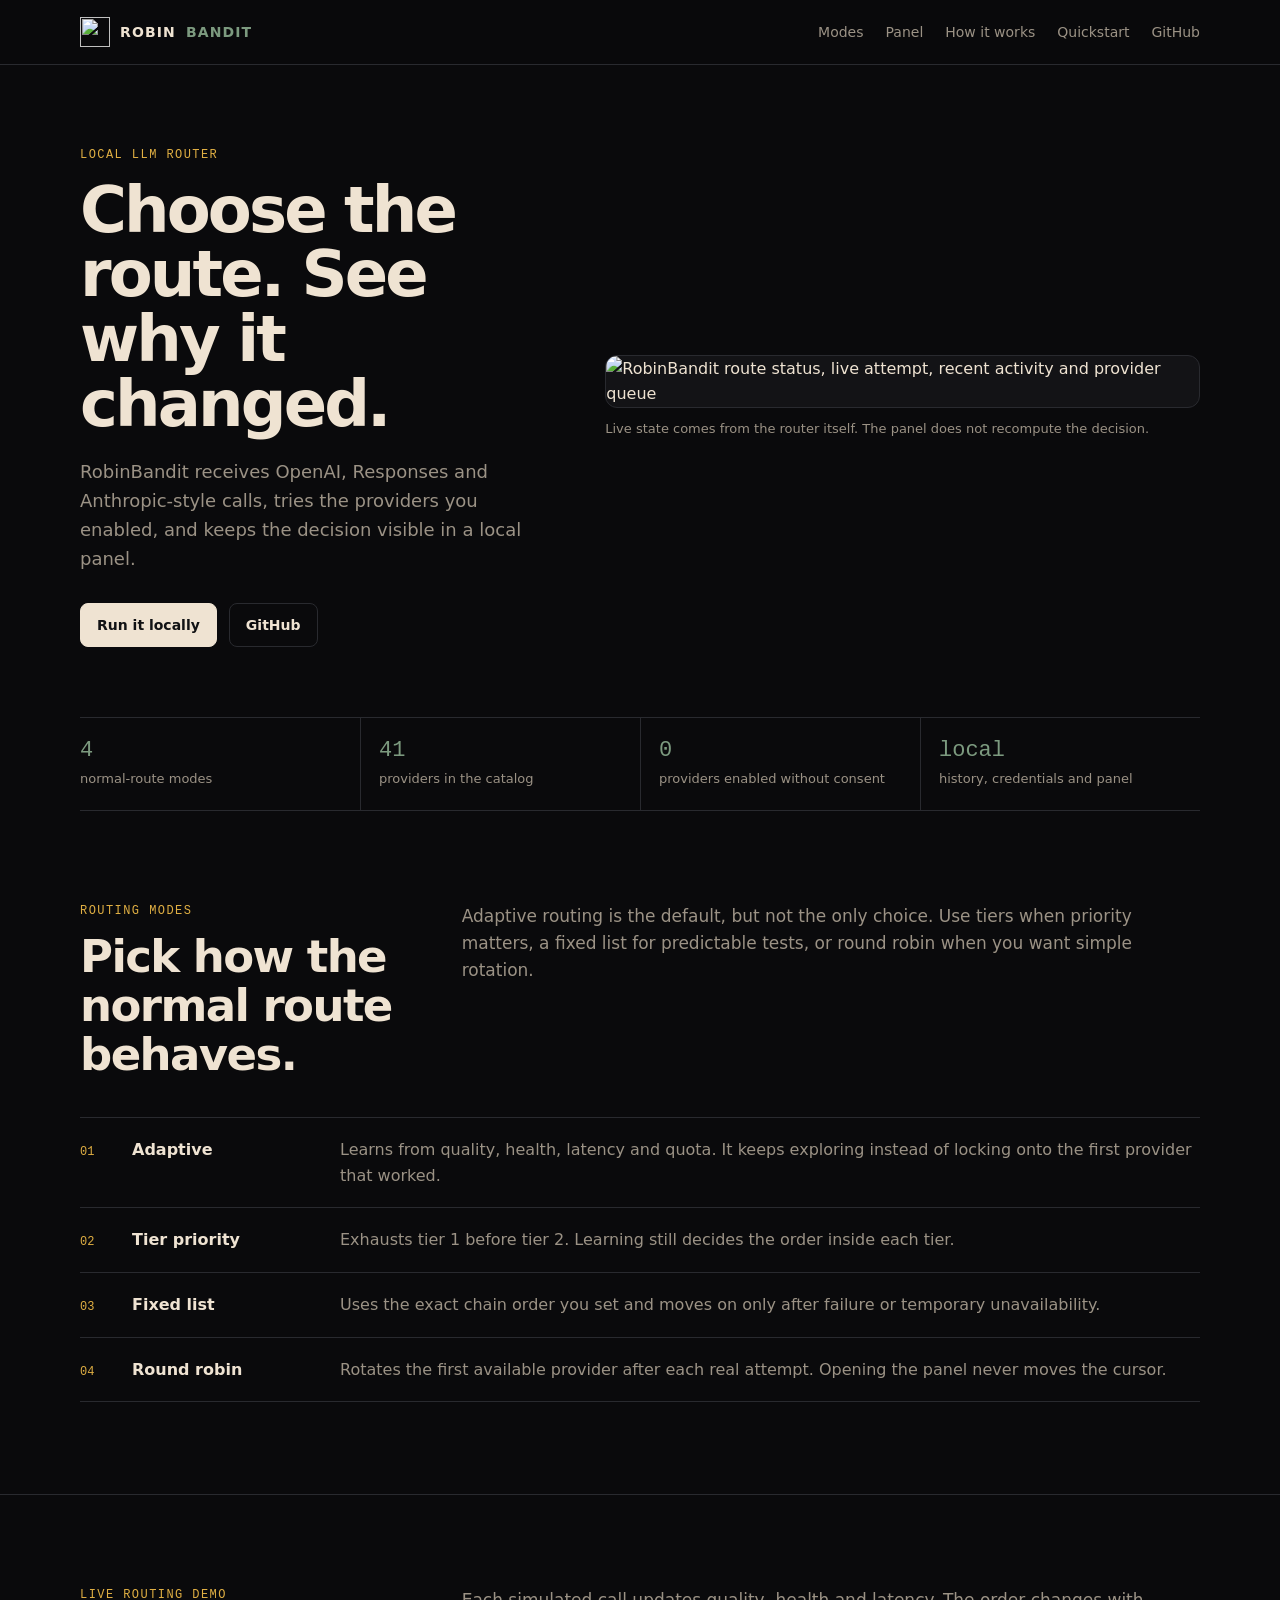
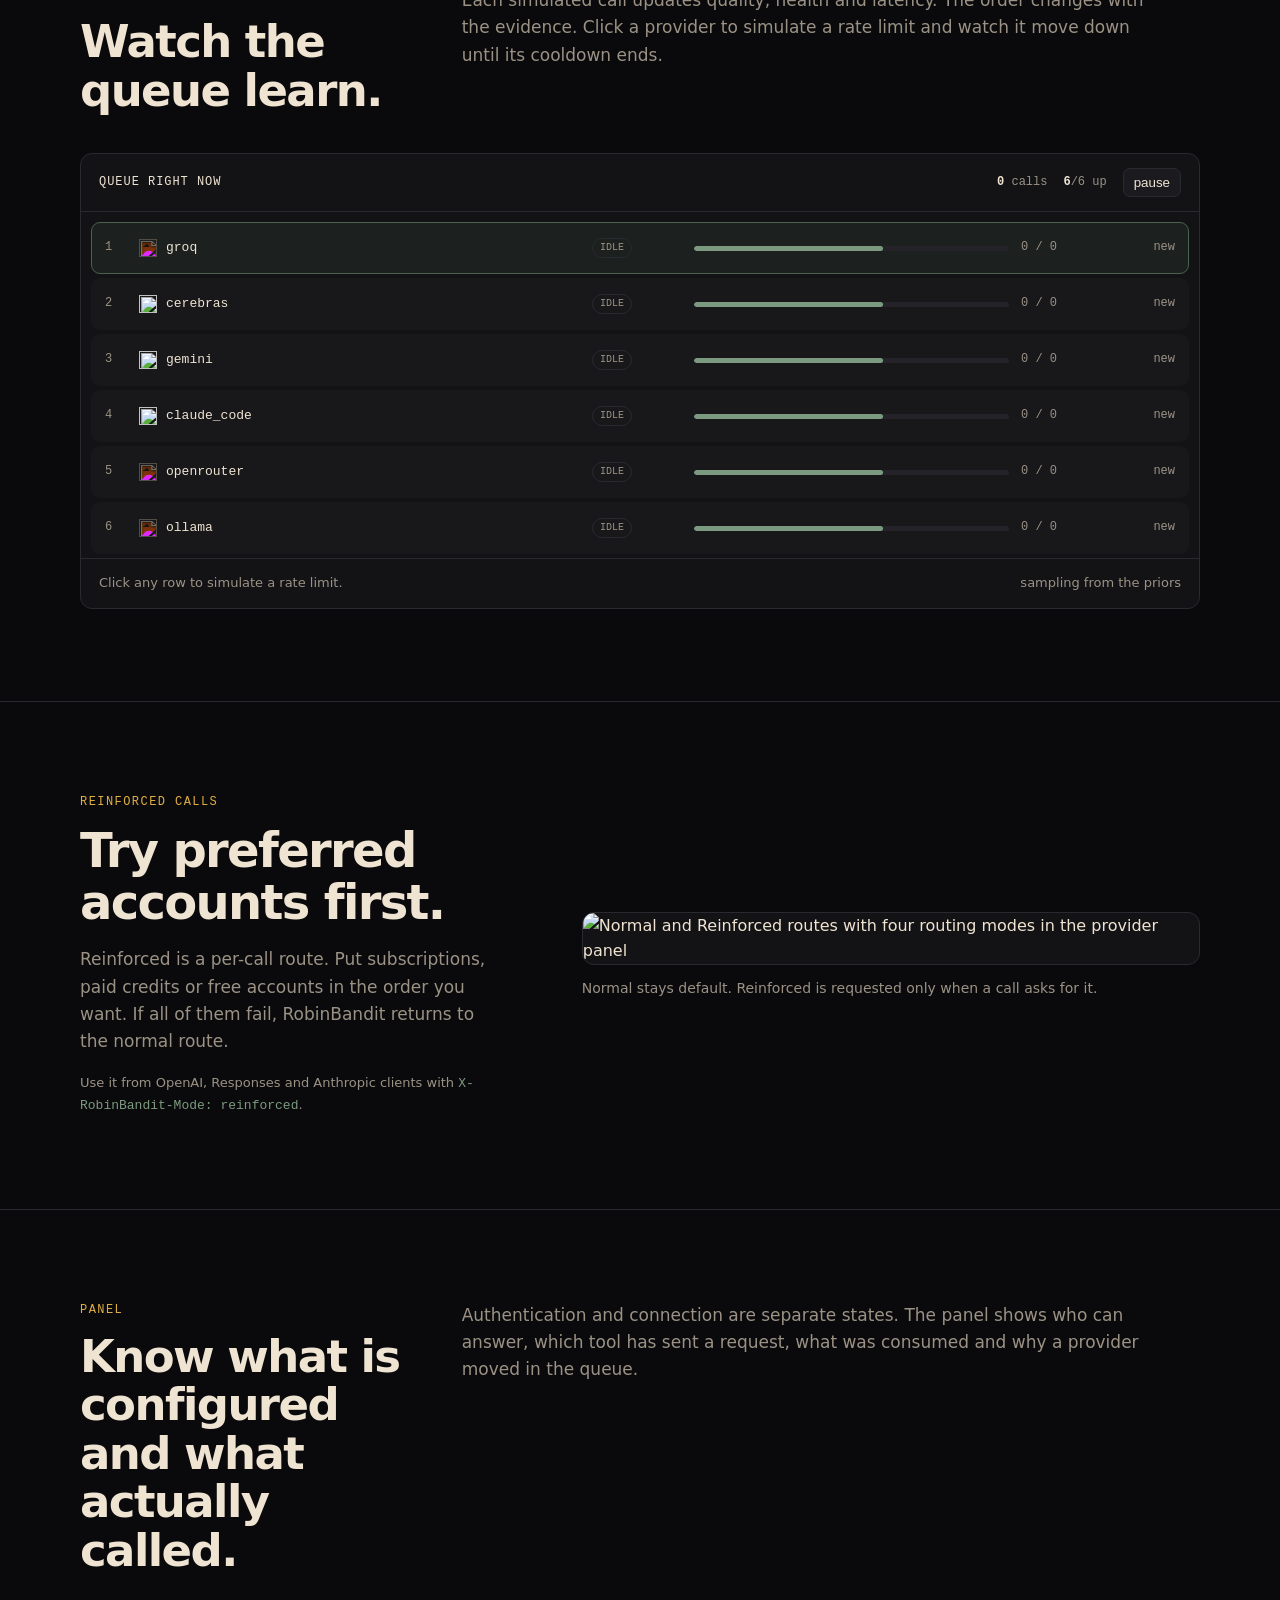
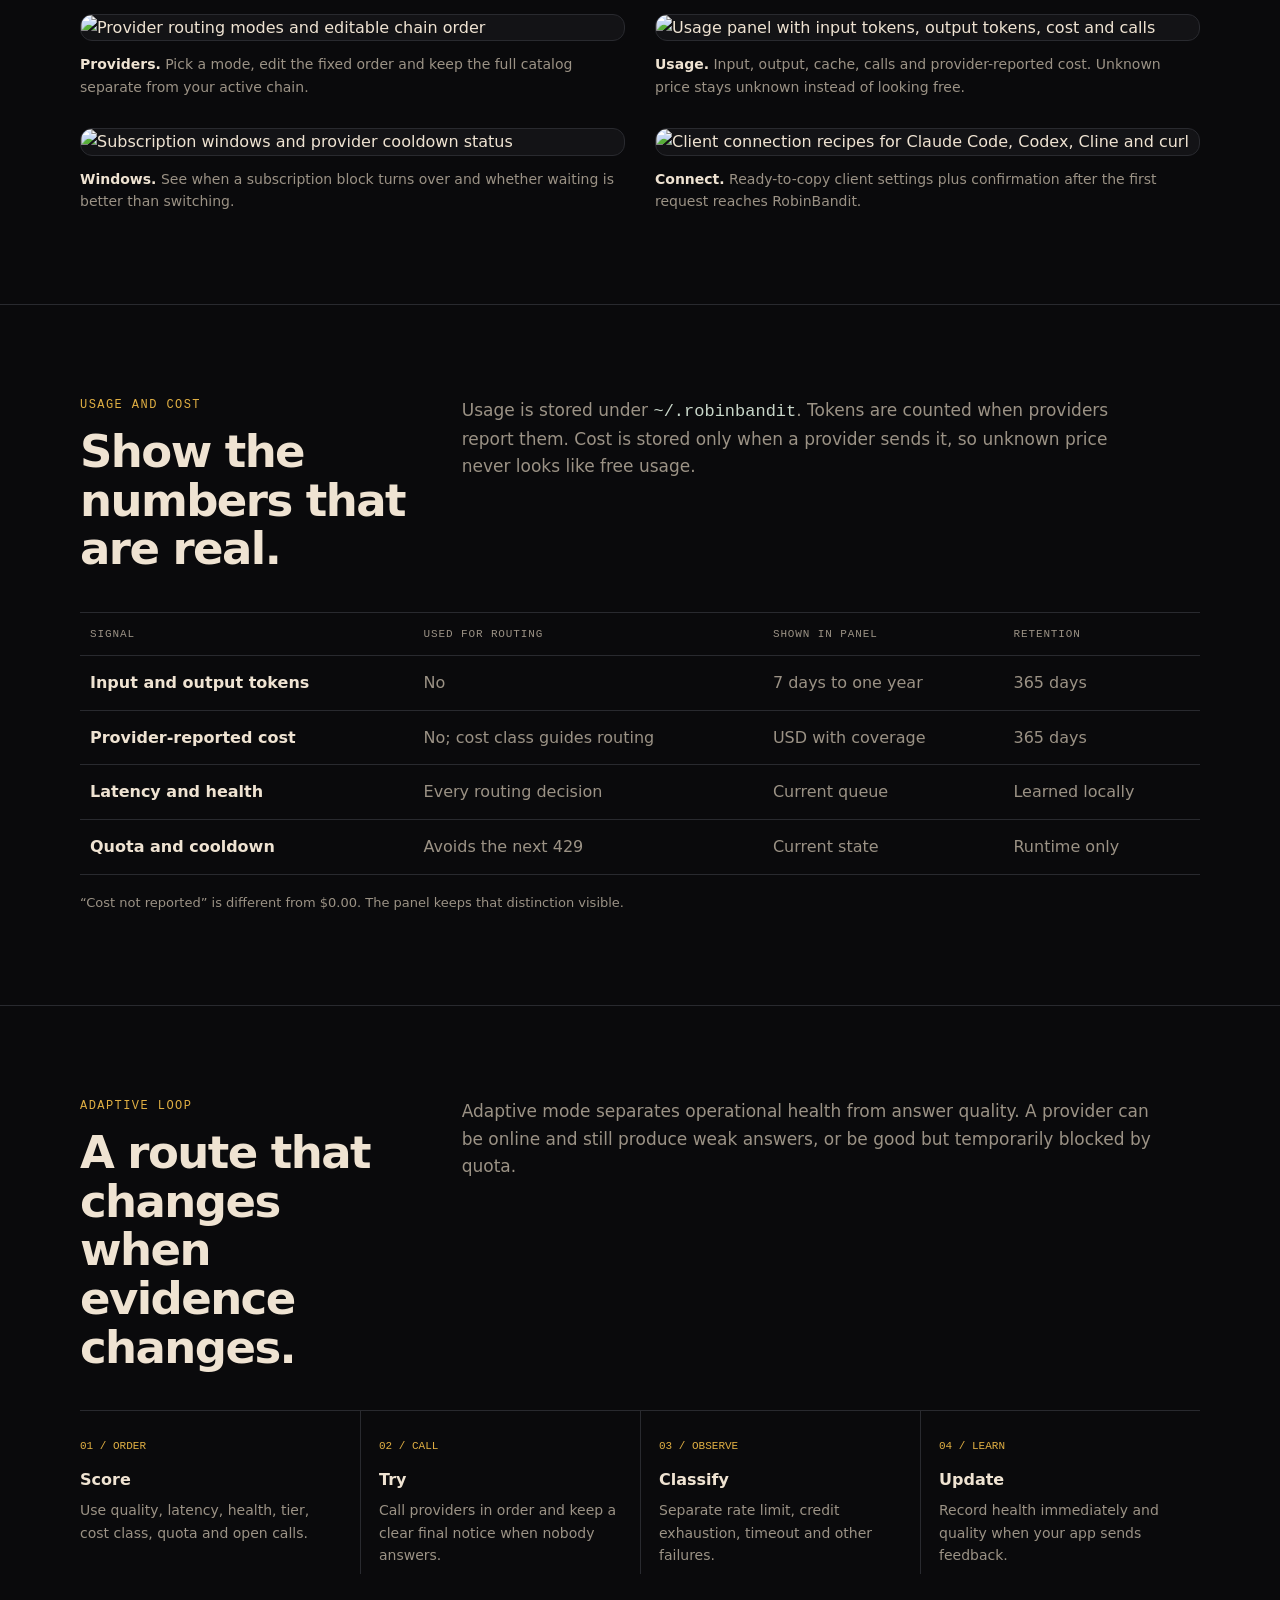
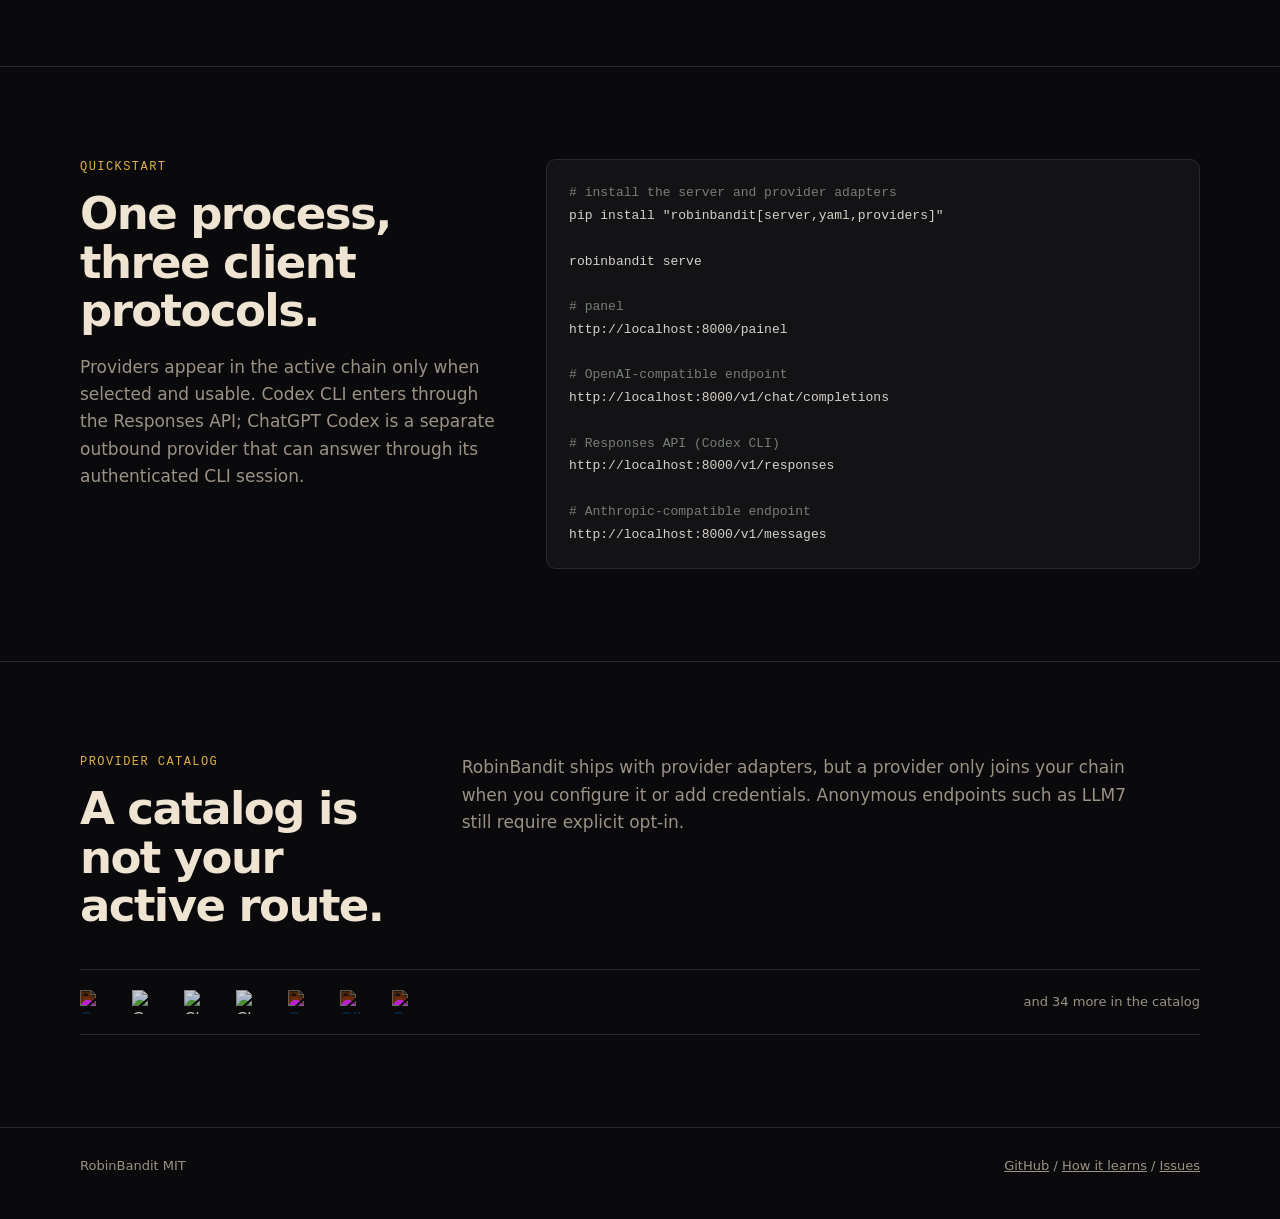
==== commit 04245858: "Melhoria do README e do site, adição de textos no painel" ====
--- a/site/index.html
+++ b/site/index.html
@@ -3,7 +3,7 @@
 <head>
   <meta charset="utf-8">
   <meta name="viewport" content="width=device-width, initial-scale=1">
-  <meta name="description" content="RobinBandit routes LLM calls with adaptive learning, strict tiers, fixed fallback lists or round robin, with local usage and health visibility.">
+  <meta name="description" content="RobinBandit routes LLM calls across your providers and shows the route, health, tokens, cost coverage and quota state in a local panel.">
   <meta name="theme-color" content="#0a0a0c">
   <title>RobinBandit | LLM routing you can inspect</title>
   <link rel="icon" type="image/png" href="robinbandit_logo1.png">
@@ -96,20 +96,20 @@
 <body>
   <header class="topbar"><div class="wrap">
     <a class="brand" href="#top"><img src="robinbandit_logo1.png" alt="">ROBIN<b>BANDIT</b></a>
-    <nav class="links" aria-label="Primary navigation"><a href="#modes">Modes</a><a href="#panel">Panel</a><a href="#how">How it works</a><a href="#start">Quickstart</a><a href="https://github.com/Ryanleoncoder/RobinBandit">GitHub ↗</a></nav>
+    <nav class="links" aria-label="Primary navigation"><a href="#modes">Modes</a><a href="#panel">Panel</a><a href="#how">How it works</a><a href="#start">Quickstart</a><a href="https://github.com/Ryanleoncoder/RobinBandit">GitHub</a></nav>
   </div></header>
 
   <main id="top">
     <div class="wrap">
       <section class="hero">
-        <div><p class="label">Local LLM routing control</p><h1>Your fallback should know what just failed.</h1><p class="lead">RobinBandit routes OpenAI, Responses and Anthropic clients across the providers you choose. Use <strong>adaptive learning, strict tiers, a fixed list or round robin</strong>, then inspect recent attempts locally.</p><div class="actions"><a class="button primary" href="#start">Run it locally</a><a class="button" href="https://github.com/Ryanleoncoder/RobinBandit">Read the code</a></div></div>
+        <div><p class="label">Local LLM router</p><h1>Choose the route. See why it changed.</h1><p class="lead">RobinBandit receives OpenAI, Responses and Anthropic-style calls, tries the providers you enabled, and keeps the decision visible in a local panel.</p><div class="actions"><a class="button primary" href="#start">Run it locally</a><a class="button" href="https://github.com/Ryanleoncoder/RobinBandit">GitHub</a></div></div>
         <figure><div class="screenshot"><img src="imagens/painel-agora.png" alt="RobinBandit route status, live attempt, recent activity and provider queue"></div><figcaption class="caption">Live state comes from the router itself. The panel does not recompute the decision.</figcaption></figure>
       </section>
-      <div class="facts" aria-label="Project facts"><div class="fact"><b>4</b><span>routing modes</span></div><div class="fact"><b>41</b><span>providers in the catalog</span></div><div class="fact"><b>0</b><span>anonymous providers enabled implicitly</span></div><div class="fact"><b>local</b><span>history, credentials and panel</span></div></div>
+      <div class="facts" aria-label="Project facts"><div class="fact"><b>4</b><span>normal-route modes</span></div><div class="fact"><b>41</b><span>providers in the catalog</span></div><div class="fact"><b>0</b><span>providers enabled without consent</span></div><div class="fact"><b>local</b><span>history, credentials and panel</span></div></div>
     </div>
 
     <section class="block" id="modes"><div class="wrap">
-      <div class="section-head"><div><p class="label">Routing modes</p><h2>Use the policy that fits the job.</h2></div><p class="section-copy">Adaptive routing is the default, not a requirement. A production chain, a paid subscription pool and a reproducible test run do not need the same policy. Change modes from the panel and apply them on the next call.</p></div>
+      <div class="section-head"><div><p class="label">Routing modes</p><h2>Pick how the normal route behaves.</h2></div><p class="section-copy">Adaptive routing is the default, but not the only choice. Use tiers when priority matters, a fixed list for predictable tests, or round robin when you want simple rotation.</p></div>
       <div class="mode-list"><div class="mode"><span class="n">01</span><h3>Adaptive</h3><p>Learns from quality, health, latency and quota. It keeps exploring instead of locking onto the first provider that worked.</p></div><div class="mode"><span class="n">02</span><h3>Tier priority</h3><p>Exhausts tier 1 before tier 2. Learning still decides the order inside each tier.</p></div><div class="mode"><span class="n">03</span><h3>Fixed list</h3><p>Uses the exact chain order you set and moves on only after failure or temporary unavailability.</p></div><div class="mode"><span class="n">04</span><h3>Round robin</h3><p>Rotates the first available provider after each real attempt. Opening the panel never moves the cursor.</p></div></div>
     </div></section>
 
@@ -123,12 +123,12 @@
     </div></section>
 
     <section class="block"><div class="wrap feature">
-      <div><p class="label">Reinforced calls</p><h2>Spend preferred capacity first. Keep the fallback.</h2><p class="section-copy">Build an ordered queue from any configured account. Put subscriptions first, mix in credits or free accounts, then return to the normal route only if every preferred account fails.</p><p class="note">Available to OpenAI, Responses and Anthropic clients with <code>X-RobinBandit-Mode: reinforced</code>.</p></div>
-      <figure><div class="screenshot"><img src="imagens/painel-provedores.png" alt="Normal and Reinforced routes with four routing modes in the provider panel"></div><figcaption>One per-call preference with several accounts and a resilient normal fallback.</figcaption></figure>
+      <div><p class="label">Reinforced calls</p><h2>Try preferred accounts first.</h2><p class="section-copy">Reinforced is a per-call route. Put subscriptions, paid credits or free accounts in the order you want. If all of them fail, RobinBandit returns to the normal route.</p><p class="note">Use it from OpenAI, Responses and Anthropic clients with <code>X-RobinBandit-Mode: reinforced</code>.</p></div>
+      <figure><div class="screenshot"><img src="imagens/painel-provedores.png" alt="Normal and Reinforced routes with four routing modes in the provider panel"></div><figcaption>Normal stays default. Reinforced is requested only when a call asks for it.</figcaption></figure>
     </div></section>
 
     <section class="block" id="panel"><div class="wrap">
-      <div class="section-head"><div><p class="label">Operational panel</p><h2>Answers before configuration becomes guesswork.</h2></div><p class="section-copy">Provider authentication and client connection are separate states. The panel names who can answer, which tool has actually sent a request, what was consumed and why a provider moved in the queue.</p></div>
+      <div class="section-head"><div><p class="label">Panel</p><h2>Know what is configured and what actually called.</h2></div><p class="section-copy">Authentication and connection are separate states. The panel shows who can answer, which tool has sent a request, what was consumed and why a provider moved in the queue.</p></div>
       <div class="shots">
         <figure><div class="screenshot"><img src="imagens/painel-provedores.png" alt="Provider routing modes and editable chain order"></div><figcaption><b>Providers.</b> Pick a mode, edit the fixed order and keep the full catalog separate from your active chain.</figcaption></figure>
         <figure><div class="screenshot"><img src="imagens/painel-uso.png" alt="Usage panel with input tokens, output tokens, cost and calls"></div><figcaption><b>Usage.</b> Input, output, cache, calls and provider-reported cost. Unknown price stays unknown instead of looking free.</figcaption></figure>
@@ -138,14 +138,14 @@
     </div></section>
 
     <section class="block"><div class="wrap">
-      <div class="section-head"><div><p class="label">What is measured</p><h2>Enough detail to act, without fake precision.</h2></div><p class="section-copy">Usage is stored under <code>~/.robinbandit</code>. Tokens are counted whenever a provider reports them. Dollar cost is stored only when the provider includes it, because a stale pricing table is worse than an honest unknown.</p></div>
+      <div class="section-head"><div><p class="label">Usage and cost</p><h2>Show the numbers that are real.</h2></div><p class="section-copy">Usage is stored under <code>~/.robinbandit</code>. Tokens are counted when providers report them. Cost is stored only when a provider sends it, so unknown price never looks like free usage.</p></div>
       <table class="data-table"><thead><tr><th>Signal</th><th>Used for routing</th><th>Shown in panel</th><th>Retention</th></tr></thead><tbody><tr><td>Input and output tokens</td><td>No</td><td class="yes">7 days to one year</td><td>365 days</td></tr><tr><td>Provider-reported cost</td><td>No; cost class guides routing</td><td class="yes">USD with coverage</td><td>365 days</td></tr><tr><td>Latency and health</td><td class="yes">Every routing decision</td><td class="yes">Current queue</td><td>Learned locally</td></tr><tr><td>Quota and cooldown</td><td class="yes">Avoids the next 429</td><td class="yes">Current state</td><td>Runtime only</td></tr></tbody></table>
-      <p class="note">“Cost not reported” is different from $0.00. RobinBandit keeps that distinction visible.</p>
+      <p class="note">“Cost not reported” is different from $0.00. The panel keeps that distinction visible.</p>
     </div></section>
 
     <section class="block" id="how"><div class="wrap">
-      <div class="section-head"><div><p class="label">Adaptive loop</p><h2>A decision that changes with evidence.</h2></div><p class="section-copy">In adaptive mode, quality and operational health are separate Beta posteriors. A successful HTTP response does not automatically mean a good answer, and old evidence decays so the router can recover when conditions change.</p></div>
-      <div class="loop"><div class="step"><small>01 / ORDER</small><h3>Score</h3><p>Combine quality, latency, health, tier, cost class, quota and open calls.</p></div><div class="step"><small>02 / CALL</small><h3>Try</h3><p>Call providers in order and preserve a final fallback when everything is degraded.</p></div><div class="step"><small>03 / OBSERVE</small><h3>Classify</h3><p>Distinguish rate limit, credit exhaustion, timeout and other failures.</p></div><div class="step"><small>04 / LEARN</small><h3>Update</h3><p>Record health immediately and quality when your application sends feedback.</p></div></div>
+      <div class="section-head"><div><p class="label">Adaptive loop</p><h2>A route that changes when evidence changes.</h2></div><p class="section-copy">Adaptive mode separates operational health from answer quality. A provider can be online and still produce weak answers, or be good but temporarily blocked by quota.</p></div>
+      <div class="loop"><div class="step"><small>01 / ORDER</small><h3>Score</h3><p>Use quality, latency, health, tier, cost class, quota and open calls.</p></div><div class="step"><small>02 / CALL</small><h3>Try</h3><p>Call providers in order and keep a clear final notice when nobody answers.</p></div><div class="step"><small>03 / OBSERVE</small><h3>Classify</h3><p>Separate rate limit, credit exhaustion, timeout and other failures.</p></div><div class="step"><small>04 / LEARN</small><h3>Update</h3><p>Record health immediately and quality when your app sends feedback.</p></div></div>
     </div></section>
 
     <section class="block" id="start"><div class="wrap quick">
@@ -169,12 +169,12 @@
     </div></section>
 
     <section class="block"><div class="wrap">
-      <div class="section-head"><div><p class="label">Provider catalog</p><h2>Catalog is possibility. Chain is consent.</h2></div><p class="section-copy">The package knows how to connect to 41 providers, but that does not put all 41 in your route. The active chain starts from explicit configuration or credentials. Anonymous endpoints such as LLM7 require an explicit opt-in too.</p></div>
+      <div class="section-head"><div><p class="label">Provider catalog</p><h2>A catalog is not your active route.</h2></div><p class="section-copy">RobinBandit ships with provider adapters, but a provider only joins your chain when you configure it or add credentials. Anonymous endpoints such as LLM7 still require explicit opt-in.</p></div>
       <div class="provider-row" aria-label="Example providers"><img src="logos/groq.svg" alt="Groq"><img src="logos/gemini.svg" alt="Gemini"><img src="logos/claude_code.svg" alt="Claude Code"><img src="logos/chatgpt_codex.svg" alt="ChatGPT Codex"><img src="logos/openrouter.svg" alt="OpenRouter"><img src="logos/ollama.svg" alt="Ollama"><img src="logos/cerebras.svg" alt="Cerebras"><span class="provider-note">and 34 more in the catalog</span></div>
     </div></section>
   </main>
 
-  <footer><div class="wrap"><span>RobinBandit · MIT</span><span><a href="https://github.com/Ryanleoncoder/RobinBandit">GitHub</a> · <a href="https://github.com/Ryanleoncoder/RobinBandit/blob/main/docs/como-aprende.md">How it learns</a> · <a href="https://github.com/Ryanleoncoder/RobinBandit/issues">Issues</a></span></div></footer>
+  <footer><div class="wrap"><span>RobinBandit MIT</span><span><a href="https://github.com/Ryanleoncoder/RobinBandit">GitHub</a> / <a href="https://github.com/Ryanleoncoder/RobinBandit/blob/main/docs/como-aprende.md">How it learns</a> / <a href="https://github.com/Ryanleoncoder/RobinBandit/issues">Issues</a></span></div></footer>
   <script>
   (function () {
     const queue = document.getElementById('demo-queue');
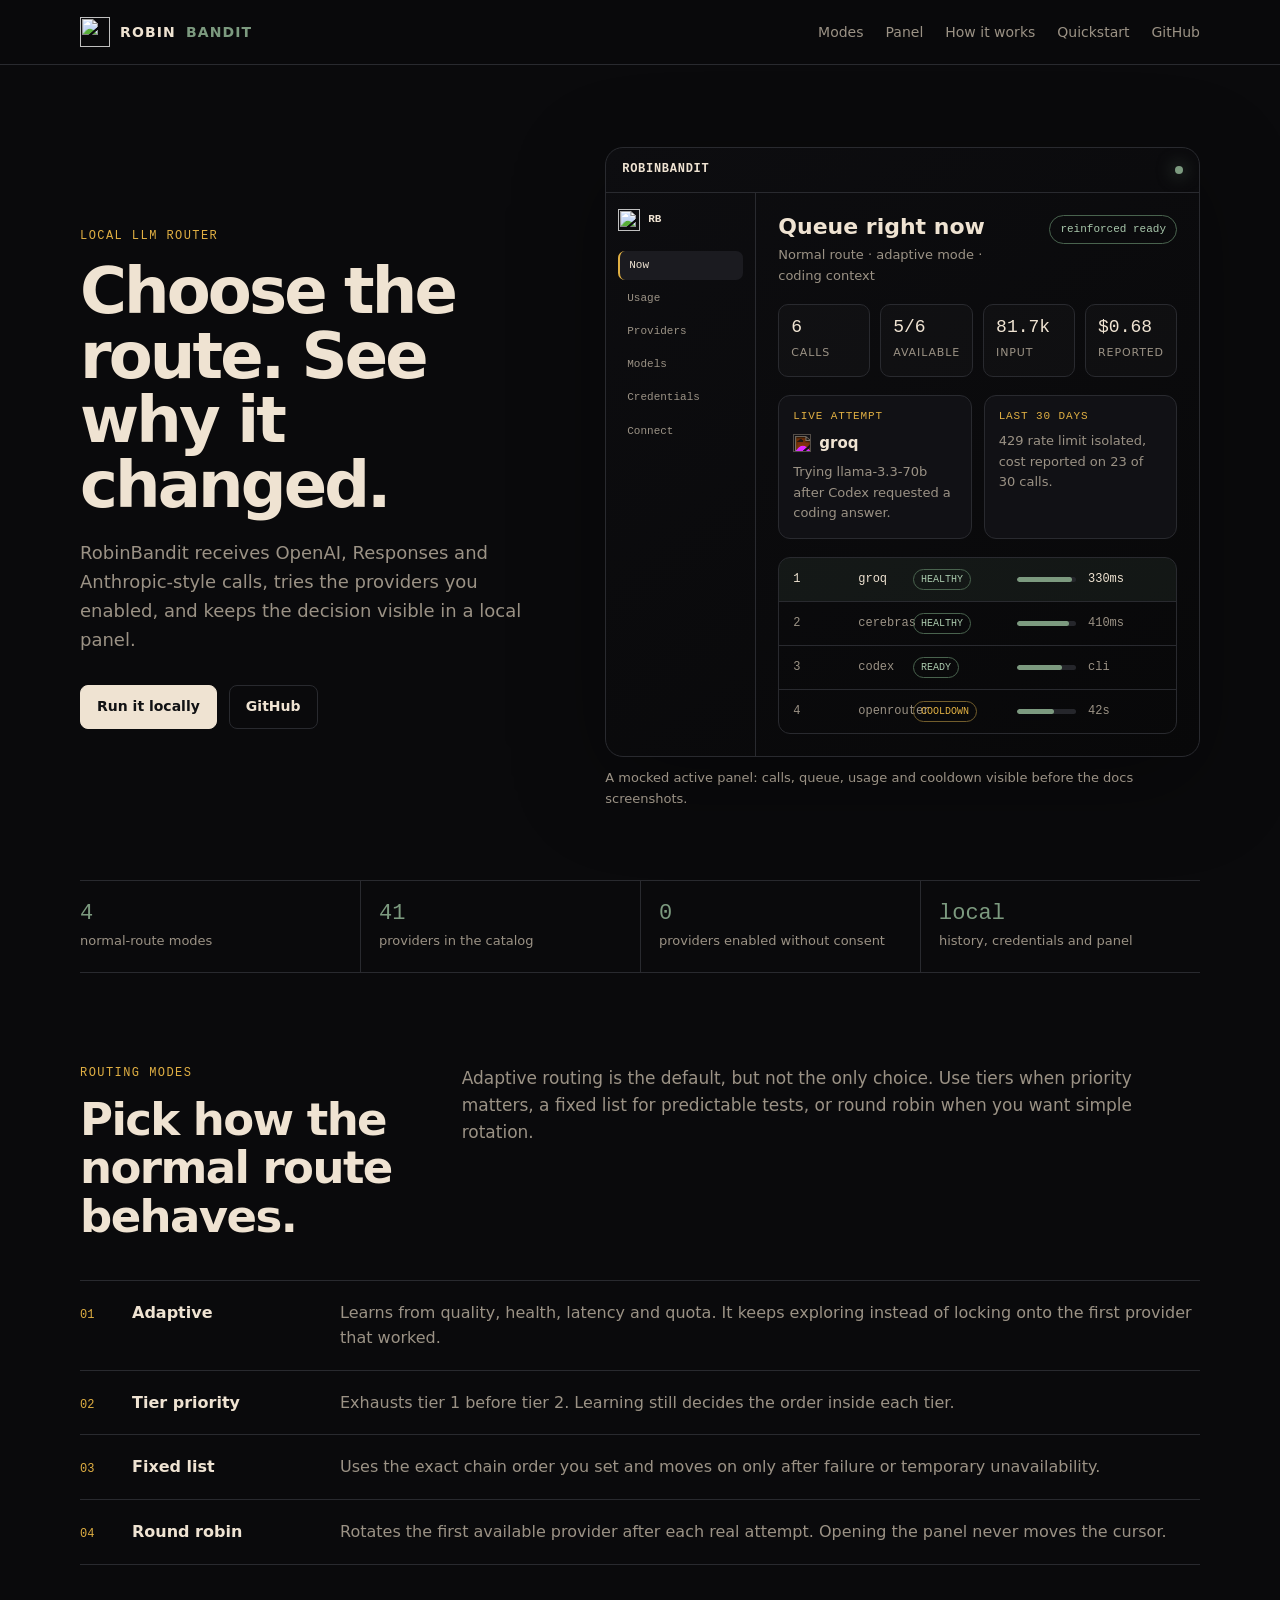
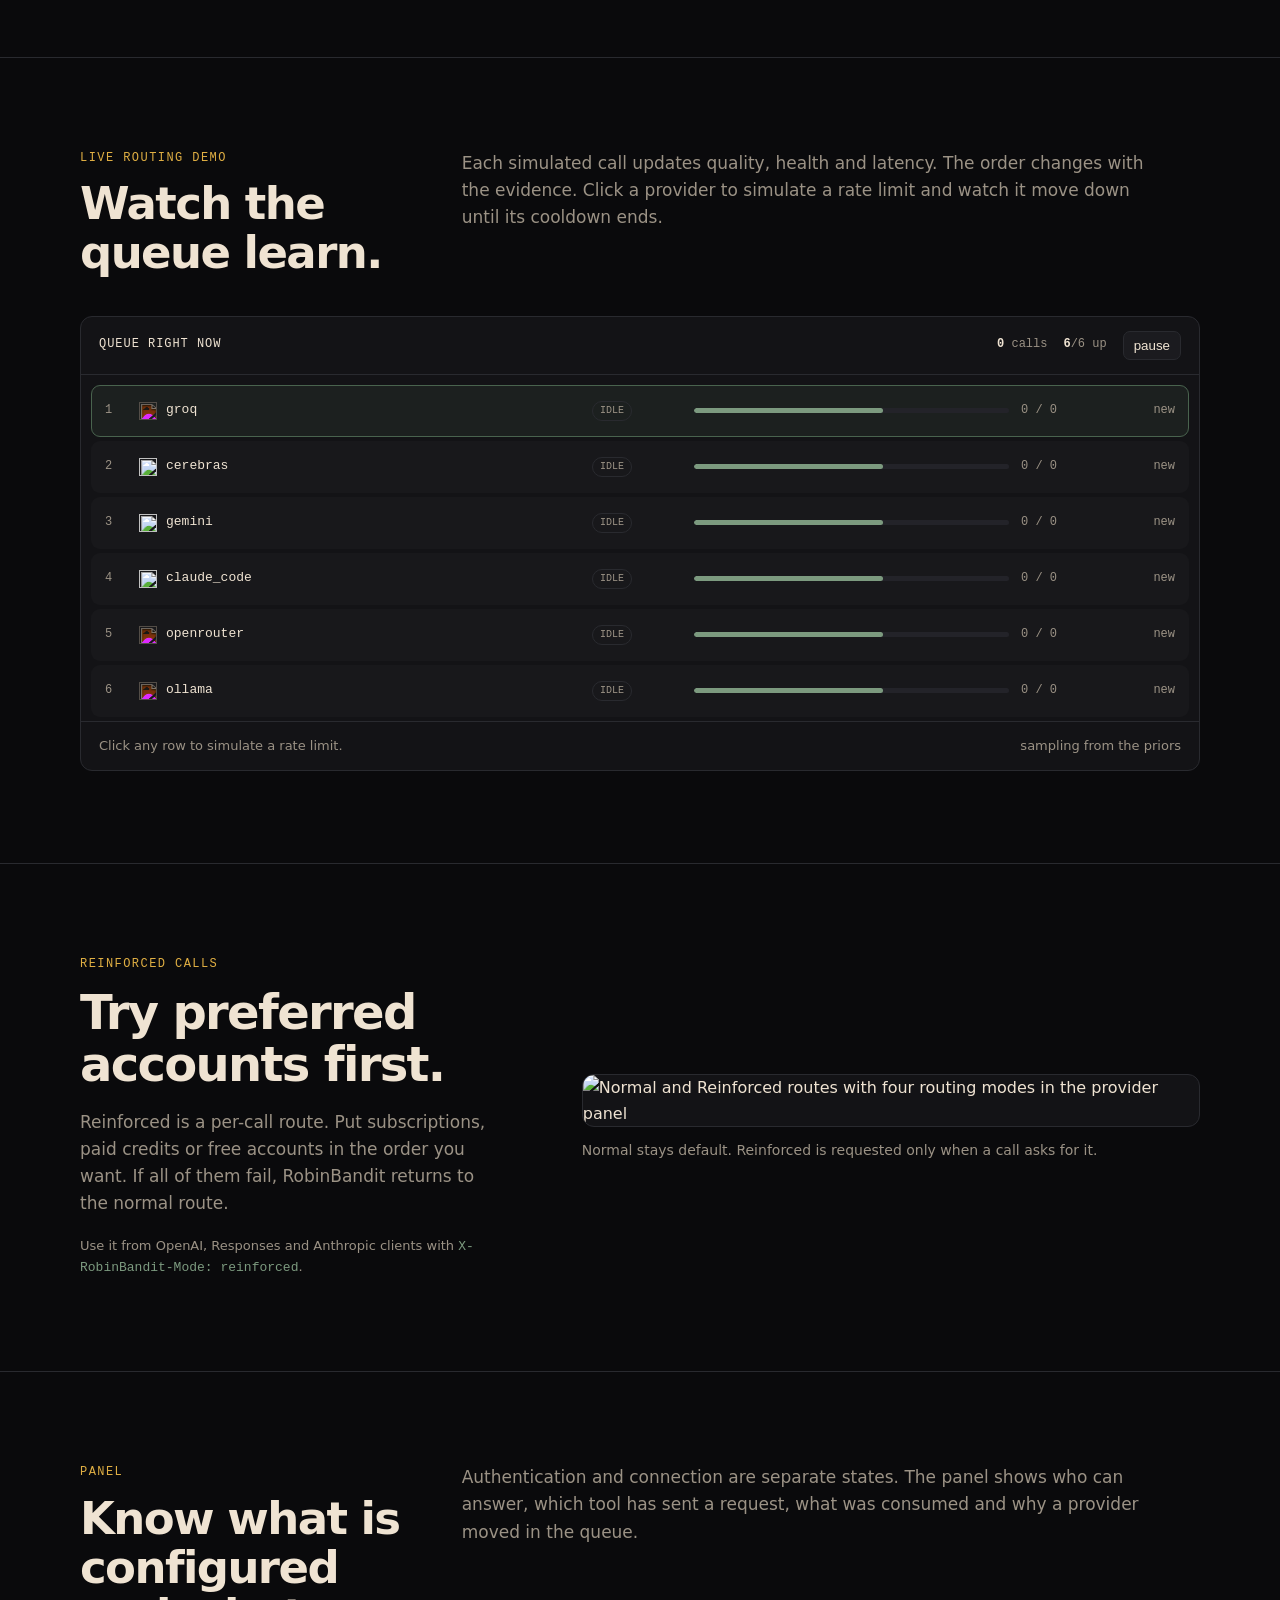
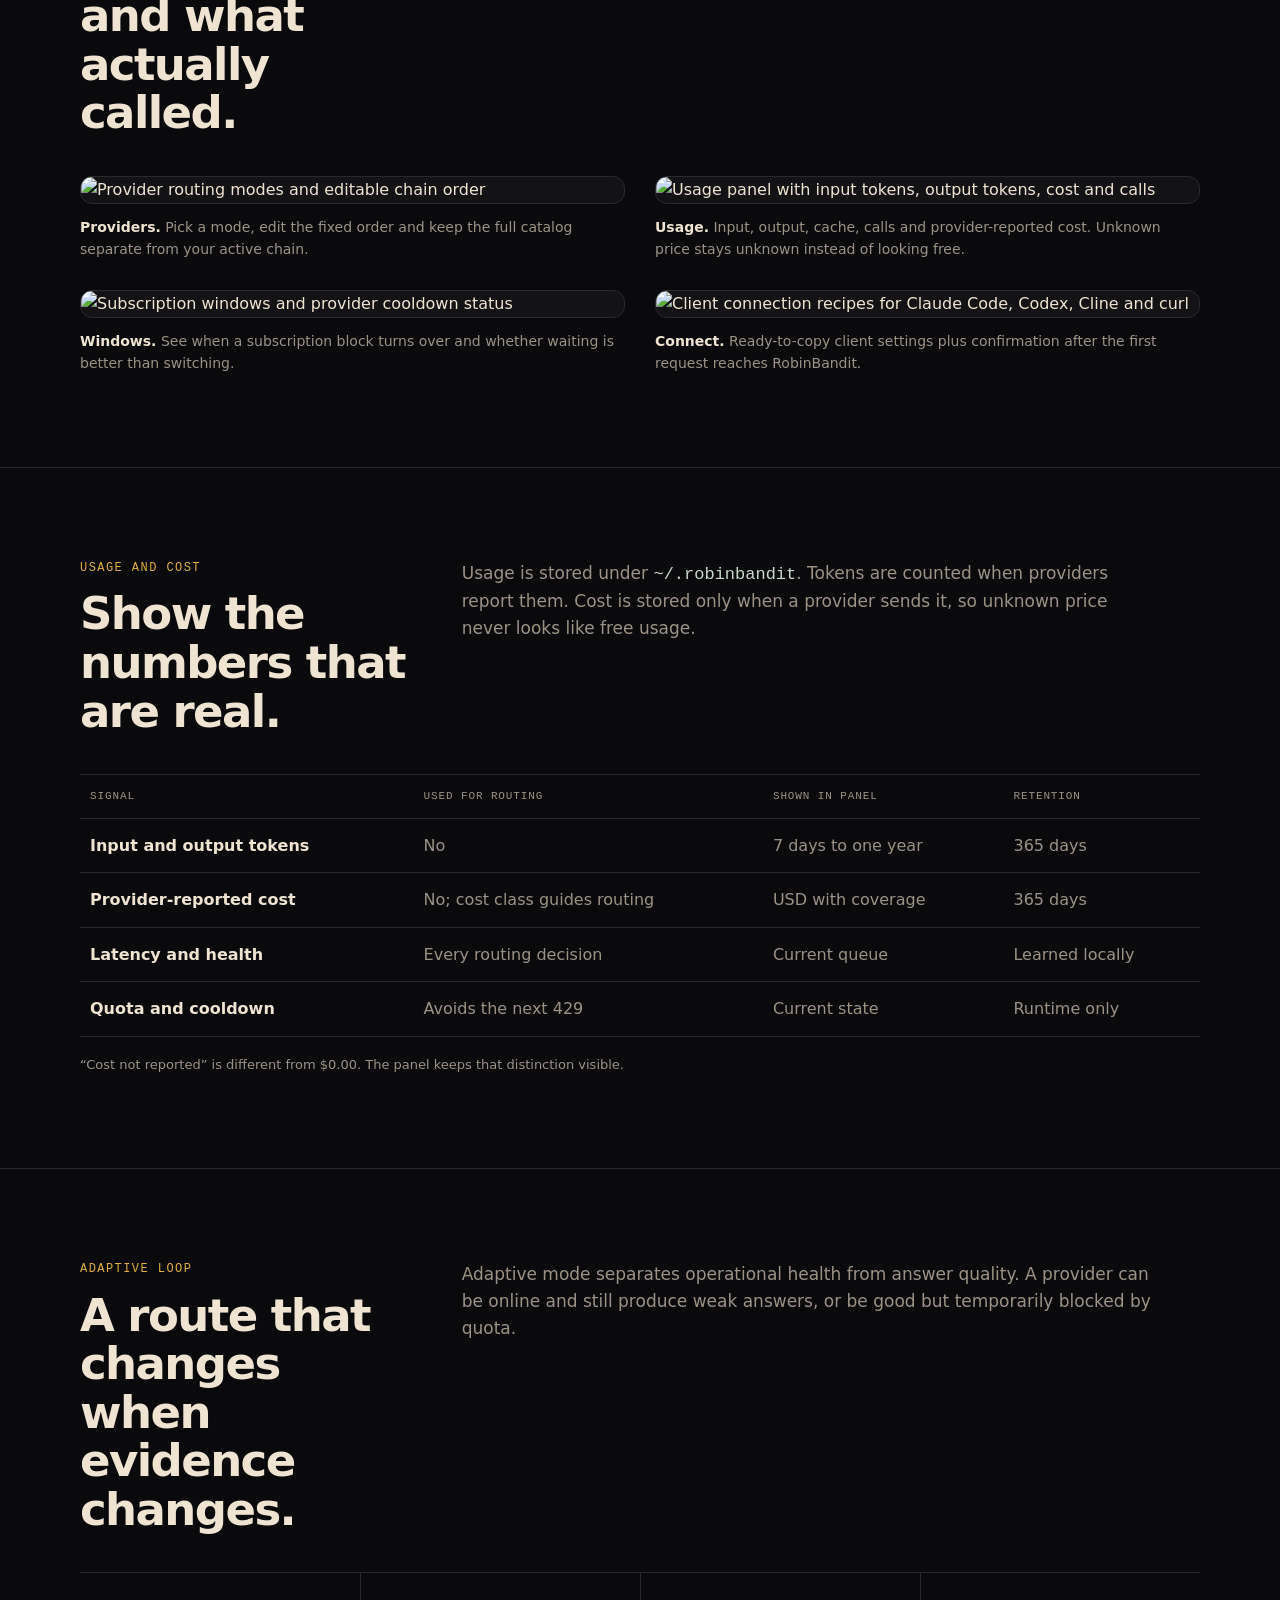
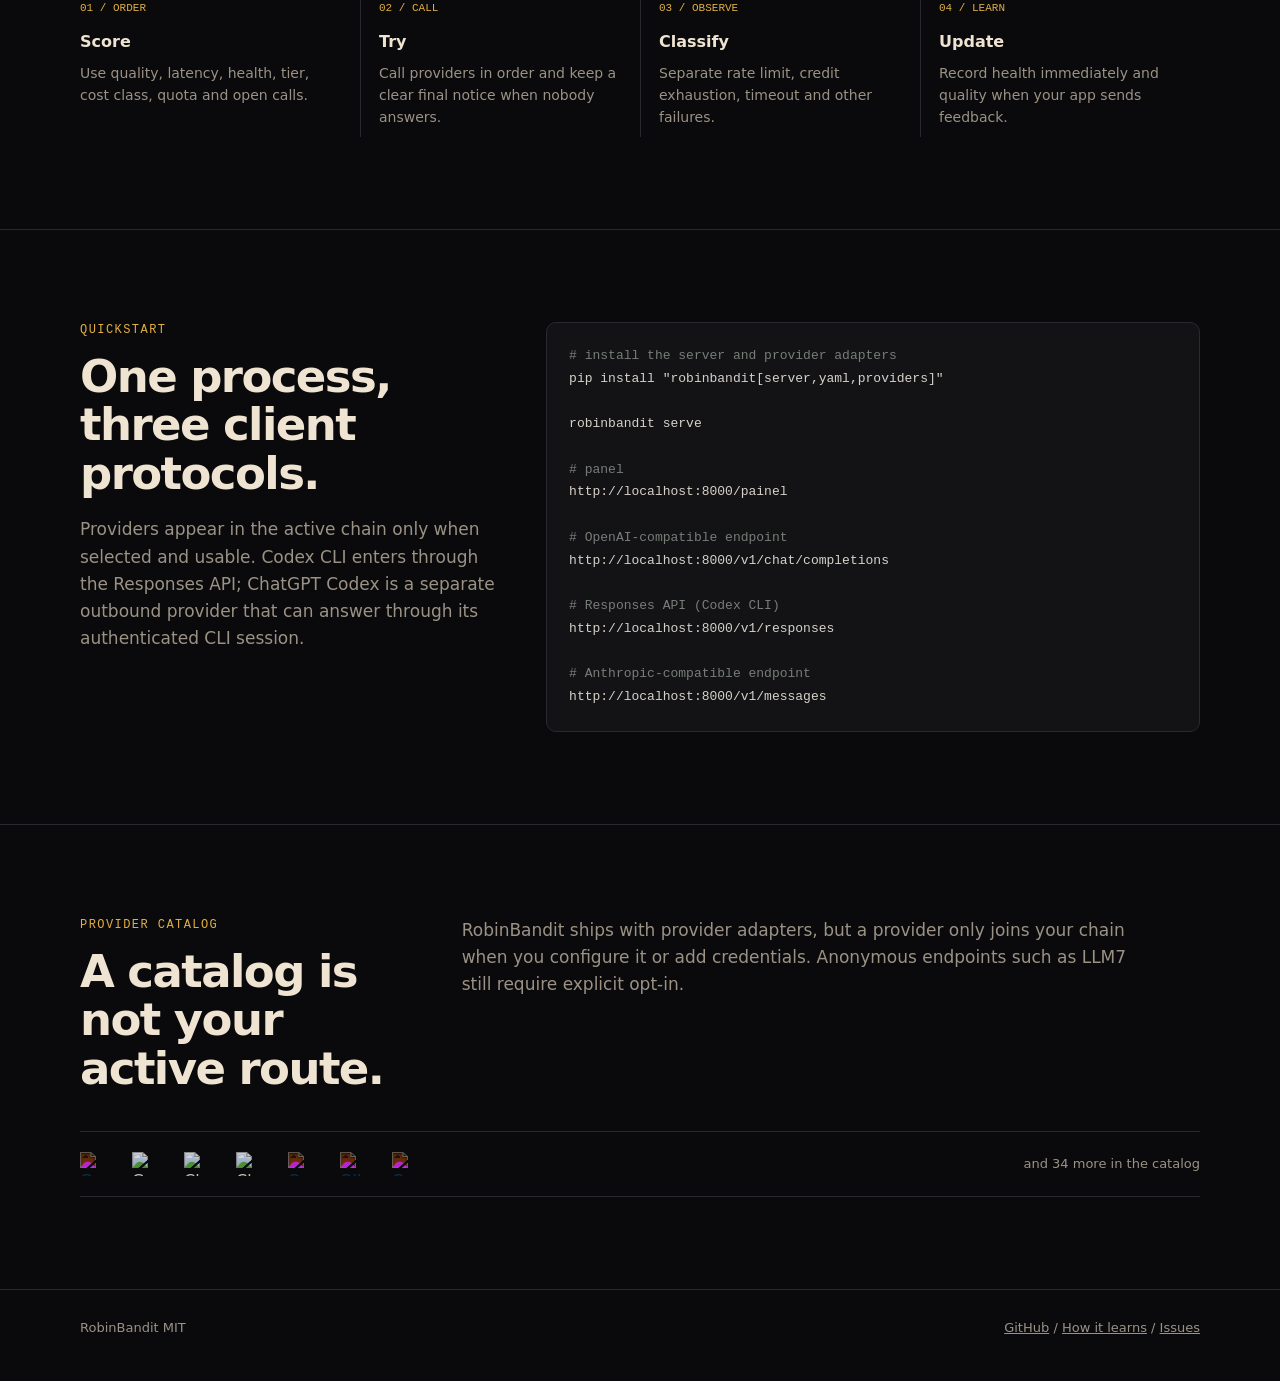
==== commit 108f2fdf: "fix: cache do idioma corrigido" ====
--- a/site/index.html
+++ b/site/index.html
@@ -32,6 +32,42 @@
     .button { display:inline-flex; align-items:center; min-height:44px; padding:0 16px; border:1px solid var(--line); border-radius:8px; text-decoration:none; font-size:14px; font-weight:650; }
     .button.primary { color:#111214; background:var(--text); border-color:var(--text); } .button:hover { border-color:var(--green); }
     .screenshot { border:1px solid var(--line); border-radius:12px; overflow:hidden; background:var(--panel); } .screenshot img { width:100%; }
+    .panel-mock { border:1px solid var(--line); border-radius:18px; overflow:hidden; background:linear-gradient(145deg,#0d0d10,#080809); box-shadow:0 24px 90px rgba(0,0,0,.34); }
+    .mock-top { display:flex; align-items:center; justify-content:space-between; gap:12px; padding:14px 16px; border-bottom:1px solid var(--line); color:var(--muted); font:12px/1.3 var(--mono); }
+    .mock-top b { color:var(--text); letter-spacing:.06em; }
+    .mock-dot { width:8px; height:8px; border-radius:50%; background:var(--green); box-shadow:0 0 18px rgba(124,154,127,.8); }
+    .mock-body { display:grid; grid-template-columns:150px 1fr; min-height:430px; }
+    .mock-nav { padding:16px 12px; border-right:1px solid var(--line); color:var(--muted); font:11px/1.2 var(--mono); }
+    .mock-brand { display:flex; align-items:center; gap:8px; color:var(--text); font-weight:800; margin-bottom:20px; }
+    .mock-brand img { width:22px; height:22px; }
+    .mock-nav span { display:block; padding:8px 9px; border-radius:7px; margin-bottom:4px; }
+    .mock-nav .active { color:var(--text); background:#1b1b20; border-left:2px solid var(--gold); }
+    .mock-main { padding:22px; }
+    .mock-title { display:flex; align-items:start; justify-content:space-between; gap:20px; margin-bottom:18px; }
+    .mock-title h3 { margin:0 0 6px; font-size:22px; line-height:1.1; }
+    .mock-title p { margin:0; color:var(--muted); font-size:13px; }
+    .mock-mode { padding:7px 10px; border:1px solid #49634e; border-radius:99px; color:#a9c8ac; font:11px/1.2 var(--mono); white-space:nowrap; }
+    .mock-cards { display:grid; grid-template-columns:repeat(4,1fr); gap:10px; margin-bottom:18px; }
+    .mock-card { padding:12px; border:1px solid var(--line); border-radius:10px; background:rgba(255,255,255,.018); }
+    .mock-card b { display:block; color:var(--text); font:18px/1.15 var(--mono); }
+    .mock-card span { color:var(--muted); font-size:11px; text-transform:uppercase; letter-spacing:.08em; }
+    .mock-flow { display:grid; grid-template-columns:1fr 1fr; gap:12px; margin-bottom:18px; }
+    .mock-live,.mock-usage { padding:14px; border:1px solid var(--line); border-radius:12px; background:#111115; }
+    .mock-live small,.mock-usage small { display:block; color:var(--gold); font:11px/1.2 var(--mono); text-transform:uppercase; letter-spacing:.08em; margin-bottom:8px; }
+    .mock-live strong { display:flex; align-items:center; gap:8px; font-size:15px; }
+    .mock-live img { width:18px; height:18px; }
+    .mock-live p,.mock-usage p { margin:7px 0 0; color:var(--muted); font-size:13px; }
+    .mock-table { border:1px solid var(--line); border-radius:12px; overflow:hidden; }
+    .mock-row { display:grid; grid-template-columns:28px 1.15fr 92px 1fr 74px; gap:12px; align-items:center; padding:11px 14px; border-bottom:1px solid var(--line); font:12px/1.3 var(--mono); color:var(--muted); }
+    .mock-row:last-child { border-bottom:0; }
+    .mock-row.first { background:rgba(94,122,97,.12); color:var(--text); }
+    .mock-provider { display:flex; align-items:center; gap:8px; min-width:0; }
+    .mock-provider img { width:17px; height:17px; object-fit:contain; }
+    .mock-pill { justify-self:start; padding:3px 7px; border:1px solid var(--line); border-radius:99px; font-size:10px; text-transform:uppercase; }
+    .mock-pill.ok { color:#a9c8ac; border-color:#49634e; }
+    .mock-pill.wait { color:var(--gold); border-color:#725d2c; }
+    .mock-bar { height:5px; border-radius:99px; background:#25262b; overflow:hidden; }
+    .mock-bar i { display:block; height:100%; border-radius:99px; background:var(--green); }
     .caption { margin:11px 0 0; color:var(--muted); font-size:13px; }
     .facts { display:grid; grid-template-columns:repeat(4,1fr); border-block:1px solid var(--line); }
     .fact { padding:20px 18px 20px 0; } .fact + .fact { padding-left:18px; border-left:1px solid var(--line); }
@@ -89,8 +125,8 @@
     .provider-row img[src$="groq.svg"],.provider-row img[src$="openrouter.svg"],.provider-row img[src$="ollama.svg"],.provider-row img[src$="cerebras.svg"] { filter:invert(91%) sepia(9%) saturate(413%) hue-rotate(348deg) brightness(102%); }
     .provider-note { margin-left:auto; color:var(--muted); font-size:13px; }
     footer { padding:28px 0 44px; color:var(--muted); font-size:13px; } footer .wrap { display:flex; justify-content:space-between; gap:20px; } footer a:hover { color:var(--text); }
-    @media (max-width:820px) { .links a:not(:last-child){display:none}.hero,.section-head,.quick,.feature{grid-template-columns:1fr;gap:30px}h1{max-width:15ch}.facts,.loop{grid-template-columns:1fr 1fr}.fact:nth-child(3),.step:nth-child(3){border-left:0}.fact:nth-child(n+3),.step:nth-child(n+3){border-top:1px solid var(--line)}.demo-row{grid-template-columns:18px 1fr 78px 62px}.demo-quality,.demo-why{display:none} }
-    @media (max-width:580px) { .wrap{width:min(calc(100% - 26px),var(--max))}.hero{padding:58px 0 52px}section.block{padding:66px 0}.shots,.facts,.loop{grid-template-columns:1fr}.fact+.fact,.step+.step{padding-left:0;border-left:0;border-top:1px solid var(--line)}.mode{grid-template-columns:28px 1fr;gap:10px}.mode p{grid-column:2}footer .wrap{flex-direction:column} }
+    @media (max-width:820px) { .links a:not(:last-child){display:none}.hero,.section-head,.quick,.feature{grid-template-columns:1fr;gap:30px}h1{max-width:15ch}.facts,.loop{grid-template-columns:1fr 1fr}.fact:nth-child(3),.step:nth-child(3){border-left:0}.fact:nth-child(n+3),.step:nth-child(n+3){border-top:1px solid var(--line)}.demo-row{grid-template-columns:18px 1fr 78px 62px}.demo-quality,.demo-why{display:none}.mock-body{grid-template-columns:1fr}.mock-nav{display:none}.mock-cards{grid-template-columns:1fr 1fr}.mock-flow{grid-template-columns:1fr}.mock-row{grid-template-columns:24px 1fr 78px}.mock-bar,.mock-row .mock-latency{display:none} }
+    @media (max-width:580px) { .wrap{width:min(calc(100% - 26px),var(--max))}.hero{padding:58px 0 52px}section.block{padding:66px 0}.shots,.facts,.loop,.mock-cards{grid-template-columns:1fr}.fact+.fact,.step+.step{padding-left:0;border-left:0;border-top:1px solid var(--line)}.mode{grid-template-columns:28px 1fr;gap:10px}.mode p{grid-column:2}.mock-title{display:block}.mock-mode{display:inline-flex;margin-top:12px}.mock-main{padding:16px}.mock-row{grid-template-columns:22px 1fr}.mock-pill,.mock-row .mock-calls{display:none}footer .wrap{flex-direction:column} }
   </style>
 </head>
 <body>
@@ -103,7 +139,40 @@
     <div class="wrap">
       <section class="hero">
         <div><p class="label">Local LLM router</p><h1>Choose the route. See why it changed.</h1><p class="lead">RobinBandit receives OpenAI, Responses and Anthropic-style calls, tries the providers you enabled, and keeps the decision visible in a local panel.</p><div class="actions"><a class="button primary" href="#start">Run it locally</a><a class="button" href="https://github.com/Ryanleoncoder/RobinBandit">GitHub</a></div></div>
-        <figure><div class="screenshot"><img src="imagens/painel-agora.png" alt="RobinBandit route status, live attempt, recent activity and provider queue"></div><figcaption class="caption">Live state comes from the router itself. The panel does not recompute the decision.</figcaption></figure>
+        <figure>
+          <div class="panel-mock" aria-label="Mocked RobinBandit panel with active route, usage and provider queue">
+            <div class="mock-top"><b>ROBINBANDIT</b><span class="mock-dot"></span></div>
+            <div class="mock-body">
+              <aside class="mock-nav">
+                <div class="mock-brand"><img src="robinbandit_logo1.png" alt="">RB</div>
+                <span class="active">Now</span><span>Usage</span><span>Providers</span><span>Models</span><span>Credentials</span><span>Connect</span>
+              </aside>
+              <div class="mock-main">
+                <div class="mock-title">
+                  <div><h3>Queue right now</h3><p>Normal route · adaptive mode · coding context</p></div>
+                  <span class="mock-mode">reinforced ready</span>
+                </div>
+                <div class="mock-cards">
+                  <div class="mock-card"><b>6</b><span>calls</span></div>
+                  <div class="mock-card"><b>5/6</b><span>available</span></div>
+                  <div class="mock-card"><b>81.7k</b><span>input</span></div>
+                  <div class="mock-card"><b>$0.68</b><span>reported</span></div>
+                </div>
+                <div class="mock-flow">
+                  <div class="mock-live"><small>live attempt</small><strong><img src="logos/groq.svg" alt="">groq</strong><p>Trying llama-3.3-70b after Codex requested a coding answer.</p></div>
+                  <div class="mock-usage"><small>last 30 days</small><p>429 rate limit isolated, cost reported on 23 of 30 calls.</p></div>
+                </div>
+                <div class="mock-table">
+                  <div class="mock-row first"><span>1</span><span class="mock-provider"><img src="logos/groq.svg" alt="">groq</span><span class="mock-pill ok">healthy</span><span class="mock-bar"><i style="width:94%"></i></span><span class="mock-latency">330ms</span></div>
+                  <div class="mock-row"><span>2</span><span class="mock-provider"><img src="logos/cerebras.svg" alt="">cerebras</span><span class="mock-pill ok">healthy</span><span class="mock-bar"><i style="width:88%"></i></span><span class="mock-latency">410ms</span></div>
+                  <div class="mock-row"><span>3</span><span class="mock-provider"><img src="logos/chatgpt_codex.svg" alt="">codex</span><span class="mock-pill ok">ready</span><span class="mock-bar"><i style="width:76%"></i></span><span class="mock-latency">cli</span></div>
+                  <div class="mock-row"><span>4</span><span class="mock-provider"><img src="logos/openrouter.svg" alt="">openrouter</span><span class="mock-pill wait">cooldown</span><span class="mock-bar"><i style="width:62%"></i></span><span class="mock-latency">42s</span></div>
+                </div>
+              </div>
+            </div>
+          </div>
+          <figcaption class="caption">A mocked active panel: calls, queue, usage and cooldown visible before the docs screenshots.</figcaption>
+        </figure>
       </section>
       <div class="facts" aria-label="Project facts"><div class="fact"><b>4</b><span>normal-route modes</span></div><div class="fact"><b>41</b><span>providers in the catalog</span></div><div class="fact"><b>0</b><span>providers enabled without consent</span></div><div class="fact"><b>local</b><span>history, credentials and panel</span></div></div>
     </div>
